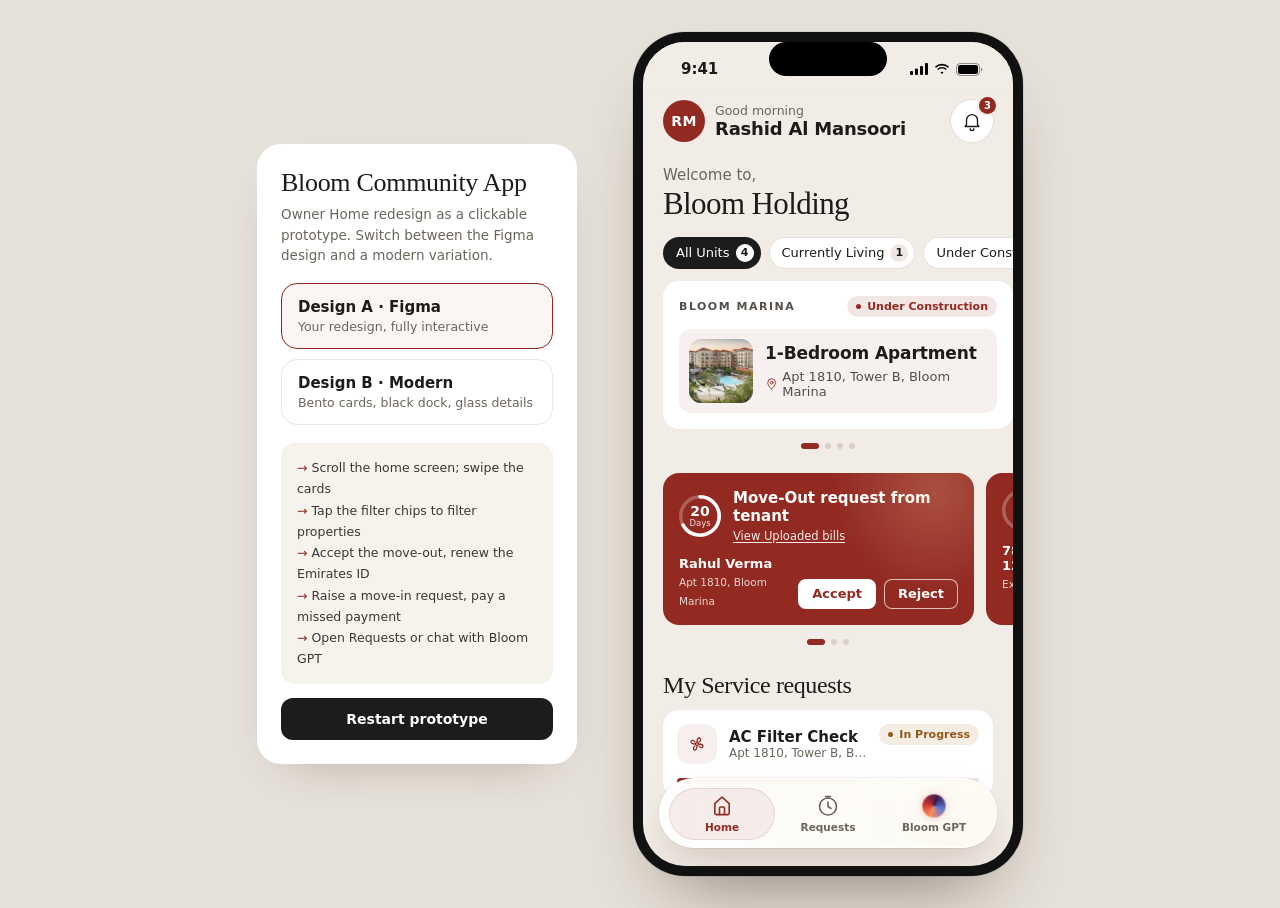
==== community/index.html @ 70d4a87b "Community app: use only Matter and Orpheus Pro fonts Co-Authored-By: Claude Opus 5.5 <noreply@anthro" ====
<!doctype html>
<html lang="en">
<head>
<meta charset="utf-8">
<meta name="viewport" content="width=device-width, initial-scale=1, viewport-fit=cover">
<title>Bloom Community App</title>
<meta name="theme-color" content="#f1ede6">
<style>
/* Brand fonts only: Matter (UI) + Orpheus Pro (display). Files load from /fonts/ if present, else from the device. */
@font-face{font-family:"Matter";font-weight:400;font-style:normal;font-display:swap;src:local("Matter"),local("Matter-Regular"),url("../fonts/Matter-Regular.woff2") format("woff2")}
@font-face{font-family:"Matter";font-weight:500;font-style:normal;font-display:swap;src:local("Matter Medium"),local("Matter-Medium"),url("../fonts/Matter-Medium.woff2") format("woff2")}
@font-face{font-family:"Matter";font-weight:600;font-style:normal;font-display:swap;src:local("Matter SemiBold"),local("Matter-SemiBold"),url("../fonts/Matter-SemiBold.woff2") format("woff2")}
@font-face{font-family:"Matter";font-weight:700;font-style:normal;font-display:swap;src:local("Matter Bold"),local("Matter-Bold"),url("../fonts/Matter-Bold.woff2") format("woff2")}
@font-face{font-family:"Orpheus Pro";font-weight:500;font-style:normal;font-display:swap;src:local("Orpheus Pro Medium"),local("OrpheusPro-Medium"),url("../fonts/OrpheusPro-Medium.woff2") format("woff2")}
@font-face{font-family:"Orpheus Pro";font-weight:400;font-style:italic;font-display:swap;src:local("Orpheus Pro Italic"),local("OrpheusPro-Italic"),url("../fonts/OrpheusPro-Italic.woff2") format("woff2")}
</style>
<style>
:root{
  --red:#922a22;--red-d:#7a2a22;--ink:#1c1c1a;--ink2:#3a3833;--mut:#6b665c;--line:#efe7e3;--line2:#e7dfd8;--sunk:#f6f1ef;
  --bg:#f1ede6;--card:#fff;--amber:#b88740;--amber-d:#8f591c;--green:#2e7d5c;--blue:#4c5ebf;
  --sans:"Matter",system-ui,-apple-system,"Segoe UI",sans-serif;
  --serif:"Orpheus Pro",Georgia,serif;
  --spring:cubic-bezier(.22,1.2,.36,1);--ease:cubic-bezier(.2,.8,.2,1);
}
*{box-sizing:border-box;-webkit-tap-highlight-color:transparent}
html,body{margin:0;height:100%}
body{background:#e7e2d9;font-family:var(--sans);color:var(--ink);-webkit-font-smoothing:antialiased}
button{font:inherit;color:inherit;border:0;background:none;padding:0;margin:0;cursor:pointer;text-align:inherit}
img{display:block}
/* ---------- stage (desktop) ---------- */
.stage{min-height:100%;display:grid;grid-template-columns:minmax(260px,320px) auto;gap:56px;justify-content:center;align-items:center;padding:32px}
.panel{background:#fff;border-radius:24px;padding:24px;box-shadow:0 20px 50px -30px rgba(40,20,10,.35);align-self:center}
.panel h1{font:500 26px/1.15 var(--serif);margin:0 0 6px;letter-spacing:-.3px}
.panel p{margin:0 0 18px;color:var(--mut);font-size:13.5px;line-height:1.5}
.seg{display:grid;gap:10px;margin-bottom:18px}
.seg button{display:grid;gap:3px;padding:14px 16px;border-radius:16px;border:1.5px solid #ece6df;transition:border-color .25s,background .25s,transform .2s}
.seg button b{font-size:15px;font-weight:600}
.seg button small{font-size:12.5px;color:var(--mut)}
.seg button.on{border-color:var(--red);background:#fbf5f3}
.seg button:active{transform:scale(.98)}
.tips{margin:0;padding:14px 16px;border-radius:14px;background:#f6f2ec;font-size:12.5px;color:var(--ink2);line-height:1.7;list-style:none}
.tips li::before{content:"→ ";color:var(--red)}
.restart{margin-top:14px;width:100%;padding:13px;border-radius:12px;background:var(--ink);color:#fff;font-weight:600;text-align:center;font-size:14px}
.device{position:relative;width:390px;height:844px;border-radius:52px;background:#111;padding:10px;box-shadow:0 40px 80px -40px rgba(30,15,5,.55),0 0 0 1px rgba(0,0,0,.08)}
.device .app{border-radius:42px}
.app{position:relative;width:100%;height:100%;overflow:hidden;overflow:clip;background:var(--bg);isolation:isolate}
.island{position:absolute;top:10px;left:50%;transform:translateX(-50%);width:118px;height:34px;border-radius:20px;background:#000;z-index:60}
@media (max-width:820px){
  .stage{display:block;padding:0}
  .panel{display:none}
  .device{width:100%;height:100dvh;border-radius:0;padding:0;box-shadow:none;background:none}
  .device .app{border-radius:0}
  .island,.sbar{display:none!important}
  .mswitch{display:flex!important}
}
/* ---------- app shell ---------- */
.view{position:absolute;inset:0;overflow-y:auto;overflow-x:hidden;scrollbar-width:none;overscroll-behavior:contain;opacity:0;pointer-events:none;transition:opacity .35s var(--ease),transform .45s var(--ease);transform:translateY(12px)}
.view::-webkit-scrollbar{display:none}
.view.on{opacity:1;pointer-events:auto;transform:none}
.pad{padding:58px 20px 130px}
@media (max-width:820px){.pad{padding-top:calc(env(safe-area-inset-top,0px) + 14px)}}
.sbar{position:absolute;top:0;left:0;right:0;height:50px;z-index:50;display:flex;align-items:center;justify-content:space-between;padding:4px 30px 0 38px;font-weight:600;font-size:15px;pointer-events:none;background:linear-gradient(var(--bg) 62%,rgba(0,0,0,0))}
.sbar svg{display:block}
.mini{position:absolute;top:0;left:0;right:0;z-index:40;padding:48px 20px 10px;display:flex;align-items:center;gap:10px;background:rgba(241,237,230,.82);-webkit-backdrop-filter:blur(16px) saturate(1.4);backdrop-filter:blur(16px) saturate(1.4);border-bottom:1px solid rgba(0,0,0,.05);transform:translateY(-100%);transition:transform .35s var(--ease)}
.mini.on{transform:none}
.mini b{font-size:15px;font-weight:600;flex:1}
@media (max-width:820px){.mini{padding-top:calc(env(safe-area-inset-top,0px) + 10px)}}
.mswitch{display:none;gap:4px;padding:4px;border-radius:999px;background:rgba(0,0,0,.06);margin:0 0 14px;width:max-content}
.mswitch button{padding:6px 12px;border-radius:999px;font-size:12px;font-weight:600;color:var(--mut);transition:background .25s,color .25s}
.mswitch button.on{background:#fff;color:var(--ink);box-shadow:0 2px 6px -2px rgba(0,0,0,.2)}
/* reveal */
[data-r]{opacity:0;transform:translateY(18px);transition:opacity .6s var(--ease),transform .7s var(--ease)}
[data-r].in{opacity:1;transform:none}
.press{transition:transform .18s var(--ease)}
.press:active{transform:scale(.97)}
/* tab bar (A) */
.tabs{position:absolute;left:16px;right:16px;bottom:18px;z-index:45;height:70px;border-radius:35px;display:grid;grid-template-columns:repeat(3,1fr);padding:9px;background:linear-gradient(90deg,rgba(255,255,255,.94),rgba(252,250,242,.92));border:1px solid rgba(255,255,255,.9);box-shadow:0 18px 40px -10px rgba(92,26,20,.22),0 0 0 1px rgba(28,28,26,.05);-webkit-backdrop-filter:blur(14px);backdrop-filter:blur(14px);transition:transform .4s var(--ease)}
.tabs.hide{transform:translateY(120px)}
.tabs .ind{position:absolute;top:9px;left:9px;height:52px;border-radius:26px;background:rgba(146,42,34,.08);box-shadow:inset 0 0 0 1px rgba(146,42,34,.12);transition:transform .45s var(--spring);width:calc((100% - 18px)/3)}
.tabs button{position:relative;display:grid;place-items:center;align-content:center;gap:3px;font-size:10.5px;font-weight:600;color:var(--mut);z-index:1}
.tabs button.on{color:var(--red)}
.orb{width:24px;height:24px;border-radius:50%;background:conic-gradient(from 200deg,#ff8a5c,#c4302b,#3b1a4a,#5d7bd6,#ff8a5c);box-shadow:inset 0 0 0 1px rgba(255,255,255,.4),0 0 10px -2px rgba(224,97,79,.6);animation:orb 6s linear infinite}
@keyframes orb{to{filter:hue-rotate(360deg)}}
/* sheet + toast */
.scrim{position:absolute;inset:0;z-index:70;background:rgba(20,14,12,.38);opacity:0;pointer-events:none;transition:opacity .3s}
.scrim.on{opacity:1;pointer-events:auto}
.sheet{position:absolute;left:0;right:0;bottom:0;z-index:71;max-height:86%;overflow-y:auto;scrollbar-width:none;background:#fff;border-radius:28px 28px 0 0;padding:10px 20px 28px;transform:translateY(105%);transition:transform .5s var(--spring)}
.sheet.on{transform:none}
.sheet .grab{width:40px;height:5px;border-radius:3px;background:#e3dcd5;margin:0 auto 14px}
.sheet h3{margin:0 0 4px;font:500 24px/1.15 var(--serif);letter-spacing:-.3px}
.sheet .sub{margin:0 0 16px;color:var(--mut);font-size:13px}
.toast{position:absolute;left:16px;right:16px;top:54px;z-index:80;opacity:0;padding:12px 14px;border-radius:16px;background:#1c1c1a;color:#fff;font-size:13.5px;font-weight:500;display:flex;align-items:center;gap:10px;transform:translateY(-30px) scale(.96);transition:transform .5s var(--spring),opacity .3s;box-shadow:0 14px 30px -12px rgba(0,0,0,.45)}
.toast.on{transform:none;opacity:1}
.toast i{width:22px;height:22px;border-radius:50%;background:#2e7d5c;display:grid;place-items:center;flex:none}
@media (max-width:820px){.toast{top:calc(env(safe-area-inset-top,0px) + 10px)}}

/* ================= DESIGN A (Figma) ================= */
[data-v="a"] .app{background:var(--bg)}
.a-top{display:flex;align-items:center;justify-content:space-between;margin-bottom:24px}
.a-who{display:flex;align-items:center;gap:10px}
.av{width:42px;height:42px;border-radius:50%;background:var(--red);color:#fff;display:grid;place-items:center;font-size:14px;font-weight:600;letter-spacing:.3px;flex:none}
.a-who small{display:block;font-size:12.5px;color:var(--mut)}
.a-who b{display:block;font-size:18px;font-weight:600;letter-spacing:-.2px}
.bell{position:relative;width:42px;height:42px;border-radius:50%;background:#fff;display:grid;place-items:center;box-shadow:0 0 0 1px rgba(28,28,26,.06)}
.bell em{position:absolute;top:-3px;right:-3px;min-width:17px;height:17px;border-radius:9px;background:var(--red);color:#fff;font:700 10px/17px var(--sans);font-style:normal;text-align:center;box-shadow:0 0 0 2px var(--bg)}
.bell.ring svg{animation:ring 1.2s var(--ease) 1}
@keyframes ring{0%,100%{transform:rotate(0)}15%{transform:rotate(14deg)}30%{transform:rotate(-12deg)}45%{transform:rotate(8deg)}60%{transform:rotate(-5deg)}}
.a-wel small{display:block;font-size:15px;color:var(--mut);margin-bottom:4px}
.a-wel h1{margin:0;font:500 31px/1.05 var(--serif);letter-spacing:-.6px}
.chips{display:flex;gap:8px;overflow-x:auto;scrollbar-width:none;margin:16px -20px 10px;padding:0 20px}
.chips::-webkit-scrollbar{display:none}
.chip{flex:none;display:flex;align-items:center;gap:6px;height:32px;padding:0 7px 0 13px;border-radius:16px;background:#fff;box-shadow:inset 0 0 0 1px var(--line2);font-size:13px;font-weight:500;transition:background .3s,color .3s,box-shadow .3s}
.chip i{font-style:normal;min-width:18px;height:18px;border-radius:9px;background:#efe7e3;font-size:11px;font-weight:600;display:grid;place-items:center;padding:0 5px;transition:background .3s,color .3s}
.chip.on{background:var(--ink);color:#fff;box-shadow:none}
.chip.on i{background:#fff;color:var(--ink)}
.car{display:flex;gap:12px;overflow-x:auto;scroll-snap-type:x mandatory;scrollbar-width:none;margin:0 -20px;padding:2px 20px 4px;scroll-padding:0 20px}
.car::-webkit-scrollbar{display:none}
.car>*{scroll-snap-align:start;flex:none}
.dots{display:flex;justify-content:center;gap:6px;margin:10px 0 0;height:6px}
.dots i{width:6px;height:6px;border-radius:3px;background:#d8d0c5;transition:width .35s var(--spring),background .3s}
.dots i.on{width:18px;background:var(--red)}
.pc{width:350px;background:#fff;border-radius:16px;padding:15px 16px 16px;box-shadow:0 1px 0 rgba(0,0,0,.02)}
.pc-h{display:flex;align-items:center;justify-content:space-between;margin-bottom:12px}
.pc-h span{font-size:11px;font-weight:600;letter-spacing:1.5px;color:#544f4a}
.st{font-style:normal;white-space:nowrap;flex:none;display:inline-flex;align-items:center;gap:6px;height:21px;padding:0 9px;border-radius:11px;font-size:11px;font-weight:600}
.st::before{content:"";width:5px;height:5px;border-radius:50%;background:currentColor}
.st.uc{background:rgba(146,42,34,.11);color:var(--red)} .st.lv{background:rgba(46,125,92,.12);color:var(--green)} .st.rt{background:rgba(76,94,191,.11);color:var(--blue)} .st.vc{background:rgba(28,28,26,.07);color:#544f4a} .st.ip{background:rgba(184,135,64,.15);color:var(--amber-d)}
.pc-t{display:flex;gap:12px;align-items:center;padding:10px;border-radius:12px;background:var(--sunk)}
.pc-t img{width:64px;height:64px;border-radius:12px;object-fit:cover;flex:none}
.pc-t b{display:block;font-size:17px;font-weight:600;margin-bottom:6px;letter-spacing:-.1px}
.pc-t small{display:flex;align-items:center;gap:4px;font-size:13px;color:#544f4a}
.att{width:311px;border-radius:16px;background:var(--red);color:#fff;padding:16px;position:relative;overflow:hidden;transition:background .4s}
.att::after{content:"";position:absolute;right:-60px;top:-80px;width:200px;height:200px;border-radius:50%;background:radial-gradient(closest-side,rgba(255,214,170,.22),transparent);pointer-events:none}
.att-h{display:flex;gap:12px;align-items:center;margin-bottom:12px}
.ring{position:relative;width:42px;height:42px;flex:none}
.ring svg{position:absolute;inset:0}
.ring b{position:absolute;inset:0;display:grid;place-items:center;align-content:center;font-size:14px;font-weight:700;line-height:1}
.ring b small{font-size:8.5px;font-weight:500;opacity:.85;margin-top:1px}
.att-h strong{display:block;font-size:15px;font-weight:600;line-height:18px}
.att-h u{font-size:11.5px;opacity:.9;text-underline-offset:2px}
.att-f{display:flex;align-items:flex-end;justify-content:space-between;gap:10px;min-height:30px}
.att-f b{display:block;font-size:13px;font-weight:600}
.att-f small{font-size:10.5px;opacity:.8}
.att-b{display:flex;gap:8px}
.att-b button{height:30px;padding:0 14px;border-radius:8px;font-size:13px;font-weight:600}
.att-b .w{background:#fff;color:var(--red)}
.att-b .o{box-shadow:inset 0 0 0 1px rgba(255,255,255,.7)}
.att.done{background:#2e6b52}
.att .ok{display:flex;align-items:center;gap:8px;font-size:13px;font-weight:600}
.sec{margin-top:28px}
.sec-h{display:flex;align-items:center;justify-content:space-between;margin-bottom:12px}
.sec-h h2{margin:0;font:500 24px/1.05 var(--serif);letter-spacing:-.4px}
.lnk{display:flex;align-items:center;gap:4px;font-size:13px;font-weight:600;color:var(--red)}
.card{background:#fff;border-radius:16px;padding:14px;box-shadow:0 0 0 1px rgba(239,231,227,.7)}
.sr{display:flex;gap:12px;align-items:center}
.ci{width:40px;height:40px;border-radius:12px;background:rgba(146,42,34,.07);display:grid;place-items:center;flex:none}
.sr .x{flex:1;min-width:0}
.sr b{display:block;font-size:15px;font-weight:600}
.sr small{display:block;font-size:12px;color:var(--mut);white-space:nowrap;overflow:hidden;text-overflow:ellipsis}
.bar{height:6px;border-radius:3px;background:var(--line);overflow:hidden;margin-top:14px}
.bar i{display:block;height:100%;width:0;border-radius:3px;background:linear-gradient(90deg,var(--red),var(--amber));transition:width 1.4s var(--ease) .2s}
.in .bar i,.bar.in i{width:var(--w)}
.mv{background:#fff;border-radius:16px;overflow:hidden;box-shadow:0 0 0 1px rgba(239,231,227,.7)}
.mv .ph{height:143px;overflow:hidden}
.mv .ph img{width:100%;height:100%;object-fit:cover;transform:scale(1.12);transition:transform 1.6s var(--ease)}
.in .mv .ph img,.mv.in .ph img{transform:scale(1)}
.mv .bd{padding:12px 16px 16px}
.mv b{display:block;font-size:15.5px;font-weight:600;margin-bottom:4px}
.mv small{display:block;font-size:12px;color:var(--mut)}
.btn{display:flex;align-items:center;justify-content:center;gap:8px;width:100%;height:46px;border-radius:12px;background:var(--ink);color:#fff;font-size:14.5px;font-weight:600;margin-top:14px;transition:transform .18s var(--ease),background .3s}
.btn:active{transform:scale(.98)}
.btn.out{background:#fff;color:var(--ink);box-shadow:inset 0 0 0 1px var(--line2)}
.btn.red{background:var(--red)}
.btn.green{background:var(--green)}
.hlp{display:flex;align-items:center;gap:12px;padding:13px 15px}
.hlp .x{flex:1}
.hlp b{display:block;font-size:15px;font-weight:600}
.hlp small{font-size:12.5px;color:var(--mut)}
.qa{display:grid;grid-template-columns:1fr 1fr;gap:8px}
.qa button{display:flex;align-items:center;gap:10px;padding:12px;border-radius:12px;background:#fff;box-shadow:0 0 0 1px var(--line);min-width:0}
.qa .ci{width:36px;height:36px;border-radius:10px}
.qa b{display:block;font-size:13.5px;font-weight:600}
.qa small{display:block;font-size:11.5px;color:var(--mut);white-space:nowrap;overflow:hidden;text-overflow:ellipsis}
.sum{display:grid;grid-template-columns:1fr 1px 1fr;align-items:center;padding:16px;text-align:center}
.sum>i{height:40px;background:var(--line)}
.sum b{display:flex;justify-content:center;align-items:center;gap:4px;font-size:16px;font-weight:600}
.sum small{font-size:12px;color:var(--mut)}
.sub-h{display:flex;align-items:center;gap:8px;margin:22px 0 10px;font:500 17px/1 var(--serif);letter-spacing:-.2px}
.rows{padding:2px 16px}
.row{width:100%;text-align:left;display:flex;align-items:center;gap:12px;padding:14px 0;border-bottom:1px solid var(--line);overflow:hidden;transition:max-height .5s var(--ease),opacity .4s,padding .5s var(--ease);max-height:90px}
.row:last-child{border-bottom:0}
.row>i{width:4px;height:30px;border-radius:2px;flex:none}
.row .x{flex:1}
.row b{display:block;font-size:15px;font-weight:600}
.row small{font-size:12px;color:var(--mut)}
.row .amt{display:flex;align-items:center;gap:4px;font-size:15px;font-weight:600}
.row.paid{opacity:.0;max-height:0;padding:0}
.dh{display:inline-block;width:.78em;height:.7em;flex:none}
.pu{width:290px;padding:16px}
.pu-h{display:flex;justify-content:space-between;align-items:flex-start}
.pu-h b{display:block;font-size:15px;font-weight:600}
.pu-h small{font-size:12px;color:var(--mut)}
.pu-s{display:flex;align-items:center;gap:6px;margin-top:12px;font-size:12px;font-weight:500}
.spin{width:16px;height:16px;border-radius:50%;border:2px solid #f0e3cf;border-top-color:var(--amber);animation:spin 1s linear infinite}
@keyframes spin{to{transform:rotate(360deg)}}
.tn-h{display:flex;align-items:center;gap:12px}
.tn-h .av{background:#f2ede8;color:#544f4a;width:40px;height:40px;font-size:13px}
.tn-h .x{flex:1}
.tn-h b{display:block;font-size:15px;font-weight:600}
.tn-h small{font-size:12px;color:var(--mut);white-space:nowrap}.tn-h .x{min-width:0}
.tn-g{display:grid;grid-template-columns:1fr 1fr;gap:12px;margin-top:14px}
.tn-g div{padding:11px;border-radius:12px;box-shadow:inset 0 0 0 1px var(--line);background:#fcfbf9}
.tn-g small{display:block;font-size:10.5px;letter-spacing:.6px;color:var(--mut);margin-bottom:4px}
.tn-g b{font-size:15px;font-weight:600}
.nc{position:relative;width:272px;height:242px;border-radius:16px;overflow:hidden;background:#2a211e;box-shadow:0 14px 28px -18px rgba(60,20,14,.55);text-align:left}
.nc img{position:absolute;inset:0;width:100%;height:100%;object-fit:cover;transition:transform .6s var(--ease)}
.nc:active img{transform:scale(1.05)}
.nc::before{content:"";position:absolute;inset:0;z-index:1;background:linear-gradient(180deg,rgba(20,12,10,0) 30%,rgba(20,12,10,.35) 55%,rgba(20,12,10,.86))}
.nc .tg{position:absolute;left:12px;top:12px;z-index:2;padding:5px 10px;border-radius:999px;font-size:11px;font-weight:600;color:#fff;background:rgba(255,255,255,.16);box-shadow:inset 0 0 0 1px rgba(255,255,255,.32);-webkit-backdrop-filter:blur(12px);backdrop-filter:blur(12px)}
.nc .tx{position:absolute;left:16px;right:60px;bottom:16px;z-index:2;color:#fff}
.nc .tx b{display:block;font-size:16px;font-weight:600;line-height:21px;margin-bottom:4px}
.nc .tx small{display:-webkit-box;-webkit-line-clamp:2;-webkit-box-orient:vertical;overflow:hidden;font-size:12px;line-height:16px;color:rgba(255,255,255,.78)}
.nc .go{position:absolute;right:14px;bottom:16px;z-index:2;width:34px;height:34px;border-radius:50%;background:#fff;display:grid;place-items:center;box-shadow:0 4px 12px -4px rgba(0,0,0,.35)}

/* ================= DESIGN B (modern) ================= */
[data-v="b"]{--bg:#efefef;--ink:#0f0f0f;--mut:#7c7c7c;--line:#ececec}
[data-v="b"] body,[data-v="b"] .app{font-family:var(--sans)}
[data-v="b"] .app{background:var(--bg);color:var(--ink)}
[data-v="b"] .mini{background:rgba(239,239,239,.82)}
.b-top{display:flex;align-items:center;justify-content:space-between;margin-bottom:22px}
.logo{display:flex;align-items:center;gap:8px;font-weight:700;font-size:17px;letter-spacing:-.4px}
.logo i{width:38px;height:38px;border-radius:12px;background:var(--ink);display:grid;place-items:center}
.b-act{display:flex;gap:8px}
.circ{width:46px;height:46px;border-radius:50%;background:#fff;display:grid;place-items:center;position:relative;box-shadow:0 0 0 1px rgba(0,0,0,.04)}
.circ.av2{background:var(--ink);color:#fff;font-size:14px;font-weight:700}
.circ em{position:absolute;top:10px;right:11px;width:8px;height:8px;border-radius:50%;background:#e5483b;box-shadow:0 0 0 2px #fff}
.b-h1{margin:0 0 18px;font:500 34px/1.08 var(--serif);letter-spacing:-.6px}
.b-h1 span{color:#9a9a9a;font-style:italic;font-weight:400}
.srch{display:flex;align-items:center;gap:10px;height:54px;border-radius:27px;background:#fff;padding:0 8px 0 20px;color:var(--mut);font-size:14.5px}
.srch span{flex:1}
.srch i{width:40px;height:40px;border-radius:50%;background:var(--ink);display:grid;place-items:center}
.pills{display:flex;gap:8px;overflow-x:auto;scrollbar-width:none;margin:16px -20px 16px;padding:0 20px}
.pills::-webkit-scrollbar{display:none}
.pill{flex:none;height:46px;padding:0 20px;border-radius:23px;background:#fff;font-size:14px;font-weight:500;display:flex;align-items:center;gap:8px;transition:background .35s var(--ease),color .35s}
.pill i{font-style:normal;font-size:12px;color:#9a9a9a;transition:color .35s}
.pill.on{background:var(--ink);color:#fff}
.pill.on i{color:#9a9a9a}
.bp{width:350px;background:#fff;border-radius:30px;padding:10px}
.bp-h{display:flex;align-items:center;gap:12px;padding:6px 6px 12px}
.bp-h .ic{width:46px;height:46px;border-radius:50%;background:#f1f1f1;display:grid;place-items:center;flex:none}
.bp-h b{display:block;font-size:17px;font-weight:700;letter-spacing:-.3px}
.bp-h small{font-size:12.5px;color:var(--mut)}
.bp-ph{position:relative;height:226px;border-radius:24px;overflow:hidden}
.bp-ph img{width:100%;height:100%;object-fit:cover}
.glass{position:absolute;right:10px;bottom:10px;width:132px;padding:8px;border-radius:18px;background:rgba(255,255,255,.22);-webkit-backdrop-filter:blur(14px);backdrop-filter:blur(14px);box-shadow:inset 0 0 0 1px rgba(255,255,255,.35);color:#fff}
.glass small{display:block;font-size:11px;opacity:.85;margin:0 2px 2px}
.glass b{display:block;font-size:15px;font-weight:700;margin:0 2px 6px}
.glass .mt{height:6px;border-radius:3px;background:rgba(255,255,255,.35);overflow:hidden}
.glass .mt i{display:block;height:100%;background:#fff;width:0;transition:width 1.4s var(--ease) .3s}
.in .glass .mt i,.bp.in .glass .mt i{width:var(--w)}
.bp-tag{position:absolute;left:10px;top:10px;height:30px;padding:0 12px;border-radius:15px;background:#fff;display:flex;align-items:center;gap:6px;font-size:12px;font-weight:600}
.bp-tag::before{content:"";width:6px;height:6px;border-radius:50%;background:var(--c,#0f0f0f)}
.bdots{display:flex;justify-content:center;gap:6px;margin-top:12px}
.bdots i{width:6px;height:6px;border-radius:3px;background:#cfcfcf;transition:width .35s var(--spring),background .3s}
.bdots i.on{width:20px;background:var(--ink)}
.bsec{margin-top:26px}
.bsec-h{display:flex;align-items:center;justify-content:space-between;margin:0 2px 12px}
.bsec-h h2{margin:0;font-size:20px;font-weight:700;letter-spacing:-.5px}
.blnk{height:34px;padding:0 14px;border-radius:17px;background:#fff;font-size:12.5px;font-weight:600;display:flex;align-items:center;gap:4px}
.dk{width:320px;border-radius:30px;background:var(--ink);color:#fff;padding:16px;transition:background .4s}
.dk-h{display:flex;align-items:center;gap:12px}
.dk-h .rg{position:relative;width:46px;height:46px;flex:none}
.dk-h .rg svg{position:absolute;inset:0}
.dk-h .rg b{position:absolute;inset:0;display:grid;place-items:center;font-size:14px;font-weight:700}
.dk-h .x{flex:1;min-width:0}
.dk-h strong{display:block;font-size:15px;font-weight:600}
.dk-h small{font-size:12px;color:#a8a8a8}
.dk .more{width:40px;height:40px;border-radius:50%;background:#262626;display:grid;place-items:center;flex:none}
.dk-f{display:flex;align-items:center;gap:8px;margin-top:16px;padding:6px 6px 6px 14px;border-radius:26px;background:#1d1d1d}
.dk-f .x{flex:1;min-width:0}
.dk-f b{display:block;font-size:13.5px;font-weight:600}
.dk-f small{font-size:11px;color:#9a9a9a}
.dk-f button{height:40px;padding:0 16px;border-radius:20px;font-size:13px;font-weight:600}
.dk-f .w{background:#fff;color:var(--ink)}
.dk-f .g{background:#2b2b2b;color:#fff}
.dk.done{background:#1f4d3a}
.bento{display:grid;grid-template-columns:1fr 1fr;gap:10px}
.tile{position:relative;background:#fff;border-radius:26px;padding:16px;min-height:150px;display:flex;flex-direction:column;justify-content:space-between;text-align:left}
.tile small{font-size:13px;color:var(--mut);line-height:1.35;max-width:100px}
.tile .big{font-size:34px;font-weight:700;letter-spacing:-1.2px;display:flex;align-items:baseline;gap:6px}
.tile .big em{font-style:normal;font-size:14px;font-weight:500;color:var(--mut);letter-spacing:0}
.arw{position:absolute;right:12px;top:12px;width:38px;height:38px;border-radius:50%;background:#f1f1f1;display:grid;place-items:center;transition:transform .3s var(--ease),background .3s}
.tile:active .arw,.bq:active .arw{transform:rotate(45deg);background:#e6e6e6}
.bk{position:absolute;right:12px;top:12px;height:30px;padding:0 11px;border-radius:15px;background:var(--ink);color:#fff;font-size:12px;font-weight:600;display:flex;align-items:center}
.wide{grid-column:1/-1;min-height:0}
.hatch{position:relative;height:56px;border-radius:28px;margin-top:16px;background:repeating-linear-gradient(-55deg,#e4e4e4 0 2px,transparent 2px 9px);overflow:hidden}
.hatch i{position:absolute;left:0;top:0;bottom:0;width:0;border-radius:28px;background:var(--ink);transition:width 1.4s var(--ease) .2s}
.hatch i::after{content:"";position:absolute;right:-1px;top:-6px;bottom:-6px;width:2px;background:var(--ink)}
.in .hatch i,.hatch.in i{width:var(--w)}
.hl{display:flex;justify-content:space-between;margin-top:8px;font-size:12.5px;color:var(--mut)}
.seg2{display:grid;grid-template-columns:1fr 1fr;padding:5px;border-radius:26px;background:#fff;position:relative;margin-bottom:10px}
.seg2 span.k{position:absolute;top:5px;bottom:5px;left:5px;width:calc(50% - 5px);border-radius:21px;background:var(--ink);transition:transform .45s var(--spring)}
.seg2 button{position:relative;z-index:1;height:42px;border-radius:21px;font-size:13.5px;font-weight:600;text-align:center;transition:color .3s;display:flex;align-items:center;justify-content:center;gap:6px}
.seg2 button em{font-style:normal;font-size:11px;min-width:20px;height:20px;border-radius:10px;display:grid;place-items:center;background:#f0f0f0;color:var(--ink)}
.seg2 button.on{color:#fff}
.seg2 button.on em{background:#e5483b;color:#fff}
.blist{background:#fff;border-radius:26px;padding:4px 16px}
.brow{display:flex;align-items:center;gap:12px;padding:14px 0;border-bottom:1px solid #f1f1f1;overflow:hidden;max-height:90px;transition:max-height .5s var(--ease),opacity .4s,padding .5s var(--ease)}
.brow:last-child{border-bottom:0}
.brow .u{width:44px;height:44px;border-radius:50%;background:#f1f1f1;display:grid;place-items:center;font-size:11px;font-weight:700;flex:none;position:relative}
.brow .u::after{content:"";position:absolute;right:1px;top:1px;width:10px;height:10px;border-radius:50%;background:var(--c);box-shadow:0 0 0 2px #fff}
.brow .x{flex:1}
.brow b{display:block;font-size:15px;font-weight:700;letter-spacing:-.2px}
.brow small{font-size:12px;color:var(--mut)}
.brow .amt{display:flex;align-items:center;gap:3px;font-size:15px;font-weight:700}
.brow.paid{opacity:0;max-height:0;padding:0}
.bpay{height:34px;padding:0 14px;border-radius:17px;background:var(--ink);color:#fff;font-size:12.5px;font-weight:600}
.bq{position:relative;background:#fff;border-radius:24px;padding:14px;min-height:120px;display:flex;flex-direction:column;justify-content:space-between;text-align:left}
.bq .ic{width:44px;height:44px;border-radius:50%;background:#f1f1f1;display:grid;place-items:center}
.bq b{display:block;font-size:14.5px;font-weight:700;letter-spacing:-.2px}
.bq small{font-size:12px;color:var(--mut)}
.bmv{background:#fff;border-radius:30px;padding:10px}
.bmv .ph{position:relative;height:200px;border-radius:24px;overflow:hidden}
.bmv .ph img{width:100%;height:100%;object-fit:cover;transform:scale(1.12);transition:transform 1.6s var(--ease)}
.bmv.in .ph img{transform:scale(1)}
.bmv .ph span{position:absolute;left:12px;top:12px;height:30px;padding:0 12px;border-radius:15px;background:rgba(255,255,255,.25);color:#fff;-webkit-backdrop-filter:blur(12px);backdrop-filter:blur(12px);display:flex;align-items:center;gap:6px;font-size:12px;font-weight:600;box-shadow:inset 0 0 0 1px rgba(255,255,255,.4)}
.bmv .bd{padding:14px 8px 6px}
.bmv b{display:block;font-size:17px;font-weight:700;letter-spacing:-.3px;margin-bottom:4px}
.bmv small{font-size:13px;color:var(--mut)}
.bbtn{display:flex;align-items:center;justify-content:center;gap:8px;width:100%;height:56px;border-radius:28px;background:var(--ink);color:#fff;font-size:15px;font-weight:600;margin-top:14px;transition:transform .18s var(--ease),background .3s}
.bbtn:active{transform:scale(.98)}
.bbtn.lt{background:#f1f1f1;color:var(--ink)}
.bbtn.green{background:#1f4d3a}
.bsr{background:#fff;border-radius:26px;padding:16px;position:relative}
.bsr .top{display:flex;gap:12px;align-items:center;padding-right:44px}
.bsr .ic{width:46px;height:46px;border-radius:50%;background:#f1f1f1;display:grid;place-items:center;flex:none}
.bsr b{display:block;font-size:15.5px;font-weight:700;letter-spacing:-.2px}
.bsr small{font-size:12.5px;color:var(--mut)}
.bsr .hatch{height:40px;margin-top:14px}
.bpu{width:270px;background:#fff;border-radius:26px;padding:16px}
.bpu .h{display:flex;justify-content:space-between;align-items:center}
.bpu b{font-size:15px;font-weight:700}
.bpu small{display:block;font-size:12px;color:var(--mut);margin:4px 0 14px}
.bpu .amt{font-size:26px;font-weight:700;letter-spacing:-.8px;display:flex;align-items:center;gap:6px}
.bpu .s{display:inline-flex;align-items:center;gap:6px;height:28px;padding:0 10px;border-radius:14px;font-size:12px;font-weight:600;margin-top:12px}
.btn2{background:var(--ink);color:#fff;border-radius:30px;padding:16px}
.btn2 .h{display:flex;align-items:center;gap:12px}
.btn2 .h .ck{width:44px;height:44px;border-radius:50%;background:#262626;display:grid;place-items:center}
.btn2 .h .t{flex:1;font-size:15px;font-weight:500}
.btn2 .num{display:flex;align-items:flex-end;justify-content:space-between;margin:18px 2px 16px}
.btn2 .num b{font-size:34px;font-weight:600;letter-spacing:-1.2px;line-height:1}
.btn2 .num small{display:block;font-size:12px;color:#9a9a9a;margin-top:6px}
.btn2 .num em{font-style:normal;height:32px;padding:0 12px;border-radius:16px;background:#fff;color:var(--ink);font-size:12.5px;font-weight:600;display:flex;align-items:center}
.btn2 .pr{display:flex;align-items:center;gap:12px;padding:6px 6px 6px 6px;border-radius:30px;background:#1d1d1d}
.btn2 .pr .av{width:46px;height:46px;background:#3a3a3a;font-size:13px}
.btn2 .pr .x{flex:1}
.btn2 .pr b{display:block;font-size:14.5px;font-weight:600}
.btn2 .pr small{font-size:11.5px;color:#9a9a9a}
.btn2 .pr button{width:50px;height:50px;border-radius:50%;background:#fff;display:grid;place-items:center}
.btn2 .row2{display:grid;grid-template-columns:1fr 1fr;gap:8px;margin-bottom:12px}
.btn2 .row2 div{background:#1d1d1d;border-radius:20px;padding:12px 14px}
.btn2 .row2 small{display:block;font-size:11.5px;color:#9a9a9a;margin-bottom:4px}
.btn2 .row2 b{font-size:15px;font-weight:600}
.bnc{position:relative;width:280px;height:300px;border-radius:30px;overflow:hidden;text-align:left;background:#222}
.bnc img{position:absolute;inset:0;width:100%;height:100%;object-fit:cover;transition:transform .6s var(--ease)}
.bnc:active img{transform:scale(1.05)}
.bnc .tg{position:absolute;left:12px;top:12px;height:30px;padding:0 12px;border-radius:15px;background:#fff;font-size:12px;font-weight:600;display:flex;align-items:center}
.bnc .gl{position:absolute;left:10px;right:10px;bottom:10px;padding:14px;border-radius:22px;background:rgba(20,20,20,.38);-webkit-backdrop-filter:blur(16px);backdrop-filter:blur(16px);color:#fff;box-shadow:inset 0 0 0 1px rgba(255,255,255,.18);display:flex;align-items:center;gap:10px}
.bnc .gl .x{flex:1;min-width:0}
.bnc .gl b{display:block;font-size:15.5px;font-weight:700;letter-spacing:-.2px}
.bnc .gl small{display:block;font-size:12px;color:rgba(255,255,255,.8);white-space:nowrap;overflow:hidden;text-overflow:ellipsis}
.bnc .gl i{width:40px;height:40px;border-radius:50%;background:#fff;display:grid;place-items:center;flex:none}
/* dock (B) */
.dock{position:absolute;left:50%;bottom:22px;z-index:45;transform:translateX(-50%);display:flex;align-items:center;gap:6px;padding:6px;border-radius:40px;background:#0f0f0f;box-shadow:0 18px 40px -12px rgba(0,0,0,.5);transition:transform .4s var(--ease)}
.dock.hide{transform:translate(-50%,120px)}
.dock button{height:56px;min-width:56px;border-radius:28px;display:flex;align-items:center;justify-content:center;gap:8px;color:#fff;background:#1f1f1f;font-size:14.5px;font-weight:600;padding:0 16px;transition:background .35s var(--ease),color .35s,min-width .45s var(--spring),padding .45s var(--spring)}
.dock button span{max-width:0;overflow:hidden;white-space:nowrap;transition:max-width .45s var(--spring)}
.dock button.on{background:#fff;color:var(--ink);padding:0 22px}
.dock button.on span{max-width:90px}
/* requests + gpt */
.rq{display:flex;gap:12px;align-items:center;padding:14px;border-radius:16px;background:#fff;margin-bottom:10px;box-shadow:0 0 0 1px rgba(239,231,227,.7)}
[data-v="b"] .rq{border-radius:24px;box-shadow:none}
.rq .x{flex:1;min-width:0}
.rq b{display:block;font-size:14.5px;font-weight:600}
.rq small{font-size:12px;color:var(--mut)}
.gpt{display:flex;flex-direction:column;min-height:100%}
.msgs{display:flex;flex-direction:column;gap:10px;margin:14px 0}
.msg{max-width:84%;padding:11px 14px;border-radius:18px;font-size:14px;line-height:1.45;animation:pop .45s var(--spring)}
.msg.me{align-self:flex-end;background:var(--ink);color:#fff;border-bottom-right-radius:6px}
.msg.ai{align-self:flex-start;background:#fff;border-bottom-left-radius:6px;box-shadow:0 0 0 1px var(--line)}
@keyframes pop{from{opacity:0;transform:translateY(10px) scale(.96)}}
.typing{display:inline-flex;gap:4px}
.typing i{width:6px;height:6px;border-radius:50%;background:#bbb;animation:bl 1s infinite}
.typing i:nth-child(2){animation-delay:.15s}.typing i:nth-child(3){animation-delay:.3s}
@keyframes bl{0%,100%{opacity:.3;transform:translateY(0)}50%{opacity:1;transform:translateY(-3px)}}
.sugg{display:flex;gap:8px;flex-wrap:wrap}
.sugg button{padding:9px 13px;border-radius:18px;background:#fff;font-size:13px;font-weight:500;box-shadow:0 0 0 1px var(--line2)}
[data-v="b"] .sugg button{box-shadow:none;border-radius:20px}
.ask{position:sticky;bottom:100px;display:flex;gap:8px;align-items:center;margin-top:auto;padding:6px 6px 6px 16px;border-radius:28px;background:#fff;box-shadow:0 10px 24px -14px rgba(0,0,0,.3)}
.ask input{flex:1;border:0;outline:0;font:inherit;font-size:14px;background:none;min-width:0}
.ask button{width:42px;height:42px;border-radius:50%;background:var(--ink);display:grid;place-items:center}
/* sheet contents */
.opt{display:flex;align-items:center;gap:12px;width:100%;padding:14px;border-radius:16px;background:#f7f4f0;margin-bottom:8px;transition:transform .18s}
.opt:active{transform:scale(.98)}
[data-v="b"] .opt{background:#f3f3f3;border-radius:22px}
.opt .x{flex:1}
.opt b{display:block;font-size:14.5px;font-weight:600}
.opt small{font-size:12px;color:var(--mut)}
.days{display:flex;gap:8px;overflow-x:auto;scrollbar-width:none;margin:0 -20px 14px;padding:0 20px}
.days::-webkit-scrollbar{display:none}
.day{flex:none;width:62px;padding:10px 0;border-radius:16px;background:#f7f4f0;text-align:center;transition:background .25s,color .25s,transform .25s var(--spring)}
.day small{display:block;font-size:11.5px;color:var(--mut)}
.day b{display:block;font-size:20px;font-weight:600;margin-top:2px}
.day.on{background:var(--ink);color:#fff;transform:translateY(-2px)}
.day.on small{color:#bbb}
[data-v="b"] .day{background:#f3f3f3;border-radius:22px}
[data-v="b"] .day.on,[data-v="b"] .slot.on{background:var(--ink);color:#fff}
[data-v="b"] .sheet h3{font-family:inherit;font-weight:600;letter-spacing:-.5px}
[data-v="b"] .bar i{background:#0f0f0f}
.slots{display:grid;grid-template-columns:1fr 1fr 1fr;gap:8px;margin-bottom:6px}
.slot{padding:12px 0;border-radius:12px;background:#f7f4f0;font-size:13px;font-weight:600;text-align:center;transition:background .25s,color .25s}
.slot.on{background:var(--ink);color:#fff}
[data-v="b"] .slot{background:#f3f3f3;border-radius:18px}
.lbl{font-size:12px;font-weight:600;letter-spacing:.6px;color:var(--mut);margin:4px 0 8px;text-transform:uppercase}
.kv{display:flex;justify-content:space-between;padding:12px 0;border-bottom:1px solid #f1ece6;font-size:14px}
.kv span{color:var(--mut)}
.kv b{font-weight:600}
.okv{display:grid;place-items:center;text-align:center;padding:10px 0 4px}
.okv .ck{width:76px;height:76px;border-radius:50%;background:#e8f3ee;display:grid;place-items:center;margin-bottom:14px;animation:pop .6s var(--spring)}
.okv .ck svg path{stroke-dasharray:30;stroke-dashoffset:30;animation:draw .6s .25s var(--ease) forwards}
@keyframes draw{to{stroke-dashoffset:0}}
.okv h3{margin-bottom:6px}
.btn .spin,.bbtn .spin{border-color:rgba(255,255,255,.3);border-top-color:#fff}
.cnt{font-variant-numeric:tabular-nums}
</style>
</head>
<body>
<div class="stage">
  <aside class="panel">
    <h1>Bloom Community App</h1>
    <p>Owner Home redesign as a clickable prototype. Switch between the Figma design and a modern variation.</p>
    <div class="seg" id="seg">
      <button data-set="a" class="on"><b>Design A · Figma</b><small>Your redesign, fully interactive</small></button>
      <button data-set="b"><b>Design B · Modern</b><small>Bento cards, black dock, glass details</small></button>
    </div>
    <ul class="tips">
      <li>Scroll the home screen; swipe the cards</li>
      <li>Tap the filter chips to filter properties</li>
      <li>Accept the move-out, renew the Emirates ID</li>
      <li>Raise a move-in request, pay a missed payment</li>
      <li>Open Requests or chat with Bloom GPT</li>
    </ul>
    <button class="restart" id="restart">Restart prototype</button>
  </aside>
  <div class="device"><div class="island"></div><div class="app" id="app"></div></div>
</div>
<script>
(function(){
/* ---------------- data ---------------- */
var IMG={pool:'img/pool.jpg',town:'img/townhouse.jpg',villa:'img/villa2.jpg',resort:'img/resort.jpg',aerial:'img/aerial.jpg',interior:'img/interior.jpg',interior2:'img/interior2.jpg'};
var PROPS=[
  {k:'uc',comm:'BLOOM MARINA',st:'Under Construction',stc:'uc',type:'1-Bedroom Apartment',addr:'Apt 1810, Tower B, Bloom Marina',img:IMG.pool,meta:'Construction',val:'24%',w:24,c:'#b88740'},
  {k:'lv',comm:'BLOOM GARDENS',st:'Living Here',stc:'lv',type:'4-Bedroom Villa',addr:'Villa 138, Royal Palm Avenue',img:IMG.villa,meta:'Paid off',val:'100%',w:100,c:'#2e7d5c'},
  {k:'rt',comm:'BLOOM TOWERS',st:'Rented',stc:'rt',type:'2-Bedroom Apartment',addr:'Apt 1204, Tower A, Bloom Towers',img:IMG.resort,meta:'Lease used',val:'45%',w:45,c:'#4c5ebf'},
  {k:'vc',comm:'BLOOM GARDENS',st:'Handed Over · Vacant',stc:'vc',type:'3-Bedroom Villa',addr:'Villa 22, Palm Grove Street',img:IMG.town,meta:'Move-in ready',val:'Ready',w:100,c:'#7c7c7c'}
];
var CHIPS=[['all','All Units'],['lv','Currently Living'],['uc','Under Construction'],['rt','Rented'],['vc','Vacant']];
var PAY={
  miss:[{id:'m1',u:'A1-404',n:'3 payments',a:135000,c:'#4c5ebf'},{id:'m2',u:'Villa no. 202',n:'2 payments',a:135000,c:'#b88740'},{id:'m3',u:'B2-503',n:'3 payments',a:135000,c:'#2e7d5c'}],
  due:[{id:'d1',u:'A1-404',n:'Due 23 Nov',a:135000,c:'#4c5ebf'},{id:'d2',u:'Villa no. 202',n:'Due 27 Nov',a:135000,c:'#b88740'},{id:'d3',u:'B2-503',n:'Due 2 Dec',a:135000,c:'#2e7d5c'}]
};
var REQS=[
  {t:'AC Filter Check',s:'Apt 1810, Tower B, Bloom Marina',st:'In Progress',stc:'ip',w:60,ic:'fan'},
  {t:'Kitchen sink leak',s:'Villa 138 · Technician on the way',st:'Assigned',stc:'rt',w:35,ic:'wrench'},
  {t:'Access card replacement',s:'Villa 138 · Ready for pickup',st:'Completed',stc:'lv',w:100,ic:'idc'}
];
var S; function reset(){ S={v:(function(){try{return new URLSearchParams(location.search).get('v')||localStorage.getItem('bca-v')||'a'}catch(e){return 'a'}})(),tab:'home',chip:'all',att:{},paid:{},movein:null,ptab:'miss',chat:[]}; }
reset();
/* ---------------- icons ---------------- */
function ic(n,c,s,w){ c=c||'currentColor'; s=s||20; w=w||1.7; var P={
  bell:'<path d="M6 16V11a6 6 0 0 1 12 0v5l1.5 2h-15Z"/><path d="M10 20.5a2 2 0 0 0 4 0"/>',
  chev:'<path d="m9 6 6 6-6 6"/>', arrow:'<path d="M7 17 17 7M9 7h8v8"/>', back:'<path d="M19 12H5M11 18l-6-6 6-6"/>',
  alert:'<circle cx="12" cy="12" r="9"/><path d="M12 7.5v5.5M12 16.5v.01"/>', clock:'<circle cx="12" cy="12" r="9"/><path d="M12 7v5l3 2"/>',
  receipt:'<path d="M6 3h12v18l-3-2-3 2-3-2-3 2Z"/><path d="M9 8h6M9 12h6M9 16h3"/>', check:'<path d="m5 12.5 4.5 4.5L19 7.5"/>',
  checkc:'<circle cx="12" cy="12" r="9"/><path d="m8 12.3 2.7 2.7L16 9.6"/>', pin:'<path d="M12 21s-7-5.6-7-11.5a7 7 0 0 1 14 0C19 15.4 12 21 12 21Z"/><circle cx="12" cy="9.5" r="2.5"/>',
  pool:'<path d="M3 17c1.5 1 3 1 4.5 0s3-1 4.5 0 3 1 4.5 0 3-1 4.5 0M3 20.5c1.5 1 3 1 4.5 0s3-1 4.5 0 3 1 4.5 0 3-1 4.5 0"/><path d="M8 14V6a2 2 0 0 1 4 0M16 14V6a2 2 0 0 0-2-2M8 9h8"/>',
  idc:'<rect x="3" y="5" width="18" height="14" rx="2.5"/><circle cx="9" cy="11" r="2.2"/><path d="M5.8 16c.6-1.6 1.8-2.4 3.2-2.4s2.6.8 3.2 2.4M14.5 10h3.5M14.5 13.5h2.5"/>',
  car:'<path d="M5 16V11l2-5h10l2 5v5M3.5 16h17v3h-3v-1.5h-11V19h-3Z"/><path d="M5 11h14M7.5 13.5h.01M16.5 13.5h.01"/>',
  family:'<circle cx="8" cy="7" r="2.6"/><circle cx="16.5" cy="8.5" r="2.1"/><path d="M3.5 20c0-3 2-5 4.5-5s4.5 2 4.5 5M13 20c0-2.4 1.5-4 3.5-4s3.5 1.6 3.5 4"/>',
  help:'<circle cx="12" cy="12" r="9"/><path d="M9.5 9a2.5 2.5 0 1 1 3.5 2.3c-.6.3-1 .9-1 1.6V14M12 17h.01"/>',
  fan:'<circle cx="12" cy="12" r="2"/><path d="M12 10c0-4 1-6 3-6s3 3 0 5M14 12c4 0 6 1 6 3s-3 3-5 0M12 14c0 4-1 6-3 6s-3-3 0-5M10 12c-4 0-6-1-6-3s3-3 5 0"/>',
  wrench:'<path d="M14.7 6.3a4 4 0 0 0-5.4 5.4L4 17l3 3 5.3-5.3a4 4 0 0 0 5.4-5.4l-2.6 2.6-2.4-.6-.6-2.4Z"/>',
  home:'<path d="M4.8 9.6 12 3l7.2 6.6V19a1.6 1.6 0 0 1-1.6 1.6H6.4A1.6 1.6 0 0 1 4.8 19Z"/><path d="M9.5 20.5V14a1 1 0 0 1 1-1h3a1 1 0 0 1 1 1v6.5"/>',
  req:'<circle cx="12" cy="12.5" r="8.5"/><path d="M12 8v4.5l3 2M9.5 2.5h5M12 2.5V4"/>', search:'<circle cx="11" cy="11" r="7"/><path d="m20 20-3.5-3.5"/>',
  cal:'<rect x="3.5" y="5" width="17" height="15.5" rx="2.5"/><path d="M3.5 9.5h17M8 3v4M16 3v4"/>', key:'<circle cx="8" cy="15" r="4"/><path d="m11 12 9-9M17 6l3 3M15 8l2 2"/>',
  file:'<path d="M14 3H7a2 2 0 0 0-2 2v14a2 2 0 0 0 2 2h10a2 2 0 0 0 2-2V8Z"/><path d="M14 3v5h5M12 12v6M9.5 15.5 12 18l2.5-2.5"/>',
  phone:'<path d="M5 4h3.5l1.8 4.5-2.2 1.3a10 10 0 0 0 4.1 4.1l1.3-2.2L18 13.5V17a2 2 0 0 1-2 2A13 13 0 0 1 3 6a2 2 0 0 1 2-2Z"/>',
  more:'<circle cx="6" cy="12" r="1"/><circle cx="12" cy="12" r="1"/><circle cx="18" cy="12" r="1"/>', send:'<path d="M5 12h14M13 6l6 6-6 6"/>',
  building:'<path d="M6 21V4a1 1 0 0 1 1-1h10a1 1 0 0 1 1 1v17M4 21h16M9.5 7h1M13.5 7h1M9.5 11h1M13.5 11h1M10.5 21v-4h3v4"/>',
  user:'<circle cx="12" cy="8" r="4"/><path d="M4.5 20.5c.8-3.6 3.8-5.5 7.5-5.5s6.7 1.9 7.5 5.5"/>', plus:'<path d="M12 5v14M5 12h14"/>',
  door:'<path d="M6 21V4a1 1 0 0 1 1-1h10a1 1 0 0 1 1 1v17M4 21h16"/><path d="M14.5 12h.01"/>', chat:'<path d="M20 15a2 2 0 0 1-2 2H8l-4 4V5a2 2 0 0 1 2-2h12a2 2 0 0 1 2 2Z"/>',
  sparkle:'<path d="M12 3l1.8 5.2L19 10l-5.2 1.8L12 17l-1.8-5.2L5 10l5.2-1.8Z"/><path d="M19 16l.7 2 2 .7-2 .7-.7 2-.7-2-2-.7 2-.7Z"/>',
  logo:'<path d="M12 21c-4-2.5-7-6-7-10a7 7 0 0 1 7-7 7 7 0 0 1 7 7c0 4-3 7.5-7 10Z"/><path d="M12 21V11M12 14l3-3M12 16l-3-3"/>'
}; return '<svg width="'+s+'" height="'+s+'" viewBox="0 0 24 24" fill="none" stroke="'+c+'" stroke-width="'+w+'" stroke-linecap="round" stroke-linejoin="round">'+(P[n]||'')+'</svg>'; }
function dh(c){ return '<svg class="dh" viewBox="0 0 14 12.5" fill="none" stroke="'+(c||'currentColor')+'" stroke-width="1.6" stroke-linecap="round"><path d="M3 1h3.2a5.25 5.25 0 0 1 0 10.5H3Z"/><path d="M1 5h12M1 7.5h12"/></svg>'; }
function money(n){ return n.toLocaleString('en-US'); }
function ringSvg(p,size,stroke,fg,bg){ var r=(size-stroke)/2,C=2*Math.PI*r; return '<svg width="'+size+'" height="'+size+'" viewBox="0 0 '+size+' '+size+'"><circle cx="'+size/2+'" cy="'+size/2+'" r="'+r+'" fill="none" stroke="'+bg+'" stroke-width="'+stroke+'"/><circle cx="'+size/2+'" cy="'+size/2+'" r="'+r+'" fill="none" stroke="'+fg+'" stroke-width="'+stroke+'" stroke-linecap="round" stroke-dasharray="'+(C*p).toFixed(1)+' '+C.toFixed(1)+'" transform="rotate(-90 '+size/2+' '+size/2+')"/></svg>'; }
/* ---------------- shell ---------------- */
var app=document.getElementById('app');
function hour(){ var h=new Date().getHours(); return h<12?'Good morning':h<17?'Good afternoon':'Good evening'; }
function sbar(){ return '<div class="sbar"><span>9:41</span><span style="display:flex;gap:6px;align-items:center"><svg width="18" height="12" viewBox="0 0 18 12"><rect x="0" y="8" width="3" height="4" rx="1" fill="#000"/><rect x="5" y="5.5" width="3" height="6.5" rx="1" fill="#000"/><rect x="10" y="3" width="3" height="9" rx="1" fill="#000"/><rect x="15" y="0" width="3" height="12" rx="1" fill="#000"/></svg><svg width="16" height="12" viewBox="0 0 16 12"><path d="M8 2.4c2.3 0 4.4.9 6 2.4l1.1-1.1A10 10 0 0 0 .9 3.7L2 4.8a8.4 8.4 0 0 1 6-2.4Zm0 3.2c1.4 0 2.7.5 3.7 1.4l1.1-1.1a7 7 0 0 0-9.6 0L4.3 7c1-.9 2.3-1.4 3.7-1.4Zm0 3.2c-.6 0-1.1.2-1.5.6L8 11l1.5-1.6c-.4-.4-.9-.6-1.5-.6Z" fill="#000"/></svg><svg width="27" height="13" viewBox="0 0 27 13"><rect x=".5" y=".5" width="23" height="12" rx="3.5" fill="none" stroke="#000" opacity=".4"/><rect x="2" y="2" width="20" height="9" rx="2" fill="#000"/><path d="M25 4.5v4c.8-.3 1.3-1.1 1.3-2s-.5-1.7-1.3-2Z" fill="#000" opacity=".45"/></svg></span></div>'; }
function render(){
  document.documentElement.setAttribute('data-v',S.v);
  var b=S.v==='b';
  app.innerHTML=sbar()+
    '<div class="mini" id="mini">'+(b?'<span class="circ av2" style="width:34px;height:34px;font-size:12px">RM</span>':'<span class="av" style="width:32px;height:32px;font-size:12px">RM</span>')+'<b>Rashid Al Mansoori</b><button data-act="notif" class="'+(b?'circ':'bell')+'" style="width:34px;height:34px">'+ic('bell',null,18)+'</button></div>'+
    '<div class="view" id="v-home"><div class="pad">'+(b?homeB():homeA())+'</div></div>'+
    '<div class="view" id="v-req"><div class="pad">'+reqView()+'</div></div>'+
    '<div class="view" id="v-gpt"><div class="pad gpt">'+gptView()+'</div></div>'+
    (b?dock():tabs())+
    '<div class="scrim" id="scrim"></div><div class="sheet" id="sheet"></div><div class="toast" id="toast"></div>';
  document.querySelectorAll('#seg button').forEach(function(x){ x.classList.toggle('on',x.dataset.set===S.v); });
  wire(); show(S.tab,true);
}
function mswitch(){ return '<div class="mswitch"><button data-set="a" class="'+(S.v==='a'?'on':'')+'">Design A</button><button data-set="b" class="'+(S.v==='b'?'on':'')+'">Design B · Modern</button></div>'; }
function tabs(){ return '<nav class="tabs" id="nav"><span class="ind" id="ind"></span>'+
  '<button data-tab="home">'+ic('home',null,24,1.6)+'Home</button><button data-tab="req">'+ic('req',null,24,1.6)+'Requests</button><button data-tab="gpt"><span class="orb"></span>Bloom GPT</button></nav>'; }
function dock(){ return '<nav class="dock" id="nav"><button data-tab="home">'+ic('home','currentColor',22,1.8)+'<span>Home</span></button><button data-tab="req">'+ic('req','currentColor',22,1.8)+'<span>Requests</span></button><button data-tab="gpt"><span class="orb" style="max-width:none"></span><span>Bloom GPT</span></button><button data-act="profile">'+ic('user','currentColor',22,1.8)+'</button></nav>'; }

/* ---------------- DESIGN A ---------------- */
function propsFor(){ return PROPS.filter(function(p){ return S.chip==='all'||p.k===S.chip; }); }
function chipCount(k){ return k==='all'?PROPS.length:PROPS.filter(function(p){return p.k===k}).length; }
function attData(){ return [
  {k:'mo',days:20,max:30,t:'Move-Out request from tenant',link:'View Uploaded bills',who:'Rahul Verma',where:'Apt 1810, Bloom Marina',btns:[['Accept','w','accept'],['Reject','o','reject']]},
  {k:'eid',days:10,max:30,t:'Emirates ID expiring soon',who:'784-1945-1234567-0',where:'Expires on 10 Oct 2026',btns:[['Renew ID','w wide','renew']]},
  {k:'ac',days:15,max:30,t:'Access card expiring soon',who:'Card #BH-20931',where:'Villa 138 · Expires 26 Nov',btns:[['Renew card','w wide','renewcard']]}
]; }
function attA(a){ var st=S.att[a.k];
  return '<div class="att'+(st?' done':'')+'" data-att="'+a.k+'"><div class="att-h"><div class="ring">'+ringSvg(a.days/a.max,42,3.5,'#fff','rgba(255,255,255,.25)')+'<b>'+a.days+'<small>Days</small></b></div><div><strong>'+a.t+'</strong>'+(a.link?'<u data-act="bills">'+a.link+'</u>':'')+'</div></div>'+
    '<div class="att-f"><div><b>'+a.who+'</b><small>'+a.where+'</small></div>'+(st?'<span class="ok">'+ic('checkc','#fff',18)+st+'</span>':'<div class="att-b">'+a.btns.map(function(x){return '<button class="press '+x[1]+'" data-act="'+x[2]+'" data-k="'+a.k+'"'+(x[1].indexOf('wide')>-1?' style="padding:0 34px"':'')+'>'+x[0]+'</button>';}).join('')+'</div>')+'</div></div>'; }
function payRowsA(list){ return list.map(function(p){ return '<button class="row'+(S.paid[p.id]?' paid':'')+'" data-act="pay" data-id="'+p.id+'"><i style="background:'+p.c+'"></i><span class="x"><b>'+p.u+'</b><small>'+p.n+'</small></span><span class="amt">'+dh()+'<span class="cnt" data-count="'+p.a+'">'+money(p.a)+'</span></span></button>'; }).join(''); }
function homeA(){
  var ps=propsFor(), at=attData();
  return mswitch()+
  '<div class="a-top" data-r><div class="a-who"><span class="av">RM</span><div><small>'+hour()+'</small><b>Rashid Al Mansoori</b></div></div><button class="bell press" data-act="notif">'+ic('bell','#1c1c1a',22,1.5)+'<em>3</em></button></div>'+
  '<div class="a-wel" data-r><small>Welcome to,</small><h1>Bloom Holding</h1></div>'+
  '<div class="chips" data-r>'+CHIPS.map(function(c){ return '<button class="chip press'+(S.chip===c[0]?' on':'')+'" data-chip="'+c[0]+'">'+c[1]+'<i>'+chipCount(c[0])+'</i></button>'; }).join('')+'</div>'+
  '<div data-r><div class="car" data-dots="pdots" id="pcar">'+ps.map(function(p){ return '<button class="pc press" data-act="prop" data-k="'+p.k+'"><div class="pc-h"><span>'+p.comm+'</span><em class="st '+p.stc+'">'+p.st+'</em></div><div class="pc-t"><img src="'+p.img+'" alt=""><div><b>'+p.type+'</b><small>'+ic('pin','#922a22',14,1.6)+p.addr+'</small></div></div></button>'; }).join('')+'</div><div class="dots" id="pdots">'+ps.map(function(_,i){return '<i class="'+(i?'':'on')+'"></i>';}).join('')+'</div></div>'+
  '<div style="margin-top:22px" data-r><div class="car" data-dots="adots">'+at.map(attA).join('')+'</div><div class="dots" id="adots">'+at.map(function(_,i){return '<i class="'+(i?'':'on')+'"></i>';}).join('')+'</div></div>'+
  '<div class="sec" data-r><div class="sec-h"><h2>My Service requests</h2></div><button class="card press" data-tab-go="req" style="display:block;width:100%"><div class="sr"><span class="ci">'+ic('fan','#922a22',18)+'</span><span class="x"><b>AC Filter Check</b><small>Apt 1810, Tower B, Bloom Marina</small></span><em class="st ip" style="align-self:flex-start">In Progress</em></div><div class="bar"><i style="--w:60%"></i></div></button></div>'+
  '<div class="sec" data-r><div class="sec-h"><h2>Move in</h2></div><div class="mv" id="mvcard">'+moveA()+'</div></div>'+
  '<div class="sec" data-r style="margin-top:22px"><button class="card hlp press" data-act="help" style="width:100%"><span class="ci">'+ic('help','#922a22',22)+'</span><span class="x"><b>Need help?</b><small>Raise a request or ask us anything</small></span>'+ic('chev','#8a847a',18)+'</button></div>'+
  '<div class="sec" data-r><div class="sec-h"><h2>Quick Actions</h2></div><div class="qa">'+QA.map(function(q){ return '<button class="press" data-act="qa" data-k="'+q[2]+'"><span class="ci">'+ic(q[0],'#922a22',18)+'</span><span style="min-width:0"><b>'+q[2]+'</b><small>'+q[3]+'</small></span></button>'; }).join('')+'</div></div>'+
  '<div class="sec" data-r><div class="sec-h"><h2>My Payments</h2><button class="lnk" data-act="allpay">View all'+ic('chev','#922a22',14)+'</button></div><div class="card sum"><div><b class="cnt" data-count="4">4</b><small>Total properties</small></div><i></i><div><b>'+dh()+'<span class="cnt" data-count="135000">135,000</span></b><small>Purchase price</small></div></div>'+
  '<div class="sub-h">'+ic('alert','#c4302b',22,1.6)+'Missed payments</div><div class="card rows" id="missA">'+payRowsA(PAY.miss)+'</div>'+
  '<div class="sub-h">'+ic('clock','#b88740',22,1.6)+'Payments due in 30 days</div><div class="card rows" id="dueA">'+payRowsA(PAY.due)+'</div>'+
  '<div class="sub-h">'+ic('receipt','#3a3833',22,1.6)+'Payment updates</div><div class="car">'+
    '<div class="card pu"><div class="pu-h"><div><b>A1-404</b><small>September Instalment</small></div><b style="display:flex;align-items:center;gap:4px">'+dh()+'135,000</b></div><div class="pu-s" style="color:#8f591c"><span class="spin"></span>In process</div></div>'+
    '<div class="card pu"><div class="pu-h"><div><b>Villa no. 202</b><small>Maintenance fee</small></div><b style="display:flex;align-items:center;gap:4px">'+dh()+'12,400</b></div><div class="pu-s" style="color:#2e7d5c">'+ic('checkc','#2e7d5c',18)+'Payment confirmed</div></div>'+
  '</div></div>'+
  '<div class="sec" data-r><div class="sec-h"><h2>My Tenant</h2></div><div class="card" style="padding:17px"><div class="tn-h"><span class="av">RV</span><div class="x"><b>Rahul Verma</b><small>Contract ID: TC-2025-11204</small></div><em class="st lv">200 days left</em></div><div class="tn-g"><div><small>ANNUAL RENT</small><b>AED 95,000</b></div><div><small>LEASE EXPIRY</small><b>30 May 2027</b></div></div><button class="btn out press" data-act="pdf">'+ic('file','#1c1c1a',18)+'View Contract PDF</button></div></div>'+
  '<div class="sec" data-r><div class="sec-h"><h2>Community Updates</h2><button class="lnk" data-act="news">View all'+ic('chev','#922a22',14)+'</button></div><div class="car">'+NEWS.map(function(n){ return '<button class="nc" data-act="newsitem" data-k="'+n[1]+'"><img src="'+n[3]+'" alt=""><span class="tg">'+n[0]+'</span><span class="tx"><b>'+n[1]+'</b><small>'+n[2]+'</small></span><span class="go">'+ic('arrow','#922a22',16,2)+'</span></button>'; }).join('')+'</div></div>';
}
var QA=[['pool','',"Amenities",'Pool, gym & BBQ'],['idc','','Access card','Request or replace'],['car','','Parking','Bay B-14 · 2 slots'],['family','','Add family','Invite members']];
var NEWS=[['New Launch','Bloom Gardens · Phase 3','Townhouses from AED 2.4M · EOI open',IMG.aerial],['Offer','0% DLD fee at Bloom Towers','For existing owners · until 30 Nov',IMG.resort],['Event','Family movie night','Central Park lawn · Fri 14 Nov, 7pm',IMG.pool]];
function moveA(){ if(S.movein) return '<div class="ph"><img src="'+IMG.interior+'" alt=""></div><div class="bd"><b>Move-in requested 🎉</b><small>'+S.movein+' · our team will confirm shortly</small><button class="btn out press" data-act="movein">'+ic('cal','#1c1c1a',18)+'Change date</button></div>';
  return '<div class="ph"><img src="'+IMG.interior+'" alt=""></div><div class="bd"><b>Congratulations! your unit is ready to move in</b><small>Pick a date and we’ll arrange the rest for you.</small><button class="btn press" data-act="movein">Raise move-in request</button></div>'; }

/* ---------------- DESIGN B ---------------- */
function attB(a){ var st=S.att[a.k];
  return '<div class="dk'+(st?' done':'')+'" data-att="'+a.k+'"><div class="dk-h"><div class="rg">'+ringSvg(a.days/a.max,46,4,'#fff','#2e2e2e')+'<b>'+a.days+'d</b></div><div class="x"><strong>'+a.t+'</strong><small>'+(a.link?'<u data-act="bills" style="text-underline-offset:2px">'+a.link+'</u>':a.where)+'</small></div><button class="more" data-act="'+(a.k==='mo'?'bills':'eidinfo')+'">'+ic('more','#fff',18,2.4)+'</button></div>'+
  '<div class="dk-f"><div class="x"><b>'+a.who+'</b><small>'+(a.link?a.where:'Renew online in 2 minutes')+'</small></div>'+(st?'<span style="display:flex;align-items:center;gap:6px;font-size:13px;font-weight:600;padding-right:10px">'+ic('checkc','#7fd3a8',18)+st+'</span>':a.btns.map(function(x){ return '<button class="press '+(x[1]==='o'?'g':'w')+'" data-act="'+x[2]+'" data-k="'+a.k+'">'+x[0]+'</button>'; }).join(''))+'</div></div>'; }
function payRowsB(list){ return list.map(function(p){ return '<div class="brow'+(S.paid[p.id]?' paid':'')+'" data-row="'+p.id+'"><span class="u" style="--c:'+p.c+'">'+(p.u.indexOf('Villa')===0?p.u.split(' ').pop():p.u.split('-')[0])+'</span><span class="x"><b>'+p.u+'</b><small>'+p.n+'</small></span><span style="text-align:right;display:grid;gap:6px;justify-items:end"><span class="amt">'+dh()+'<span class="cnt" data-count="'+p.a+'">'+money(p.a)+'</span></span><button class="bpay press" data-act="pay" data-id="'+p.id+'">Pay</button></span></div>'; }).join(''); }
function homeB(){
  var ps=propsFor(), at=attData(), lst=S.ptab==='miss'?PAY.miss:PAY.due;
  var mCount=PAY.miss.filter(function(p){return !S.paid[p.id]}).length, dCount=PAY.due.filter(function(p){return !S.paid[p.id]}).length;
  return mswitch()+
  '<div class="b-top" data-r><div class="logo"><i>'+ic('logo','#fff',20,1.8)+'</i>Bloom</div><div class="b-act"><button class="circ press" data-act="notif">'+ic('bell','#0f0f0f',20,1.6)+'<em></em></button><button class="circ av2 press" data-act="profile">RM</button></div></div>'+
  '<h1 class="b-h1" data-r>'+hour()+',<br>Rashid <span>— welcome home</span></h1>'+
  '<button class="srch press" data-act="search" data-r style="width:100%">'+ic('search','#7c7c7c',20,1.6)+'<span>Search payments, requests…</span><i>'+ic('sparkle','#fff',18,1.6)+'</i></button>'+
  '<div class="pills" data-r>'+CHIPS.map(function(c){ return '<button class="pill press'+(S.chip===c[0]?' on':'')+'" data-chip="'+c[0]+'">'+c[1]+'<i>'+chipCount(c[0])+'</i></button>'; }).join('')+'</div>'+
  '<div data-r><div class="car" data-dots="pdots" id="pcar">'+ps.map(function(p){ return '<button class="bp press" data-act="prop" data-k="'+p.k+'"><div class="bp-h"><span class="ic">'+ic('building','#0f0f0f',20,1.6)+'</span><span><b>'+p.type+'</b><small>'+p.addr+'</small></span></div><div class="bp-ph"><img src="'+p.img+'" alt=""><span class="bp-tag" style="--c:'+p.c+'">'+p.st+'</span><span class="glass"><small>'+p.meta+'</small><b>'+p.val+'</b><span class="mt"><i style="--w:'+p.w+'%"></i></span></span></div></button>'; }).join('')+'</div><div class="bdots" id="pdots">'+ps.map(function(_,i){return '<i class="'+(i?'':'on')+'"></i>';}).join('')+'</div></div>'+
  '<div class="bsec" data-r><div class="bsec-h"><h2>Needs attention</h2><span class="blnk" style="background:#e5483b;color:#fff">'+at.filter(function(a){return !S.att[a.k]}).length+' open</span></div><div class="car" data-dots="adots">'+at.map(attB).join('')+'</div><div class="bdots" id="adots">'+at.map(function(_,i){return '<i class="'+(i?'':'on')+'"></i>';}).join('')+'</div></div>'+
  '<div class="bsec" data-r><div class="bsec-h"><h2>Payments</h2><button class="blnk press" data-act="allpay">View all'+ic('chev','#0f0f0f',14,2)+'</button></div>'+
    '<div class="bento"><button class="tile press" data-act="props"><small>Total<br>properties</small><span class="arw">'+ic('arrow','#0f0f0f',16,2)+'</span><span class="big"><span class="cnt" data-count="4">4</span><em>units</em></span></button>'+
    '<button class="tile press" data-act="allpay"><small>Purchase<br>price</small><span class="bk">AED</span><span class="big"><span class="cnt" data-count="135">135</span><em>k</em></span></button>'+
    '<div class="tile wide"><div style="display:flex;justify-content:space-between;align-items:flex-start"><div><small>Paid so far</small><div class="big" style="margin-top:6px;font-size:30px">'+dh()+'<span class="cnt" data-count="96500">96,500</span></div></div><span class="bk" style="position:static">10%</span></div><div class="hatch"><i style="--w:28%"></i></div><div class="hl"><span>1 of 10 instalments</span><span>AED 965,000</span></div></div></div>'+
    '<div class="seg2" style="margin-top:12px" id="seg2"><span class="k" style="transform:translateX('+(S.ptab==='miss'?'0':'100%')+')"></span><button data-ptab="miss" class="'+(S.ptab==='miss'?'on':'')+'">Missed<em>'+mCount+'</em></button><button data-ptab="due" class="'+(S.ptab==='due'?'on':'')+'">Due in 30 days<em>'+dCount+'</em></button></div>'+
    '<div class="blist" id="blist">'+payRowsB(lst)+'</div>'+
    '<div class="car" style="margin-top:12px">'+
      '<div class="bpu"><div class="h"><b>A1-404</b><span class="spin"></span></div><small>September Instalment</small><div class="amt">'+dh()+'135,000</div><span class="s" style="background:rgba(184,135,64,.14);color:#8f591c">In process · 1–2 days</span></div>'+
      '<div class="bpu"><div class="h"><b>Villa no. 202</b>'+ic('checkc','#2e7d5c',20)+'</div><small>Maintenance fee</small><div class="amt">'+dh()+'12,400</div><span class="s" style="background:rgba(46,125,92,.12);color:#2e7d5c">Payment confirmed</span></div>'+
    '</div></div>'+
  '<div class="bsec" data-r><div class="bsec-h"><h2>Service requests</h2><button class="blnk press" data-tab-go="req">All'+ic('chev','#0f0f0f',14,2)+'</button></div><button class="bsr press" data-tab-go="req" style="display:block;width:100%;text-align:left"><div class="top"><span class="ic">'+ic('fan','#0f0f0f',20)+'</span><span><b>AC Filter Check</b><small>Apt 1810 · Technician assigned</small></span></div><span class="arw">'+ic('arrow','#0f0f0f',16,2)+'</span><div class="hatch"><i style="--w:60%"></i></div><div class="hl"><span>In progress</span><span>ETA today, 4 pm</span></div></button></div>'+
  '<div class="bsec" data-r><div class="bsec-h"><h2>Move in</h2></div><div class="bmv" id="mvcard">'+moveB()+'</div></div>'+
  '<div class="bsec" data-r><div class="bsec-h"><h2>Quick actions</h2><button class="blnk press" data-act="help">'+ic('help','#0f0f0f',14,2)+'Help</button></div><div class="bento">'+QA.map(function(q){ return '<button class="bq press" data-act="qa" data-k="'+q[2]+'"><span class="ic">'+ic(q[0],'#0f0f0f',20)+'</span><span class="arw" style="width:32px;height:32px">'+ic('arrow','#0f0f0f',14,2)+'</span><span><b>'+q[2]+'</b><small>'+q[3]+'</small></span></button>'; }).join('')+'</div></div>'+
  '<div class="bsec" data-r><div class="bsec-h"><h2>My tenant</h2><span class="blnk">'+ic('clock','#0f0f0f',14,2)+'200 days left</span></div><div class="btn2"><div class="h"><span class="ck">'+ic('check','#fff',18,2)+'</span><span class="t">Lease active · Apt 1204</span><button class="ck" data-act="pdf" style="background:#262626">'+ic('file','#fff',18)+'</button></div><div class="num"><div><b>AED 95,000</b><small>Annual rent · renews 30 May 2027</small></div><em>Yearly</em></div><div class="pr"><span class="av">RV</span><div class="x"><b>Rahul Verma</b><small>TC-2025-11204 · Available</small></div><button class="press" data-act="call">'+ic('phone','#0f0f0f',20)+'</button></div></div></div>'+
  '<div class="bsec" data-r><div class="bsec-h"><h2>Community</h2><button class="blnk press" data-act="news">View all'+ic('chev','#0f0f0f',14,2)+'</button></div><div class="car">'+NEWS.map(function(n){ return '<button class="bnc press" data-act="newsitem" data-k="'+n[1]+'"><img src="'+n[3]+'" alt=""><span class="tg">'+n[0]+'</span><span class="gl"><span class="x"><b>'+n[1]+'</b><small>'+n[2]+'</small></span><i>'+ic('arrow','#0f0f0f',16,2)+'</i></span></button>'; }).join('')+'</div></div>';
}
function moveB(){ var done=!!S.movein; return '<div class="ph"><img src="'+IMG.interior2+'" alt=""><span>'+ic('key','#fff',14,2)+(done?'Move-in requested':'Handed over 15 Oct')+'</span></div><div class="bd"><b>'+(done?'See you on '+S.movein.split(' · ')[0]:'Your home is ready to move in')+'</b><small>'+(done?S.movein+' · we’ll confirm shortly':'Pick a date and we’ll arrange access cards, utilities and the permit.')+'</small></div><button class="bbtn '+(done?'lt':'')+' press" data-act="movein">'+(done?ic('cal','#0f0f0f',18)+'Change date':'Raise move-in request'+ic('arrow','#fff',16,2))+'</button>'; }

/* ---------------- Requests + GPT ---------------- */
function reqView(){ var b=S.v==='b';
  return (b?'<h1 class="b-h1" style="font-size:28px">Requests</h1>':'<div class="a-wel" style="margin-bottom:16px"><small>Service</small><h1>Requests</h1></div>')+
  '<button class="'+(b?'bbtn':'btn')+' press" data-act="newreq" style="margin:0 0 18px">'+ic('plus','#fff',18,2)+'New request</button>'+
  REQS.map(function(r){ return '<div class="rq" data-r><span class="ci" style="'+(b?'border-radius:50%;background:#f1f1f1':'')+'">'+ic(r.ic,b?'#0f0f0f':'#922a22',18)+'</span><span class="x"><b>'+r.t+'</b><small>'+r.s+'</small><div class="bar" style="margin-top:10px"><i style="--w:'+r.w+'%"></i></div></span><em class="st '+r.stc+'" style="align-self:flex-start">'+r.st+'</em></div>'; }).join(''); }
function gptView(){ var b=S.v==='b';
  return (b?'<h1 class="b-h1" style="font-size:28px">Bloom GPT<br><span>Ask anything about your home</span></h1>':'<div class="a-wel" style="margin-bottom:6px"><small>Your assistant</small><h1>Bloom GPT</h1></div>')+
  '<div class="msgs" id="msgs"><div class="msg ai">Hi Rashid 👋 I can check payments, book amenities or raise a request for you.</div></div>'+
  '<div class="sugg" id="sugg"><button data-q="When is my next payment?">When is my next payment?</button><button data-q="Book the pool this Friday">Book the pool this Friday</button><button data-q="Status of my AC request">Status of my AC request</button></div>'+
  '<form class="ask" id="ask"><input id="askin" placeholder="Message Bloom GPT" autocomplete="off"><button type="submit">'+ic('send','#fff',18,2)+'</button></form>'; }
var ANS={
  'When is my next payment?':'Your next instalment for A1-404 is <b>AED 135,000</b>, due on <b>23 Nov</b>. You also have 3 missed payments — want me to open them?',
  'Book the pool this Friday':'Done ✅ The Bloom Gardens pool is booked for <b>Friday 14 Nov, 5–7 pm</b> for 4 guests.',
  'Status of my AC request':'Your <b>AC Filter Check</b> is in progress. The technician arrives <b>today at 4 pm</b>.'
};
function chat(q){ var m=document.getElementById('msgs'); if(!m) return; var s=document.getElementById('sugg'); if(s) s.style.display='none';
  m.insertAdjacentHTML('beforeend','<div class="msg me">'+q.replace(/</g,'&lt;')+'</div><div class="msg ai" id="typ"><span class="typing"><i></i><i></i><i></i></span></div>');
  var v=document.getElementById('v-gpt'); v.scrollTo({top:v.scrollHeight,behavior:'smooth'});
  setTimeout(function(){ var t=document.getElementById('typ'); if(t){ t.removeAttribute('id'); t.innerHTML=ANS[q]||'I’ve noted that and raised it with the Bloom team. You’ll get an update in Requests shortly.'; v.scrollTo({top:v.scrollHeight,behavior:'smooth'}); } },1100);
}

/* ---------------- behaviour ---------------- */
var io;
function reveal(root){
  if(io) io.disconnect();
  io=new IntersectionObserver(function(es){ es.forEach(function(e){ if(e.isIntersecting){ e.target.classList.add('in'); countUp(e.target); io.unobserve(e.target); } }); },{root:root,threshold:.12});
  root.querySelectorAll('[data-r]:not(.in)').forEach(function(el,i){ el.style.transitionDelay=Math.min(i,6)*60+'ms'; io.observe(el); });
  root.querySelectorAll('.bmv,.mv,.hatch,.bp').forEach(function(el){ io.observe(el); });
}
function countUp(el){ el.querySelectorAll('.cnt[data-count]').forEach(function(c){ if(c._d) return; c._d=1; var to=+c.dataset.count, t0=performance.now(), d=1100;
  (function f(t){ var p=Math.min(1,(t-t0)/d), e=1-Math.pow(1-p,3); c.textContent=money(Math.round(to*e)); if(p<1) requestAnimationFrame(f); })(t0); }); }
function dotsFor(car){ var id=car.dataset.dots; if(!id) return; var d=document.getElementById(id); if(!d) return; var kids=car.children, raf;
  car.addEventListener('scroll',function(){ cancelAnimationFrame(raf); raf=requestAnimationFrame(function(){ var w=kids[0]?kids[0].offsetWidth+12:1, i=Math.round(car.scrollLeft/w); if(car.scrollLeft+car.clientWidth>=car.scrollWidth-4) i=kids.length-1; d.querySelectorAll('i').forEach(function(x,j){ x.classList.toggle('on',j===i); }); }); },{passive:true}); }
function show(tab,instant){
  S.tab=tab; ['home','req','gpt'].forEach(function(t){ var v=document.getElementById('v-'+t); v.classList.toggle('on',t===tab); if(t===tab) reveal(v); });
  var nav=document.getElementById('nav'); var idx={home:0,req:1,gpt:2}[tab];
  nav.querySelectorAll('[data-tab]').forEach(function(x){ x.classList.toggle('on',x.dataset.tab===tab); });
  var ind=document.getElementById('ind'); if(ind) ind.style.transform='translateX('+(idx*100)+'%)';
  nav.classList.remove('hide'); document.getElementById('mini').classList.remove('on');
}
function wire(){
  ['home','req','gpt'].forEach(function(t){ var v=document.getElementById('v-'+t), last=0;
    v.addEventListener('scroll',function(){ var y=v.scrollTop; document.getElementById('mini').classList.toggle('on',y>150&&t===S.tab);
      var nav=document.getElementById('nav'); if(y>last+6&&y>200) nav.classList.add('hide'); else if(y<last-6) nav.classList.remove('hide'); last=y; },{passive:true}); });
  app.querySelectorAll('.car[data-dots]').forEach(dotsFor);
  var f=document.getElementById('ask'); if(f) f.addEventListener('submit',function(e){ e.preventDefault(); var i=document.getElementById('askin'); if(i.value.trim()){ chat(i.value.trim()); i.value=''; } });
}
function toast(msg){ var t=document.getElementById('toast'); t.innerHTML='<i>'+ic('check','#fff',14,2.4)+'</i>'+msg; t.classList.add('on'); clearTimeout(t._t); t._t=setTimeout(function(){ t.classList.remove('on'); },2400); }
function sheet(html){ var s=document.getElementById('sheet'); s.innerHTML='<div class="grab"></div>'+html; s.scrollTop=0; requestAnimationFrame(function(){ s.classList.add('on'); document.getElementById('scrim').classList.add('on'); }); }
function close(){ var s=document.getElementById('sheet'); if(!s) return; s.classList.remove('on'); s.style.transform=''; document.getElementById('scrim').classList.remove('on'); }
function okSheet(title,sub,btn){ sheet('<div class="okv"><div class="ck">'+ic('check','#2e7d5c',36,2.4)+'</div><h3>'+title+'</h3><p class="sub">'+sub+'</p></div><button class="'+(S.v==='b'?'bbtn':'btn')+' press" data-act="close">'+(btn||'Done')+'</button>'); }
function busy(btn,cb){ var w=btn.offsetWidth; btn.style.width=w+'px'; btn.innerHTML='<span class="spin"></span>'; setTimeout(cb,1200); }
function findPay(id){ return PAY.miss.concat(PAY.due).filter(function(p){return p.id===id})[0]; }
function refreshHome(){ var v=document.getElementById('v-home'), y=v.scrollTop; v.querySelector('.pad').innerHTML=S.v==='b'?homeB():homeA(); v.querySelectorAll('[data-r]').forEach(function(e){ e.classList.add('in'); e.style.transitionDelay='0ms'; }); v.querySelectorAll('.cnt').forEach(function(c){ c._d=1; }); v.querySelectorAll('.bmv,.mv,.hatch,.bp').forEach(function(e){ e.classList.add('in'); }); v.scrollTop=y; v.querySelectorAll('.car[data-dots]').forEach(dotsFor); }
var MOVE={day:1,slot:0};
function movein(){ var b=S.v==='b', d=new Date(), days=[]; for(var i=1;i<=10;i++){ var x=new Date(d.getTime()+i*864e5); days.push(x); }
  var slots=['9–11 am','11–1 pm','3–5 pm'];
  sheet('<h3>Book your move-in</h3><p class="sub">Villa 22 · Bloom Gardens. Access cards, DEWA and the permit are arranged for this date.</p>'+
    '<div class="lbl">Date</div><div class="days">'+days.map(function(x,i){ return '<button class="day'+(i===MOVE.day?' on':'')+'" data-day="'+i+'"><small>'+x.toLocaleDateString('en-GB',{weekday:'short'})+'</small><b>'+x.getDate()+'</b><small>'+x.toLocaleDateString('en-GB',{month:'short'})+'</small></button>'; }).join('')+'</div>'+
    '<div class="lbl">Time slot</div><div class="slots">'+slots.map(function(s,i){ return '<button class="slot'+(i===MOVE.slot?' on':'')+'" data-slot="'+i+'">'+s+'</button>'; }).join('')+'</div>'+
    '<button class="'+(b?'bbtn':'btn')+' press" data-act="moveok">Confirm move-in date</button>');
  MOVE._days=days; MOVE._slots=slots; }
function pay(id){ var p=findPay(id), b=S.v==='b';
  sheet('<h3>'+p.u+'</h3><p class="sub">'+p.n+' · '+(PAY.miss.indexOf(p)>-1?'overdue':'upcoming')+'</p><div class="kv"><span>Amount</span><b>AED '+money(p.a)+'</b></div><div class="kv"><span>Late fee</span><b>'+(PAY.miss.indexOf(p)>-1?'AED 1,350':'—')+'</b></div><div class="kv"><span>Pay with</span><b>Visa •••• 6411</b></div>'+
  '<button class="'+(b?'bbtn':'btn')+' press" data-act="payok" data-id="'+id+'" style="margin-top:20px">Pay AED '+money(p.a+(PAY.miss.indexOf(p)>-1?1350:0))+'</button>'); }
document.addEventListener('click',function(e){
  var t=e.target.closest('[data-set],[data-tab],[data-tab-go],[data-chip],[data-ptab],[data-act],[data-day],[data-slot],[data-q],#scrim'); if(!t) return;
  if(t.id==='scrim') return close();
  if(t.dataset.set){ if(t.dataset.set===S.v) return; S.v=t.dataset.set; try{localStorage.setItem('bca-v',S.v)}catch(_){} S.tab='home'; render(); return; }
  if(t.dataset.tab) return show(t.dataset.tab);
  if(t.dataset.tabGo) return show(t.dataset.tabGo);
  if(t.dataset.chip){ S.chip=t.dataset.chip; t.parentNode.querySelectorAll('[data-chip]').forEach(function(x){ x.classList.toggle('on',x===t); });
    var car=document.getElementById('pcar'), ps=propsFor(); car.style.transition='opacity .2s,transform .2s'; car.style.opacity=0; car.style.transform='translateX(16px)';
    setTimeout(function(){ refreshHome(); var c2=document.getElementById('pcar'); c2.style.opacity=0; c2.style.transform='translateX(16px)'; c2.scrollLeft=0; requestAnimationFrame(function(){ c2.style.transition='opacity .35s,transform .45s var(--ease)'; c2.style.opacity=1; c2.style.transform='none'; }); },200); return; }
  if(t.dataset.ptab){ S.ptab=t.dataset.ptab; var k=document.querySelector('#seg2 .k'); k.style.transform='translateX('+(S.ptab==='miss'?'0':'100%')+')'; document.querySelectorAll('#seg2 button').forEach(function(x){ x.classList.toggle('on',x===t); });
    var l=document.getElementById('blist'); l.style.transition='opacity .18s'; l.style.opacity=0; setTimeout(function(){ l.innerHTML=payRowsB(S.ptab==='miss'?PAY.miss:PAY.due); l.style.opacity=1; },180); return; }
  if(t.dataset.day){ MOVE.day=+t.dataset.day; t.parentNode.querySelectorAll('.day').forEach(function(x){ x.classList.toggle('on',x===t); }); return; }
  if(t.dataset.slot){ MOVE.slot=+t.dataset.slot; t.parentNode.querySelectorAll('.slot').forEach(function(x){ x.classList.toggle('on',x===t); }); return; }
  if(t.dataset.q){ return chat(t.dataset.q); }
  var a=t.dataset.act, b=S.v==='b';
  switch(a){
    case 'close': return close();
    case 'notif': { var bl=t; bl.classList.remove('ring'); void bl.offsetWidth; bl.classList.add('ring');
      return sheet('<h3>Notifications</h3><p class="sub">3 new</p>'+[['alert','Missed payment · A1-404','AED 135,000 is 12 days late'],['door','Move-out request','Rahul Verma uploaded final bills'],['idc','Emirates ID','Expires on 10 Oct 2026']].map(function(n){ return '<button class="opt press" data-act="close"><span class="ci" style="'+(b?'border-radius:50%;background:#fff':'background:#fff')+'">'+ic(n[0],b?'#0f0f0f':'#922a22',18)+'</span><span class="x"><b>'+n[1]+'</b><small>'+n[2]+'</small></span>'+ic('chev','#8a847a',16)+'</button>'; }).join('')); }
    case 'accept': return sheet('<h3>Accept move-out?</h3><p class="sub">Rahul Verma · Apt 1810, Bloom Marina. We’ll schedule the inspection and release the deposit after checks.</p><div class="kv"><span>Move-out date</span><b>30 Nov 2026</b></div><div class="kv"><span>Final bills</span><b>Uploaded ✓</b></div><button class="'+(b?'bbtn':'btn')+' press" data-act="acceptok" style="margin-top:18px">Accept request</button><button class="'+(b?'bbtn lt':'btn out')+' press" data-act="close" style="margin-top:8px">Not now</button>');
    case 'acceptok': return busy(t,function(){ S.att.mo='Accepted'; refreshHome(); okSheet('Move-out accepted','Inspection is booked for 30 Nov. We’ll notify Rahul.'); });
    case 'reject': S.att.mo='Rejected'; refreshHome(); return toast('Move-out request rejected');
    case 'renew': case 'renewcard': return sheet('<h3>'+(a==='renew'?'Renew Emirates ID':'Renew access card')+'</h3><p class="sub">'+(a==='renew'?'Upload your renewed ID — we’ll update your records and access.':'Your new card will be ready for pickup at the community office.')+'</p><button class="opt press" data-act="upload"><span class="ci" style="background:#fff">'+ic('file',b?'#0f0f0f':'#922a22',18)+'</span><span class="x"><b>'+(a==='renew'?'Upload ID (front & back)':'Confirm card details')+'</b><small>'+(a==='renew'?'PDF, JPG up to 10 MB':'Card #BH-20931 · Villa 138')+'</small></span>'+ic('chev','#8a847a',16)+'</button><button class="'+(b?'bbtn':'btn')+' press" data-act="renewok" data-k="'+(a==='renew'?'eid':'ac')+'" style="margin-top:10px">Submit</button>');
    case 'upload': return toast('ID uploaded');
    case 'renewok': var kk=t.dataset.k; return busy(t,function(){ S.att[kk]='Submitted'; refreshHome(); okSheet('Submitted','We’ll update you within 1 working day.'); });
    case 'bills': return sheet('<h3>Uploaded bills</h3><p class="sub">From Rahul Verma · Apt 1810</p>'+[['DEWA final bill','AED 642 · Paid'],['Chiller (Empower)','AED 310 · Paid'],['Internet (du)','Closed']].map(function(x){ return '<div class="opt"><span class="ci" style="background:#fff">'+ic('receipt',b?'#0f0f0f':'#922a22',18)+'</span><span class="x"><b>'+x[0]+'</b><small>'+x[1]+'</small></span>'+ic('checkc','#2e7d5c',18)+'</div>'; }).join(''));
    case 'eidinfo': return toast('Reminder set for 3 days before expiry');
    case 'movein': return movein();
    case 'moveok': var dd=MOVE._days[MOVE.day]; return busy(t,function(){ S.movein=dd.toLocaleDateString('en-GB',{weekday:'short',day:'numeric',month:'short'})+' · '+MOVE._slots[MOVE.slot]; refreshHome(); okSheet('Move-in requested','We’ve booked '+S.movein+'. Access cards and utilities will be ready.'); });
    case 'help': return sheet('<h3>How can we help?</h3><p class="sub">Choose where the issue is</p>'+[['home','Inside my unit','Repairs, AC, plumbing & bills'],['building','Common areas','Lifts, pool, gym, parking'],['chat','Talk to us','Chat or call the community team']].map(function(o){ return '<button class="opt press" data-act="'+(o[1]==='Talk to us'?'gochat':'newreq')+'"><span class="ci" style="background:#fff">'+ic(o[0],b?'#0f0f0f':'#922a22',18)+'</span><span class="x"><b>'+o[1]+'</b><small>'+o[2]+'</small></span>'+ic('chev','#8a847a',16)+'</button>'; }).join(''));
    case 'gochat': close(); return show('gpt');
    case 'newreq': return sheet('<h3>New request</h3><p class="sub">What do you need help with?</p><div class="slots" style="grid-template-columns:1fr 1fr">'+['AC','Plumbing','Electrical','Pest control','Cleaning','Other'].map(function(x,i){ return '<button class="slot'+(i?'':' on')+'" data-slot="'+i+'">'+x+'</button>'; }).join('')+'</div><button class="'+(b?'bbtn':'btn')+' press" data-act="reqok">Raise request</button>');
    case 'reqok': return busy(t,function(){ okSheet('Request raised','SR-10542 · a technician will be assigned shortly.'); });
    case 'qa': return sheet('<h3>'+t.dataset.k+'</h3><p class="sub">Opening '+t.dataset.k.toLowerCase()+' for Villa 138</p><button class="'+(b?'bbtn':'btn')+' press" data-act="close">Continue</button>');
    case 'pay': return pay(t.dataset.id);
    case 'payok': var id=t.dataset.id; return busy(t,function(){ close(); S.paid[id]=1; var row=document.querySelector('[data-id="'+id+'"].row')||document.querySelector('[data-row="'+id+'"]'); if(row) row.classList.add('paid'); setTimeout(function(){ refreshHome(); },550); toast('Payment received · AED '+money(findPay(id).a)); });
    case 'allpay': return sheet('<h3>All payments</h3><p class="sub">Across 4 properties</p>'+PAY.miss.concat(PAY.due).map(function(p){ return '<div class="kv"><span>'+p.u+' · '+p.n+'</span><b>'+(S.paid[p.id]?'Paid ✓':'AED '+money(p.a))+'</b></div>'; }).join(''));
    case 'pdf': return toast('Contract TC-2025-11204 downloaded');
    case 'call': return toast('Calling Rahul Verma…');
    case 'prop': var pp=PROPS.filter(function(x){return x.k===t.dataset.k})[0]; return sheet('<div style="height:180px;border-radius:'+(b?'24px':'14px')+';overflow:hidden;margin-bottom:14px"><img src="'+pp.img+'" style="width:100%;height:100%;object-fit:cover"></div><h3>'+pp.type+'</h3><p class="sub">'+pp.addr+'</p><div class="kv"><span>Status</span><b>'+pp.st+'</b></div><div class="kv"><span>'+pp.meta+'</span><b>'+pp.val+'</b></div><button class="'+(b?'bbtn':'btn')+' press" data-act="close">Close</button>');
    case 'news': case 'newsitem': return sheet('<h3>'+(t.dataset.k||'Community updates')+'</h3><p class="sub">Bloom Holding · Community</p><div style="height:180px;border-radius:'+(b?'24px':'14px')+';overflow:hidden;margin-bottom:14px"><img src="'+IMG.aerial+'" style="width:100%;height:100%;object-fit:cover"></div><p style="font-size:14px;line-height:1.6;color:#3a3833;margin:0">Register your interest to get early access and owner-only pricing. Our sales team will reach out within 24 hours.</p><button class="'+(b?'bbtn':'btn')+' press" data-act="eoi">Register interest</button>');
    case 'eoi': close(); return toast('Interest registered');
    case 'search': return show('gpt');
    case 'props': return toast('4 properties · 1 under construction');
    case 'profile': return toast('Profile · Rashid Al Mansoori');
  }
});
/* swipe-down to close sheet */
(function(){ var y0=null,dy=0; document.addEventListener('pointerdown',function(e){ var s=e.target.closest('.sheet'); if(s&&s.scrollTop<=0&&e.target.closest('.grab,h3,.sub')){ y0=e.clientY; dy=0; s.style.transition='none'; } });
  document.addEventListener('pointermove',function(e){ if(y0==null) return; dy=Math.max(0,e.clientY-y0); document.getElementById('sheet').style.transform='translateY('+dy+'px)'; });
  document.addEventListener('pointerup',function(){ if(y0==null) return; var s=document.getElementById('sheet'); s.style.transition=''; if(dy>90) close(); else s.style.transform=''; y0=null; }); })();
document.getElementById('restart').addEventListener('click',function(){ var v=S.v; reset(); S.v=v; render(); });
render();
})();
</script>
</body>
</html>
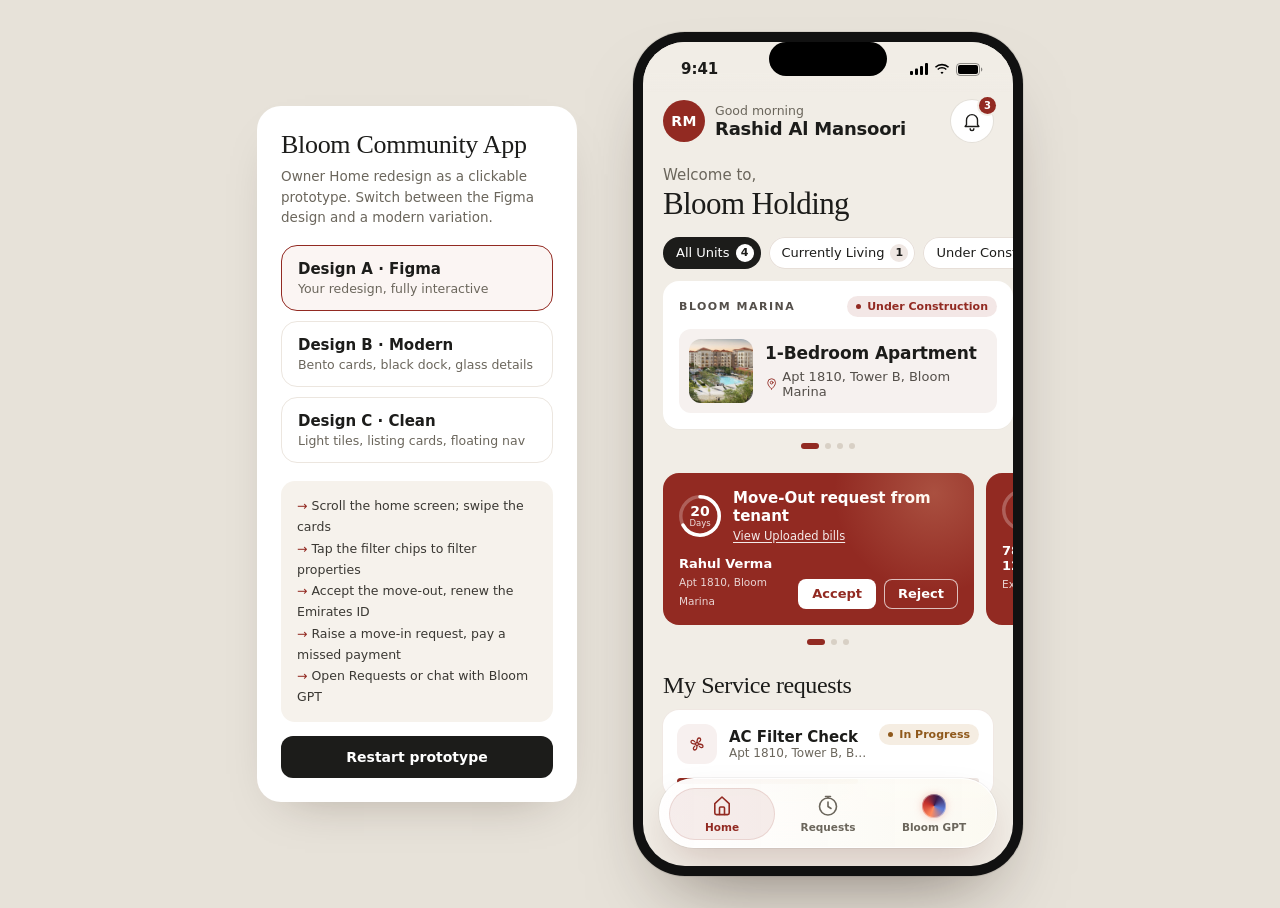
==== commit 0c31c819: "Community app: add Design C (clean listing style) Co-Authored-By: Claude Opus 5.5 <noreply@anthropic" ====
--- a/community/index.html
+++ b/community/index.html
@@ -432,6 +432,150 @@
 .okv h3{margin-bottom:6px}
 .btn .spin,.bbtn .spin{border-color:rgba(255,255,255,.3);border-top-color:#fff}
 .cnt{font-variant-numeric:tabular-nums}
+
+/* ================= DESIGN C (clean listing) ================= */
+.vc{--bg:#ffffff;--tile:#f4f4f4;--ink:#111111;--mut:#7a7a7a}
+.vc .app{background:#fff}
+.vc .mini{background:rgba(255,255,255,.86)}
+.vc .pad{padding-left:16px;padding-right:16px}
+.vc .car{margin:0 -16px;padding:2px 16px 4px;scroll-padding:0 16px}
+.vc .mswitch{background:var(--tile)}
+.c-top{display:flex;align-items:center;gap:12px}
+.c-sq{width:48px;height:48px;border-radius:12px;background:var(--tile);display:grid;place-items:center;flex:none;position:relative;font-size:14px;font-weight:600}
+.c-sq em{position:absolute;top:12px;right:13px;width:8px;height:8px;border-radius:50%;background:#e5483b;box-shadow:0 0 0 2px var(--tile)}
+.c-loc{flex:1;min-width:0}
+.c-loc small{display:block;font-size:12.5px;color:var(--mut)}
+.c-loc b{display:block;font-size:15px;font-weight:500;margin-top:2px}
+.c-sr{display:flex;gap:12px;margin-top:20px}
+.c-in{flex:1;height:52px;border-radius:12px;background:var(--tile);display:flex;align-items:center;gap:10px;padding:0 16px;font-size:14px;color:var(--mut);text-align:left}
+.c-flt{width:52px;height:52px;border-radius:12px;background:var(--ink);display:grid;place-items:center;flex:none}
+.c-chips{display:flex;gap:8px;overflow-x:auto;scrollbar-width:none;margin:16px -16px 0;padding:0 16px}
+.c-chips::-webkit-scrollbar{display:none}
+.c-chip{flex:none;height:48px;padding:0 16px 0 6px;border-radius:12px;background:var(--tile);display:flex;align-items:center;gap:10px;font-size:14px;font-weight:500;transition:background .3s var(--ease),color .3s}
+.c-chip .ci{width:36px;height:36px;border-radius:9px;background:#fff;display:grid;place-items:center;transition:background .3s}
+.c-chip.on{background:var(--ink);color:#fff}
+.c-chip.on .ci{background:#2a2a2a}
+.c-chip.on .ci svg{stroke:#fff}
+.c-sec{margin-top:28px}
+.c-h{display:flex;align-items:center;justify-content:space-between;margin-bottom:12px}
+.c-h h2{margin:0;font-size:19px;font-weight:500;letter-spacing:-.3px}
+.c-see{font-size:13.5px;color:var(--mut)}
+.c-pc{width:310px;background:var(--tile);border-radius:16px;padding:6px;text-align:left}
+.c-ph{position:relative;height:190px;border-radius:12px;overflow:hidden}
+.c-ph img{width:100%;height:100%;object-fit:cover;transition:transform 1.2s var(--ease)}
+.c-pc:active .c-ph img{transform:scale(1.04)}
+.c-tag{position:absolute;left:10px;top:10px;height:32px;padding:0 12px 0 10px;border-radius:10px;background:#fff;display:flex;align-items:center;gap:6px;font-size:12.5px;font-weight:500}
+.c-heart{position:absolute;right:10px;top:10px;width:36px;height:36px;border-radius:50%;background:#fff;display:grid;place-items:center;transition:transform .3s var(--spring)}
+.c-heart.on svg{fill:#111}
+.c-heart.pop{animation:hpop .45s var(--spring)}
+@keyframes hpop{40%{transform:scale(1.25)}}
+.c-pi{background:#fff;border-radius:12px;margin-top:6px;padding:12px}
+.c-pt{display:flex;justify-content:space-between;gap:10px;align-items:flex-start}
+.c-pt b{display:block;font-size:16px;font-weight:500;letter-spacing:-.2px}
+.c-pt small{display:flex;align-items:center;gap:4px;font-size:12.5px;color:var(--mut);margin-top:4px}
+.c-rate{flex:none;height:32px;padding:0 10px;border-radius:10px;background:var(--tile);display:flex;align-items:center;gap:5px;font-size:12.5px;font-weight:600}
+.c-pf{display:flex;align-items:center;gap:6px;margin-top:12px;padding-top:12px;border-top:1px solid #efefef}
+.c-st{height:32px;padding:0 10px;border-radius:10px;border:1px solid #ececec;display:flex;align-items:center;gap:6px;font-size:12.5px;font-weight:600}
+.c-pr{margin-left:auto;font-size:21px;font-weight:600;letter-spacing:-.5px}
+.c-pr small{font-size:12px;font-weight:500;color:var(--mut);margin-right:3px;letter-spacing:0}
+.c-dots{display:flex;justify-content:center;gap:6px;margin-top:12px}
+.c-dots i{width:6px;height:6px;border-radius:3px;background:#d9d9d9;transition:width .35s var(--spring),background .3s}
+.c-dots i.on{width:18px;background:var(--ink)}
+.c-at{width:300px;background:var(--tile);border-radius:16px;padding:12px;transition:background .4s}
+.c-ah{display:flex;gap:12px;align-items:center}
+.c-rg{position:relative;width:48px;height:48px;border-radius:12px;background:#fff;display:grid;place-items:center;flex:none}
+.c-rg b{position:absolute;inset:0;display:grid;place-items:center;font-size:12px;font-weight:600}
+.c-ah .x{flex:1;min-width:0}
+.c-ah .x b{display:block;font-size:14.5px;font-weight:500}
+.c-ah .x small,.c-af small{font-size:12px;color:var(--mut)}
+.c-af{display:flex;align-items:center;gap:8px;background:#fff;border-radius:12px;margin-top:10px;padding:8px 8px 8px 12px}
+.c-af .x{flex:1;min-width:0}
+.c-af .x b{display:block;font-size:13px;font-weight:500;white-space:nowrap;overflow:hidden;text-overflow:ellipsis}
+.c-btn{height:38px;padding:0 14px;border-radius:10px;font-size:13px;font-weight:500;background:var(--ink);color:#fff}
+.c-btn.o{background:var(--tile);color:var(--ink)}
+.c-at.done{background:#e9f3ee}
+.c-fac{display:grid;grid-template-columns:repeat(3,1fr);gap:12px}
+.c-f{background:var(--tile);border-radius:12px;padding:14px 12px;text-align:left;display:flex;flex-direction:column;gap:14px}
+.c-f b{font-size:14px;font-weight:500}
+.c-f b em{font-style:normal;color:#e5483b}
+.c-paid{background:var(--tile);border-radius:16px;padding:14px;margin-top:12px}
+.c-paid .r{display:flex;justify-content:space-between;align-items:center}
+.c-paid small{font-size:12.5px;color:var(--mut)}
+.c-paid .amt{display:flex;align-items:center;gap:6px;font-size:28px;font-weight:600;letter-spacing:-.8px;margin-top:4px}
+.c-paid .amt .dh{width:20px;height:18px}
+.c-bar{height:8px;border-radius:4px;background:#e2e2e2;margin:14px 0 8px;overflow:hidden}
+.c-bar i{display:block;height:100%;width:0;border-radius:4px;background:var(--ink);transition:width 1.4s var(--ease) .25s}
+.in .c-bar i{width:var(--w)}
+.c-sm{display:flex;justify-content:space-between;font-size:12px;color:var(--mut)}
+.vc .seg2{background:var(--tile);border-radius:12px;margin-top:12px}
+.vc .seg2 span.k{background:#fff;border-radius:9px;box-shadow:0 2px 8px -3px rgba(0,0,0,.15)}
+.vc .seg2 button{border-radius:9px}
+.vc .seg2 button.on{color:var(--ink)}
+.vc .seg2 button em{background:#fff}
+.vc .seg2 button.on em{background:#e5483b;color:#fff}
+.c-row .x small,.c-pt small{white-space:nowrap;overflow:hidden;text-overflow:ellipsis}
+.c-pt>div{min-width:0}
+.c-pt small svg{flex:none}
+.vc .blist{background:var(--tile);border-radius:16px;padding:0 14px}
+.vc .brow{border-color:#e9e9e9}
+.vc .brow .u{background:#fff;border-radius:12px}
+.vc .brow .u::after{box-shadow:0 0 0 2px var(--tile)}
+.vc .brow b,.vc .brow .amt{font-weight:600}
+.vc .bpay{border-radius:10px}
+.vc .bpu{background:var(--tile);border-radius:16px;width:260px}
+.vc .bpu .amt{font-weight:600}
+.c-row{display:flex;align-items:center;gap:12px;background:var(--tile);border-radius:16px;padding:12px;text-align:left}
+.c-row .ic{width:48px;height:48px;border-radius:12px;background:#fff;display:grid;place-items:center;flex:none;font-size:14px;font-weight:600}
+.c-row .x{flex:1;min-width:0}
+.c-row .x b{display:flex;align-items:center;gap:4px;font-size:15px;font-weight:500}
+.c-row .x small{display:block;font-size:12.5px;color:var(--mut);margin-top:3px}
+.c-cb{width:42px;height:42px;border-radius:50%;background:var(--ink);display:grid;place-items:center;flex:none}
+.c-req{background:var(--tile);border-radius:16px;padding:6px}
+.c-req .c-row{background:#fff;border-radius:12px}
+.c-req .c-bar{margin:12px 8px 8px;background:#e2e2e2}
+.c-req .c-sm{padding:0 8px 6px}
+.c-mv{position:relative;border-radius:16px;overflow:hidden;background:var(--tile)}
+.c-mv .ph{position:relative;height:240px;margin:6px;border-radius:12px;overflow:hidden}
+.c-mv .ph img{width:100%;height:100%;object-fit:cover;transform:scale(1.08);transition:transform 1.6s var(--ease)}
+.c-mv.in .ph img,.in .c-mv .ph img{transform:none}
+.c-mv .pl{position:absolute;left:0;right:0;bottom:12px;display:flex;justify-content:center;gap:6px}
+.c-mv .pl span{height:34px;padding:0 12px;border-radius:17px;background:#fff;display:flex;align-items:center;gap:6px;font-size:12.5px;font-weight:600;box-shadow:0 6px 16px -8px rgba(0,0,0,.35);opacity:0;transform:translateY(10px);transition:opacity .5s,transform .6s var(--spring)}
+.in .c-mv .pl span{opacity:1;transform:none}
+.in .c-mv .pl span:nth-child(2){transition-delay:.1s}.in .c-mv .pl span:nth-child(3){transition-delay:.2s}
+.c-mv .bd{padding:10px 14px 4px}
+.c-mv .bd b{display:block;font-size:16px;font-weight:500}
+.c-mv .bd small{display:block;font-size:12.5px;color:var(--mut);line-height:1.5;margin-top:4px}
+.c-mv .ft{display:flex;align-items:center;justify-content:space-between;gap:12px;margin:12px 6px 6px;padding:10px 10px 10px 14px;background:#fff;border-radius:12px}
+.c-mv .ft small{display:block;font-size:12px;color:var(--mut)}
+.c-mv .ft b{font-size:17px;font-weight:600;letter-spacing:-.3px}
+.c-cta{height:46px;padding:0 18px;border-radius:12px;background:var(--ink);color:#fff;font-size:13.5px;font-weight:500;display:flex;align-items:center;gap:8px;flex:none}
+.c-cta.lt{background:var(--tile);color:var(--ink)}
+.c-qa{display:grid;grid-template-columns:1fr 1fr;gap:12px}
+.c-q{background:var(--tile);border-radius:12px;padding:14px;text-align:left;display:flex;flex-direction:column;gap:16px}
+.c-q b{display:block;font-size:14px;font-weight:500}
+.c-q small{display:block;font-size:12px;color:var(--mut);margin-top:3px}
+.c-nc{width:230px;background:var(--tile);border-radius:16px;padding:6px;text-align:left}
+.c-nc .c-ph{height:140px}
+.c-nc .c-tag{height:28px;font-size:11.5px;border-radius:9px}
+.c-nc .tx{padding:10px 8px 6px}
+.c-nc .tx b{display:block;font-size:14.5px;font-weight:500;white-space:nowrap;overflow:hidden;text-overflow:ellipsis}
+.c-nc .tx small{display:block;font-size:12px;color:var(--mut);margin-top:3px;white-space:nowrap;overflow:hidden;text-overflow:ellipsis}
+.vc .dock{background:#fff;box-shadow:0 14px 40px -10px rgba(0,0,0,.28),0 0 0 1px rgba(0,0,0,.04)}
+.vc .dock button{background:transparent;color:#5c5c5c}
+.vc .dock button.on{background:var(--ink);color:#fff;border-radius:16px}
+.vc .dock button{border-radius:16px}
+.vc .dock{border-radius:22px}
+.vc .sheet h3{font-weight:500}
+.vc .bbtn{border-radius:12px}
+.vc .opt,.vc .day,.vc .slot{border-radius:12px}
+.vc .b-h1{font:500 26px/1.15 var(--sans);letter-spacing:-.4px}
+.vc .b-h1 span{font-style:normal;display:block;font-size:15px;color:#7a7a7a;margin-top:4px;letter-spacing:0}
+.vc .rq{background:var(--tile);border-radius:16px;box-shadow:none}
+.vc .rq .ci{background:#fff!important;border-radius:12px!important}
+.vc .msg.ai{background:var(--tile);border:0;box-shadow:none}
+.vc .sugg button{background:var(--tile);border-radius:12px}
+.vc .ask{background:var(--tile);box-shadow:none;border-radius:16px}
+.vc .ask button{border-radius:12px}
 </style>
 </head>
 <body>
@@ -442,6 +586,7 @@
     <div class="seg" id="seg">
       <button data-set="a" class="on"><b>Design A · Figma</b><small>Your redesign, fully interactive</small></button>
       <button data-set="b"><b>Design B · Modern</b><small>Bento cards, black dock, glass details</small></button>
+      <button data-set="c"><b>Design C · Clean</b><small>Light tiles, listing cards, floating nav</small></button>
     </div>
     <ul class="tips">
       <li>Scroll the home screen; swipe the cards</li>
@@ -459,10 +604,10 @@
 /* ---------------- data ---------------- */
 var IMG={pool:'img/pool.jpg',town:'img/townhouse.jpg',villa:'img/villa2.jpg',resort:'img/resort.jpg',aerial:'img/aerial.jpg',interior:'img/interior.jpg',interior2:'img/interior2.jpg'};
 var PROPS=[
-  {k:'uc',comm:'BLOOM MARINA',st:'Under Construction',stc:'uc',type:'1-Bedroom Apartment',addr:'Apt 1810, Tower B, Bloom Marina',img:IMG.pool,meta:'Construction',val:'24%',w:24,c:'#b88740'},
-  {k:'lv',comm:'BLOOM GARDENS',st:'Living Here',stc:'lv',type:'4-Bedroom Villa',addr:'Villa 138, Royal Palm Avenue',img:IMG.villa,meta:'Paid off',val:'100%',w:100,c:'#2e7d5c'},
-  {k:'rt',comm:'BLOOM TOWERS',st:'Rented',stc:'rt',type:'2-Bedroom Apartment',addr:'Apt 1204, Tower A, Bloom Towers',img:IMG.resort,meta:'Lease used',val:'45%',w:45,c:'#4c5ebf'},
-  {k:'vc',comm:'BLOOM GARDENS',st:'Handed Over · Vacant',stc:'vc',type:'3-Bedroom Villa',addr:'Villa 22, Palm Grove Street',img:IMG.town,meta:'Move-in ready',val:'Ready',w:100,c:'#7c7c7c'}
+  {k:'uc',comm:'BLOOM MARINA',st:'Under Construction',stc:'uc',type:'1-Bedroom Apartment',addr:'Apt 1810, Tower B, Bloom Marina',bd:1,ba:2,pr:'1.35M',img:IMG.pool,meta:'Construction',val:'24%',w:24,c:'#b88740'},
+  {k:'lv',comm:'BLOOM GARDENS',st:'Living Here',stc:'lv',type:'4-Bedroom Villa',addr:'Villa 138, Royal Palm Avenue',bd:4,ba:5,pr:'4.80M',img:IMG.villa,meta:'Paid off',val:'100%',w:100,c:'#2e7d5c'},
+  {k:'rt',comm:'BLOOM TOWERS',st:'Rented',stc:'rt',type:'2-Bedroom Apartment',addr:'Apt 1204, Tower A, Bloom Towers',bd:2,ba:3,pr:'2.10M',img:IMG.resort,meta:'Lease used',val:'45%',w:45,c:'#4c5ebf'},
+  {k:'vc',comm:'BLOOM GARDENS',st:'Handed Over · Vacant',stc:'vc',type:'3-Bedroom Villa',addr:'Villa 22, Palm Grove Street',bd:3,ba:4,pr:'3.60M',img:IMG.town,meta:'Move-in ready',val:'Ready',w:100,c:'#7c7c7c'}
 ];
 var CHIPS=[['all','All Units'],['lv','Currently Living'],['uc','Under Construction'],['rt','Rented'],['vc','Vacant']];
 var PAY={
@@ -500,6 +645,7 @@
   user:'<circle cx="12" cy="8" r="4"/><path d="M4.5 20.5c.8-3.6 3.8-5.5 7.5-5.5s6.7 1.9 7.5 5.5"/>', plus:'<path d="M12 5v14M5 12h14"/>',
   door:'<path d="M6 21V4a1 1 0 0 1 1-1h10a1 1 0 0 1 1 1v17M4 21h16"/><path d="M14.5 12h.01"/>', chat:'<path d="M20 15a2 2 0 0 1-2 2H8l-4 4V5a2 2 0 0 1 2-2h12a2 2 0 0 1 2 2Z"/>',
   sparkle:'<path d="M12 3l1.8 5.2L19 10l-5.2 1.8L12 17l-1.8-5.2L5 10l5.2-1.8Z"/><path d="M19 16l.7 2 2 .7-2 .7-.7 2-.7-2-2-.7 2-.7Z"/>',
+  heart:'<path d="M12 20s-7.5-4.6-7.5-10.2A4.3 4.3 0 0 1 12 7.3a4.3 4.3 0 0 1 7.5 2.5C19.5 15.4 12 20 12 20Z"/>', bed:'<path d="M3 18V6M3 13h18v5M21 13v-2a3 3 0 0 0-3-3h-7v5"/><circle cx="7" cy="10" r="1.6"/>', bath:'<path d="M4 12h16v2a5 5 0 0 1-5 5H9a5 5 0 0 1-5-5ZM6 12V6a2 2 0 0 1 4 0M7 19l-1 2M17 19l1 2"/>', badge:'<path d="m12 3 2.1 1.6 2.6-.1.8 2.5 2.1 1.6-.8 2.4.8 2.4-2.1 1.6-.8 2.5-2.6-.1L12 19.4l-2.1-1.6-2.6.1-.8-2.5-2.1-1.6.8-2.4-.8-2.4 2.1-1.6.8-2.5 2.6.1Z"/><path d="m9.5 11.5 1.8 1.8 3.4-3.4"/>', filter:'<path d="M4 7h10M18 7h2M4 17h4M12 17h8"/><circle cx="16" cy="7" r="2"/><circle cx="10" cy="17" r="2"/>',
   logo:'<path d="M12 21c-4-2.5-7-6-7-10a7 7 0 0 1 7-7 7 7 0 0 1 7 7c0 4-3 7.5-7 10Z"/><path d="M12 21V11M12 14l3-3M12 16l-3-3"/>'
 }; return '<svg width="'+s+'" height="'+s+'" viewBox="0 0 24 24" fill="none" stroke="'+c+'" stroke-width="'+w+'" stroke-linecap="round" stroke-linejoin="round">'+(P[n]||'')+'</svg>'; }
 function dh(c){ return '<svg class="dh" viewBox="0 0 14 12.5" fill="none" stroke="'+(c||'currentColor')+'" stroke-width="1.6" stroke-linecap="round"><path d="M3 1h3.2a5.25 5.25 0 0 1 0 10.5H3Z"/><path d="M1 5h12M1 7.5h12"/></svg>'; }
@@ -510,11 +656,11 @@
 function hour(){ var h=new Date().getHours(); return h<12?'Good morning':h<17?'Good afternoon':'Good evening'; }
 function sbar(){ return '<div class="sbar"><span>9:41</span><span style="display:flex;gap:6px;align-items:center"><svg width="18" height="12" viewBox="0 0 18 12"><rect x="0" y="8" width="3" height="4" rx="1" fill="#000"/><rect x="5" y="5.5" width="3" height="6.5" rx="1" fill="#000"/><rect x="10" y="3" width="3" height="9" rx="1" fill="#000"/><rect x="15" y="0" width="3" height="12" rx="1" fill="#000"/></svg><svg width="16" height="12" viewBox="0 0 16 12"><path d="M8 2.4c2.3 0 4.4.9 6 2.4l1.1-1.1A10 10 0 0 0 .9 3.7L2 4.8a8.4 8.4 0 0 1 6-2.4Zm0 3.2c1.4 0 2.7.5 3.7 1.4l1.1-1.1a7 7 0 0 0-9.6 0L4.3 7c1-.9 2.3-1.4 3.7-1.4Zm0 3.2c-.6 0-1.1.2-1.5.6L8 11l1.5-1.6c-.4-.4-.9-.6-1.5-.6Z" fill="#000"/></svg><svg width="27" height="13" viewBox="0 0 27 13"><rect x=".5" y=".5" width="23" height="12" rx="3.5" fill="none" stroke="#000" opacity=".4"/><rect x="2" y="2" width="20" height="9" rx="2" fill="#000"/><path d="M25 4.5v4c.8-.3 1.3-1.1 1.3-2s-.5-1.7-1.3-2Z" fill="#000" opacity=".45"/></svg></span></div>'; }
 function render(){
-  document.documentElement.setAttribute('data-v',S.v);
-  var b=S.v==='b';
+  document.documentElement.setAttribute('data-v',S.v==='c'?'b':S.v); document.documentElement.classList.toggle('vc',S.v==='c');
+  var b=S.v!=='a';
   app.innerHTML=sbar()+
     '<div class="mini" id="mini">'+(b?'<span class="circ av2" style="width:34px;height:34px;font-size:12px">RM</span>':'<span class="av" style="width:32px;height:32px;font-size:12px">RM</span>')+'<b>Rashid Al Mansoori</b><button data-act="notif" class="'+(b?'circ':'bell')+'" style="width:34px;height:34px">'+ic('bell',null,18)+'</button></div>'+
-    '<div class="view" id="v-home"><div class="pad">'+(b?homeB():homeA())+'</div></div>'+
+    '<div class="view" id="v-home"><div class="pad">'+homeFor()+'</div></div>'+
     '<div class="view" id="v-req"><div class="pad">'+reqView()+'</div></div>'+
     '<div class="view" id="v-gpt"><div class="pad gpt">'+gptView()+'</div></div>'+
     (b?dock():tabs())+
@@ -522,7 +668,7 @@
   document.querySelectorAll('#seg button').forEach(function(x){ x.classList.toggle('on',x.dataset.set===S.v); });
   wire(); show(S.tab,true);
 }
-function mswitch(){ return '<div class="mswitch"><button data-set="a" class="'+(S.v==='a'?'on':'')+'">Design A</button><button data-set="b" class="'+(S.v==='b'?'on':'')+'">Design B · Modern</button></div>'; }
+function mswitch(){ return '<div class="mswitch"><button data-set="a" class="'+(S.v==='a'?'on':'')+'">Design A</button><button data-set="b" class="'+(S.v==='b'?'on':'')+'">Design B</button><button data-set="c" class="'+(S.v==='c'?'on':'')+'">Design C</button></div>'; }
 function tabs(){ return '<nav class="tabs" id="nav"><span class="ind" id="ind"></span>'+
   '<button data-tab="home">'+ic('home',null,24,1.6)+'Home</button><button data-tab="req">'+ic('req',null,24,1.6)+'Requests</button><button data-tab="gpt"><span class="orb"></span>Bloom GPT</button></nav>'; }
 function dock(){ return '<nav class="dock" id="nav"><button data-tab="home">'+ic('home','currentColor',22,1.8)+'<span>Home</span></button><button data-tab="req">'+ic('req','currentColor',22,1.8)+'<span>Requests</span></button><button data-tab="gpt"><span class="orb" style="max-width:none"></span><span>Bloom GPT</span></button><button data-act="profile">'+ic('user','currentColor',22,1.8)+'</button></nav>'; }
@@ -599,12 +745,56 @@
 }
 function moveB(){ var done=!!S.movein; return '<div class="ph"><img src="'+IMG.interior2+'" alt=""><span>'+ic('key','#fff',14,2)+(done?'Move-in requested':'Handed over 15 Oct')+'</span></div><div class="bd"><b>'+(done?'See you on '+S.movein.split(' · ')[0]:'Your home is ready to move in')+'</b><small>'+(done?S.movein+' · we’ll confirm shortly':'Pick a date and we’ll arrange access cards, utilities and the permit.')+'</small></div><button class="bbtn '+(done?'lt':'')+' press" data-act="movein">'+(done?ic('cal','#0f0f0f',18)+'Change date':'Raise move-in request'+ic('arrow','#fff',16,2))+'</button>'; }
 
+
+/* ---------------- DESIGN C ---------------- */
+function homeFor(){ return S.v==='c'?homeC():S.v==='b'?homeB():homeA(); }
+var CHIC={all:'home',lv:'family',uc:'building',rt:'user',vc:'door'};
+var FAV={};
+function attC(a){ var st=S.att[a.k];
+  return '<div class="c-at'+(st?' done':'')+'"><div class="c-ah"><span class="c-rg">'+ringSvg(a.days/a.max,40,3.5,'#111','#e8e8e8')+'<b>'+a.days+'d</b></span><span class="x"><b>'+a.t+'</b><small>'+(a.link?'<u data-act="bills" style="text-underline-offset:2px">'+a.link+'</u>':a.where)+'</small></span></div>'+
+  '<div class="c-af"><span class="x"><b>'+a.who+'</b><small>'+(a.link?a.where:'Renew online in 2 minutes')+'</small></span>'+(st?'<span style="display:flex;align-items:center;gap:6px;font-size:13px;font-weight:500;padding-right:6px">'+ic('checkc','#2e7d5c',18)+st+'</span>':a.btns.map(function(x){ return '<button class="c-btn press'+(x[1]==='o'?' o':'')+'" data-act="'+x[2]+'" data-k="'+a.k+'">'+x[0]+'</button>'; }).join(''))+'</div></div>'; }
+function moveC(){ var done=!!S.movein;
+  return '<div class="ph"><img src="'+IMG.interior2+'" alt=""><div class="pl"><span>'+ic('bed','#111',16,1.8)+'3 Bed</span><span>'+ic('bath','#111',16,1.8)+'4 Bath</span><span>'+ic('key','#111',15,2)+(done?'Booked':'Ready')+'</span></div></div>'+
+  '<div class="bd"><b>'+(done?'See you on '+S.movein.split(' · ')[0]:'Your home is ready to move in')+'</b><small>'+(done?S.movein+' · we’ll confirm shortly':'Pick a date and we’ll arrange access cards, utilities and the permit.')+'</small></div>'+
+  '<div class="ft"><span><small>Villa 22 · Bloom Gardens</small><b>Handed over 15 Oct</b></span><button class="c-cta press'+(done?' lt':'')+'" data-act="movein">'+(done?ic('cal','#111',16)+'Change':'Book move-in')+'</button></div>'; }
+function homeC(){
+  var ps=propsFor(), at=attData(), lst=S.ptab==='miss'?PAY.miss:PAY.due;
+  var mCount=PAY.miss.filter(function(p){return !S.paid[p.id]}).length, dCount=PAY.due.filter(function(p){return !S.paid[p.id]}).length;
+  var nextPay=PAY.miss.concat(PAY.due).filter(function(p){return !S.paid[p.id]})[0];
+  return mswitch()+
+  '<div class="c-top" data-r><button class="c-sq press" data-act="profile">RM</button><div class="c-loc"><small>Welcome back</small><b>Rashid Al Mansoori</b></div><button class="c-sq press" data-act="notif">'+ic('bell','#111',22,1.7)+'<em></em></button></div>'+
+  '<div class="c-sr" data-r><button class="c-in press" data-act="search">'+ic('search','#7a7a7a',20,1.6)+'Search payments, requests…</button><button class="c-flt press" data-act="search">'+ic('filter','#fff',20,1.8)+'</button></div>'+
+  '<div class="c-chips" data-r>'+CHIPS.map(function(c){ return '<button class="c-chip press'+(S.chip===c[0]?' on':'')+'" data-chip="'+c[0]+'"><span class="ci">'+ic(CHIC[c[0]],'#111',18,1.7)+'</span>'+c[1]+'</button>'; }).join('')+'</div>'+
+  '<div class="c-sec" data-r><div class="c-h"><h2>My properties</h2><button class="c-see" data-act="props">See all</button></div>'+
+    '<div class="car" data-dots="pdots" id="pcar">'+ps.map(function(p){ return '<div class="c-pc press" data-act="prop" data-k="'+p.k+'"><div class="c-ph"><img src="'+p.img+'" alt=""><span class="c-tag">'+ic('building','#111',15,1.8)+p.st+'</span><button class="c-heart'+(FAV[p.k]?' on':'')+'" data-act="fav" data-k="'+p.k+'">'+ic('heart','#111',18,1.7)+'</button></div>'+
+      '<div class="c-pi"><div class="c-pt"><div><b>'+p.type+'</b><small>'+ic('pin','#7a7a7a',14,1.8)+p.addr+'</small></div><span class="c-rate">'+ic('clock','#111',14,2)+p.val+'</span></div>'+
+      '<div class="c-pf"><span class="c-st">'+ic('bed','#111',15,1.8)+p.bd+'</span><span class="c-st">'+ic('bath','#111',15,1.8)+p.ba+'</span><span class="c-pr"><small>AED</small>'+p.pr+'</span></div></div></div>'; }).join('')+'</div>'+
+    '<div class="c-dots" id="pdots">'+ps.map(function(_,i){return '<i class="'+(i?'':'on')+'"></i>';}).join('')+'</div></div>'+
+  '<div class="c-sec" data-r><div class="c-h"><h2>Needs attention</h2><button class="c-see" data-act="notif">'+at.filter(function(a){return !S.att[a.k]}).length+' open</button></div><div class="car" data-dots="adots">'+at.map(attC).join('')+'</div><div class="c-dots" id="adots">'+at.map(function(_,i){return '<i class="'+(i?'':'on')+'"></i>';}).join('')+'</div></div>'+
+  '<div class="c-sec" data-r><div class="c-h"><h2>Payments</h2><button class="c-see" data-act="allpay">See all</button></div>'+
+    '<div class="c-fac"><button class="c-f press" data-act="props">'+ic('building','#111',22,1.7)+'<b><span class="cnt" data-count="4">4</span> Units</b></button><button class="c-f press" data-ptab="miss">'+ic('alert','#111',22,1.7)+'<b><em>'+mCount+'</em> Missed</b></button><button class="c-f press" data-ptab="due">'+ic('cal','#111',22,1.7)+'<b>'+dCount+' Due</b></button></div>'+
+    '<div class="c-paid"><div class="r"><div><small>Paid so far · 1 of 10 instalments</small><div class="amt">'+dh()+'<span class="cnt" data-count="96500">96,500</span></div></div>'+(nextPay?'<button class="c-cta press" data-act="pay" data-id="'+nextPay.id+'">Pay now</button>':'')+'</div><div class="c-bar"><i style="--w:28%"></i></div><div class="c-sm"><span>28% of purchase price</span><span>AED 965,000</span></div></div>'+
+    '<div class="seg2" id="seg2"><span class="k" style="transform:translateX('+(S.ptab==='miss'?'0':'100%')+')"></span><button data-ptab="miss" class="'+(S.ptab==='miss'?'on':'')+'">Missed<em>'+mCount+'</em></button><button data-ptab="due" class="'+(S.ptab==='due'?'on':'')+'">Due in 30 days<em>'+dCount+'</em></button></div>'+
+    '<div class="blist" id="blist">'+payRowsB(lst)+'</div>'+
+    '<div class="car" style="margin-top:12px">'+
+      '<div class="bpu"><div class="h"><b>A1-404</b><span class="spin"></span></div><small>September Instalment</small><div class="amt">'+dh()+'135,000</div><span class="s" style="background:rgba(184,135,64,.14);color:#8f591c">In process · 1–2 days</span></div>'+
+      '<div class="bpu"><div class="h"><b>Villa no. 202</b>'+ic('checkc','#2e7d5c',20)+'</div><small>Maintenance fee</small><div class="amt">'+dh()+'12,400</div><span class="s" style="background:rgba(46,125,92,.12);color:#2e7d5c">Payment confirmed</span></div>'+
+    '</div></div>'+
+  '<div class="c-sec" data-r><div class="c-h"><h2>Service requests</h2><button class="c-see" data-tab-go="req">See all</button></div><div class="c-req"><div class="c-row"><span class="ic">'+ic('fan','#111',22)+'</span><span class="x" data-tab-go="req"><b>AC Filter Check</b><small>Apt 1810 · Technician assigned</small></span><button class="c-cb press" data-act="gochat">'+ic('chat','#fff',18,1.8)+'</button><button class="c-cb press" data-act="call">'+ic('phone','#fff',18,1.8)+'</button></div><div class="c-bar"><i style="--w:60%"></i></div><div class="c-sm"><span>In progress</span><span>ETA today, 4 pm</span></div></div></div>'+
+  '<div class="c-sec" data-r><div class="c-h"><h2>Move in</h2></div><div class="c-mv" id="mvcard">'+moveC()+'</div></div>'+
+  '<div class="c-sec" data-r><div class="c-h"><h2>Quick actions</h2><button class="c-see" data-act="help">Help</button></div><div class="c-qa">'+QA.map(function(q){ return '<button class="c-q press" data-act="qa" data-k="'+q[2]+'">'+ic(q[0],'#111',24,1.7)+'<span><b>'+q[2]+'</b><small>'+q[3]+'</small></span></button>'; }).join('')+'</div></div>'+
+  '<div class="c-sec" data-r><div class="c-h"><h2>My tenant</h2><button class="c-see" data-act="pdf">Contract</button></div>'+
+    '<div class="c-fac"><div class="c-f">'+ic('receipt','#111',22,1.7)+'<b>AED 95k<small style="display:block;font-size:11.5px;color:#7a7a7a;font-weight:400;margin-top:2px">Annual rent</small></b></div><div class="c-f">'+ic('clock','#111',22,1.7)+'<b>200 days<small style="display:block;font-size:11.5px;color:#7a7a7a;font-weight:400;margin-top:2px">Lease left</small></b></div><div class="c-f">'+ic('cal','#111',22,1.7)+'<b>30 May<small style="display:block;font-size:11.5px;color:#7a7a7a;font-weight:400;margin-top:2px">Renews 2027</small></b></div></div>'+
+    '<div class="c-row" style="margin-top:12px"><span class="ic" style="border-radius:50%">RV</span><span class="x"><b>Rahul Verma '+ic('badge','#111',16,1.6)+'</b><small>Tenant · Apt 1204, Bloom Towers</small></span><button class="c-cb press" data-act="gochat">'+ic('chat','#fff',18,1.8)+'</button><button class="c-cb press" data-act="call">'+ic('phone','#fff',18,1.8)+'</button></div></div>'+
+  '<div class="c-sec" data-r><div class="c-h"><h2>Community</h2><button class="c-see" data-act="news">See all</button></div><div class="car">'+NEWS.map(function(n,i){ return '<div class="c-nc press" data-act="newsitem" data-k="'+n[1]+'"><div class="c-ph"><img src="'+n[3]+'" alt=""><span class="c-tag">'+n[0]+'</span><button class="c-heart'+(FAV['n'+i]?' on':'')+'" data-act="fav" data-k="n'+i+'">'+ic('heart','#111',16,1.7)+'</button></div><div class="tx"><b>'+n[1]+'</b><small>'+n[2]+'</small></div></div>'; }).join('')+'</div></div>';
+}
+
 /* ---------------- Requests + GPT ---------------- */
-function reqView(){ var b=S.v==='b';
+function reqView(){ var b=S.v!=='a';
   return (b?'<h1 class="b-h1" style="font-size:28px">Requests</h1>':'<div class="a-wel" style="margin-bottom:16px"><small>Service</small><h1>Requests</h1></div>')+
   '<button class="'+(b?'bbtn':'btn')+' press" data-act="newreq" style="margin:0 0 18px">'+ic('plus','#fff',18,2)+'New request</button>'+
   REQS.map(function(r){ return '<div class="rq" data-r><span class="ci" style="'+(b?'border-radius:50%;background:#f1f1f1':'')+'">'+ic(r.ic,b?'#0f0f0f':'#922a22',18)+'</span><span class="x"><b>'+r.t+'</b><small>'+r.s+'</small><div class="bar" style="margin-top:10px"><i style="--w:'+r.w+'%"></i></div></span><em class="st '+r.stc+'" style="align-self:flex-start">'+r.st+'</em></div>'; }).join(''); }
-function gptView(){ var b=S.v==='b';
+function gptView(){ var b=S.v!=='a';
   return (b?'<h1 class="b-h1" style="font-size:28px">Bloom GPT<br><span>Ask anything about your home</span></h1>':'<div class="a-wel" style="margin-bottom:6px"><small>Your assistant</small><h1>Bloom GPT</h1></div>')+
   '<div class="msgs" id="msgs"><div class="msg ai">Hi Rashid 👋 I can check payments, book amenities or raise a request for you.</div></div>'+
   '<div class="sugg" id="sugg"><button data-q="When is my next payment?">When is my next payment?</button><button data-q="Book the pool this Friday">Book the pool this Friday</button><button data-q="Status of my AC request">Status of my AC request</button></div>'+
@@ -626,7 +816,7 @@
   if(io) io.disconnect();
   io=new IntersectionObserver(function(es){ es.forEach(function(e){ if(e.isIntersecting){ e.target.classList.add('in'); countUp(e.target); io.unobserve(e.target); } }); },{root:root,threshold:.12});
   root.querySelectorAll('[data-r]:not(.in)').forEach(function(el,i){ el.style.transitionDelay=Math.min(i,6)*60+'ms'; io.observe(el); });
-  root.querySelectorAll('.bmv,.mv,.hatch,.bp').forEach(function(el){ io.observe(el); });
+  root.querySelectorAll('.bmv,.mv,.hatch,.bp,.c-mv').forEach(function(el){ io.observe(el); });
 }
 function countUp(el){ el.querySelectorAll('.cnt[data-count]').forEach(function(c){ if(c._d) return; c._d=1; var to=+c.dataset.count, t0=performance.now(), d=1100;
   (function f(t){ var p=Math.min(1,(t-t0)/d), e=1-Math.pow(1-p,3); c.textContent=money(Math.round(to*e)); if(p<1) requestAnimationFrame(f); })(t0); }); }
@@ -649,19 +839,19 @@
 function toast(msg){ var t=document.getElementById('toast'); t.innerHTML='<i>'+ic('check','#fff',14,2.4)+'</i>'+msg; t.classList.add('on'); clearTimeout(t._t); t._t=setTimeout(function(){ t.classList.remove('on'); },2400); }
 function sheet(html){ var s=document.getElementById('sheet'); s.innerHTML='<div class="grab"></div>'+html; s.scrollTop=0; requestAnimationFrame(function(){ s.classList.add('on'); document.getElementById('scrim').classList.add('on'); }); }
 function close(){ var s=document.getElementById('sheet'); if(!s) return; s.classList.remove('on'); s.style.transform=''; document.getElementById('scrim').classList.remove('on'); }
-function okSheet(title,sub,btn){ sheet('<div class="okv"><div class="ck">'+ic('check','#2e7d5c',36,2.4)+'</div><h3>'+title+'</h3><p class="sub">'+sub+'</p></div><button class="'+(S.v==='b'?'bbtn':'btn')+' press" data-act="close">'+(btn||'Done')+'</button>'); }
+function okSheet(title,sub,btn){ sheet('<div class="okv"><div class="ck">'+ic('check','#2e7d5c',36,2.4)+'</div><h3>'+title+'</h3><p class="sub">'+sub+'</p></div><button class="'+(S.v!=='a'?'bbtn':'btn')+' press" data-act="close">'+(btn||'Done')+'</button>'); }
 function busy(btn,cb){ var w=btn.offsetWidth; btn.style.width=w+'px'; btn.innerHTML='<span class="spin"></span>'; setTimeout(cb,1200); }
 function findPay(id){ return PAY.miss.concat(PAY.due).filter(function(p){return p.id===id})[0]; }
-function refreshHome(){ var v=document.getElementById('v-home'), y=v.scrollTop; v.querySelector('.pad').innerHTML=S.v==='b'?homeB():homeA(); v.querySelectorAll('[data-r]').forEach(function(e){ e.classList.add('in'); e.style.transitionDelay='0ms'; }); v.querySelectorAll('.cnt').forEach(function(c){ c._d=1; }); v.querySelectorAll('.bmv,.mv,.hatch,.bp').forEach(function(e){ e.classList.add('in'); }); v.scrollTop=y; v.querySelectorAll('.car[data-dots]').forEach(dotsFor); }
+function refreshHome(){ var v=document.getElementById('v-home'), y=v.scrollTop; v.querySelector('.pad').innerHTML=homeFor(); v.querySelectorAll('[data-r]').forEach(function(e){ e.classList.add('in'); e.style.transitionDelay='0ms'; }); v.querySelectorAll('.cnt').forEach(function(c){ c._d=1; }); v.querySelectorAll('.bmv,.mv,.hatch,.bp,.c-mv').forEach(function(e){ e.classList.add('in'); }); v.scrollTop=y; v.querySelectorAll('.car[data-dots]').forEach(dotsFor); }
 var MOVE={day:1,slot:0};
-function movein(){ var b=S.v==='b', d=new Date(), days=[]; for(var i=1;i<=10;i++){ var x=new Date(d.getTime()+i*864e5); days.push(x); }
+function movein(){ var b=S.v!=='a', d=new Date(), days=[]; for(var i=1;i<=10;i++){ var x=new Date(d.getTime()+i*864e5); days.push(x); }
   var slots=['9–11 am','11–1 pm','3–5 pm'];
   sheet('<h3>Book your move-in</h3><p class="sub">Villa 22 · Bloom Gardens. Access cards, DEWA and the permit are arranged for this date.</p>'+
     '<div class="lbl">Date</div><div class="days">'+days.map(function(x,i){ return '<button class="day'+(i===MOVE.day?' on':'')+'" data-day="'+i+'"><small>'+x.toLocaleDateString('en-GB',{weekday:'short'})+'</small><b>'+x.getDate()+'</b><small>'+x.toLocaleDateString('en-GB',{month:'short'})+'</small></button>'; }).join('')+'</div>'+
     '<div class="lbl">Time slot</div><div class="slots">'+slots.map(function(s,i){ return '<button class="slot'+(i===MOVE.slot?' on':'')+'" data-slot="'+i+'">'+s+'</button>'; }).join('')+'</div>'+
     '<button class="'+(b?'bbtn':'btn')+' press" data-act="moveok">Confirm move-in date</button>');
   MOVE._days=days; MOVE._slots=slots; }
-function pay(id){ var p=findPay(id), b=S.v==='b';
+function pay(id){ var p=findPay(id), b=S.v!=='a';
   sheet('<h3>'+p.u+'</h3><p class="sub">'+p.n+' · '+(PAY.miss.indexOf(p)>-1?'overdue':'upcoming')+'</p><div class="kv"><span>Amount</span><b>AED '+money(p.a)+'</b></div><div class="kv"><span>Late fee</span><b>'+(PAY.miss.indexOf(p)>-1?'AED 1,350':'—')+'</b></div><div class="kv"><span>Pay with</span><b>Visa •••• 6411</b></div>'+
   '<button class="'+(b?'bbtn':'btn')+' press" data-act="payok" data-id="'+id+'" style="margin-top:20px">Pay AED '+money(p.a+(PAY.miss.indexOf(p)>-1?1350:0))+'</button>'); }
 document.addEventListener('click',function(e){
@@ -673,14 +863,15 @@
   if(t.dataset.chip){ S.chip=t.dataset.chip; t.parentNode.querySelectorAll('[data-chip]').forEach(function(x){ x.classList.toggle('on',x===t); });
     var car=document.getElementById('pcar'), ps=propsFor(); car.style.transition='opacity .2s,transform .2s'; car.style.opacity=0; car.style.transform='translateX(16px)';
     setTimeout(function(){ refreshHome(); var c2=document.getElementById('pcar'); c2.style.opacity=0; c2.style.transform='translateX(16px)'; c2.scrollLeft=0; requestAnimationFrame(function(){ c2.style.transition='opacity .35s,transform .45s var(--ease)'; c2.style.opacity=1; c2.style.transform='none'; }); },200); return; }
-  if(t.dataset.ptab){ S.ptab=t.dataset.ptab; var k=document.querySelector('#seg2 .k'); k.style.transform='translateX('+(S.ptab==='miss'?'0':'100%')+')'; document.querySelectorAll('#seg2 button').forEach(function(x){ x.classList.toggle('on',x===t); });
+  if(t.dataset.ptab){ S.ptab=t.dataset.ptab; var k=document.querySelector('#seg2 .k'); k.style.transform='translateX('+(S.ptab==='miss'?'0':'100%')+')'; document.querySelectorAll('#seg2 button').forEach(function(x){ x.classList.toggle('on',x.dataset.ptab===S.ptab); });
     var l=document.getElementById('blist'); l.style.transition='opacity .18s'; l.style.opacity=0; setTimeout(function(){ l.innerHTML=payRowsB(S.ptab==='miss'?PAY.miss:PAY.due); l.style.opacity=1; },180); return; }
   if(t.dataset.day){ MOVE.day=+t.dataset.day; t.parentNode.querySelectorAll('.day').forEach(function(x){ x.classList.toggle('on',x===t); }); return; }
   if(t.dataset.slot){ MOVE.slot=+t.dataset.slot; t.parentNode.querySelectorAll('.slot').forEach(function(x){ x.classList.toggle('on',x===t); }); return; }
   if(t.dataset.q){ return chat(t.dataset.q); }
-  var a=t.dataset.act, b=S.v==='b';
+  var a=t.dataset.act, b=S.v!=='a';
   switch(a){
     case 'close': return close();
+    case 'fav': FAV[t.dataset.k]=!FAV[t.dataset.k]; t.classList.toggle('on',!!FAV[t.dataset.k]); t.classList.remove('pop'); void t.offsetWidth; t.classList.add('pop'); return toast(FAV[t.dataset.k]?'Saved to favourites':'Removed from favourites');
     case 'notif': { var bl=t; bl.classList.remove('ring'); void bl.offsetWidth; bl.classList.add('ring');
       return sheet('<h3>Notifications</h3><p class="sub">3 new</p>'+[['alert','Missed payment · A1-404','AED 135,000 is 12 days late'],['door','Move-out request','Rahul Verma uploaded final bills'],['idc','Emirates ID','Expires on 10 Oct 2026']].map(function(n){ return '<button class="opt press" data-act="close"><span class="ci" style="'+(b?'border-radius:50%;background:#fff':'background:#fff')+'">'+ic(n[0],b?'#0f0f0f':'#922a22',18)+'</span><span class="x"><b>'+n[1]+'</b><small>'+n[2]+'</small></span>'+ic('chev','#8a847a',16)+'</button>'; }).join('')); }
     case 'accept': return sheet('<h3>Accept move-out?</h3><p class="sub">Rahul Verma · Apt 1810, Bloom Marina. We’ll schedule the inspection and release the deposit after checks.</p><div class="kv"><span>Move-out date</span><b>30 Nov 2026</b></div><div class="kv"><span>Final bills</span><b>Uploaded ✓</b></div><button class="'+(b?'bbtn':'btn')+' press" data-act="acceptok" style="margin-top:18px">Accept request</button><button class="'+(b?'bbtn lt':'btn out')+' press" data-act="close" style="margin-top:8px">Not now</button>');
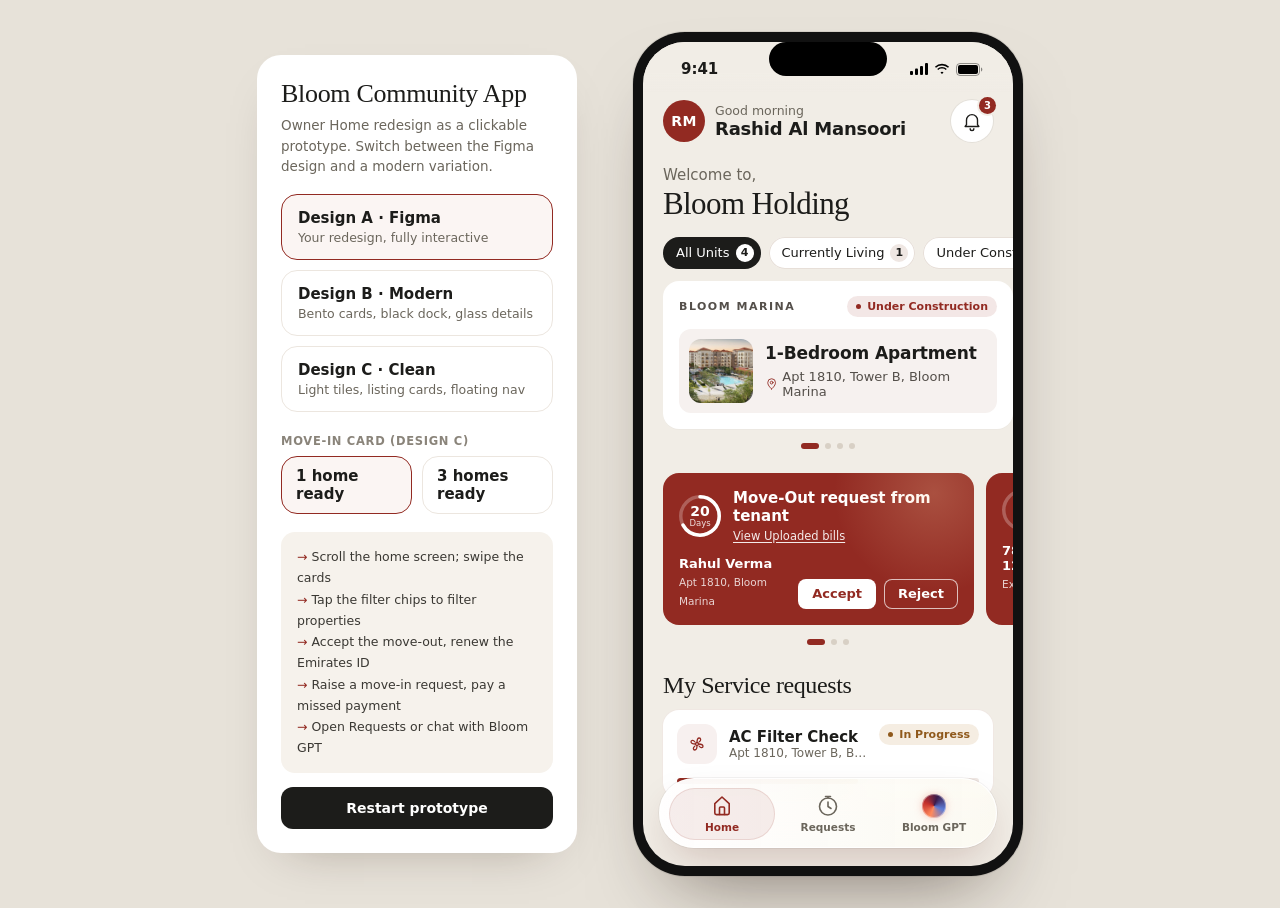
==== commit fe071cf1: "Community app: move-in card option for 3 homes ready (Design C) Co-Authored-By: Claude Opus 5.5 <nor" ====
--- a/community/index.html
+++ b/community/index.html
@@ -223,7 +223,7 @@
 .nc .go{position:absolute;right:14px;bottom:16px;z-index:2;width:34px;height:34px;border-radius:50%;background:#fff;display:grid;place-items:center;box-shadow:0 4px 12px -4px rgba(0,0,0,.35)}
 
 /* ================= DESIGN B (modern) ================= */
-[data-v="b"]{--bg:#efefef;--ink:#0f0f0f;--mut:#7c7c7c;--line:#ececec}
+[data-v="b"]{--bg:#f3f1ea;--ink:#1c1c1a;--mut:#6b665c;--line:#e9e3d8}
 [data-v="b"] body,[data-v="b"] .app{font-family:var(--sans)}
 [data-v="b"] .app{background:var(--bg);color:var(--ink)}
 [data-v="b"] .mini{background:rgba(239,239,239,.82)}
@@ -233,21 +233,21 @@
 .b-act{display:flex;gap:8px}
 .circ{width:46px;height:46px;border-radius:50%;background:#fff;display:grid;place-items:center;position:relative;box-shadow:0 0 0 1px rgba(0,0,0,.04)}
 .circ.av2{background:var(--ink);color:#fff;font-size:14px;font-weight:700}
-.circ em{position:absolute;top:10px;right:11px;width:8px;height:8px;border-radius:50%;background:#e5483b;box-shadow:0 0 0 2px #fff}
+.circ em{position:absolute;top:10px;right:11px;width:8px;height:8px;border-radius:50%;background:#922a22;box-shadow:0 0 0 2px #fff}
 .b-h1{margin:0 0 18px;font:500 34px/1.08 var(--serif);letter-spacing:-.6px}
-.b-h1 span{color:#9a9a9a;font-style:italic;font-weight:400}
+.b-h1 span{color:#8a847a;font-style:italic;font-weight:400}
 .srch{display:flex;align-items:center;gap:10px;height:54px;border-radius:27px;background:#fff;padding:0 8px 0 20px;color:var(--mut);font-size:14.5px}
 .srch span{flex:1}
 .srch i{width:40px;height:40px;border-radius:50%;background:var(--ink);display:grid;place-items:center}
 .pills{display:flex;gap:8px;overflow-x:auto;scrollbar-width:none;margin:16px -20px 16px;padding:0 20px}
 .pills::-webkit-scrollbar{display:none}
 .pill{flex:none;height:46px;padding:0 20px;border-radius:23px;background:#fff;font-size:14px;font-weight:500;display:flex;align-items:center;gap:8px;transition:background .35s var(--ease),color .35s}
-.pill i{font-style:normal;font-size:12px;color:#9a9a9a;transition:color .35s}
+.pill i{font-style:normal;font-size:12px;color:#8a847a;transition:color .35s}
 .pill.on{background:var(--ink);color:#fff}
-.pill.on i{color:#9a9a9a}
+.pill.on i{color:#8a847a}
 .bp{width:350px;background:#fff;border-radius:30px;padding:10px}
 .bp-h{display:flex;align-items:center;gap:12px;padding:6px 6px 12px}
-.bp-h .ic{width:46px;height:46px;border-radius:50%;background:#f1f1f1;display:grid;place-items:center;flex:none}
+.bp-h .ic{width:46px;height:46px;border-radius:50%;background:#f3f1ea;display:grid;place-items:center;flex:none}
 .bp-h b{display:block;font-size:17px;font-weight:700;letter-spacing:-.3px}
 .bp-h small{font-size:12.5px;color:var(--mut)}
 .bp-ph{position:relative;height:226px;border-radius:24px;overflow:hidden}
@@ -259,9 +259,9 @@
 .glass .mt i{display:block;height:100%;background:#fff;width:0;transition:width 1.4s var(--ease) .3s}
 .in .glass .mt i,.bp.in .glass .mt i{width:var(--w)}
 .bp-tag{position:absolute;left:10px;top:10px;height:30px;padding:0 12px;border-radius:15px;background:#fff;display:flex;align-items:center;gap:6px;font-size:12px;font-weight:600}
-.bp-tag::before{content:"";width:6px;height:6px;border-radius:50%;background:var(--c,#0f0f0f)}
+.bp-tag::before{content:"";width:6px;height:6px;border-radius:50%;background:var(--c,#1c1c1a)}
 .bdots{display:flex;justify-content:center;gap:6px;margin-top:12px}
-.bdots i{width:6px;height:6px;border-radius:3px;background:#cfcfcf;transition:width .35s var(--spring),background .3s}
+.bdots i{width:6px;height:6px;border-radius:3px;background:#d9d2c5;transition:width .35s var(--spring),background .3s}
 .bdots i.on{width:20px;background:var(--ink)}
 .bsec{margin-top:26px}
 .bsec-h{display:flex;align-items:center;justify-content:space-between;margin:0 2px 12px}
@@ -274,26 +274,26 @@
 .dk-h .rg b{position:absolute;inset:0;display:grid;place-items:center;font-size:14px;font-weight:700}
 .dk-h .x{flex:1;min-width:0}
 .dk-h strong{display:block;font-size:15px;font-weight:600}
-.dk-h small{font-size:12px;color:#a8a8a8}
-.dk .more{width:40px;height:40px;border-radius:50%;background:#262626;display:grid;place-items:center;flex:none}
-.dk-f{display:flex;align-items:center;gap:8px;margin-top:16px;padding:6px 6px 6px 14px;border-radius:26px;background:#1d1d1d}
+.dk-h small{font-size:12px;color:#a49d92}
+.dk .more{width:40px;height:40px;border-radius:50%;background:#3a302b;display:grid;place-items:center;flex:none}
+.dk-f{display:flex;align-items:center;gap:8px;margin-top:16px;padding:6px 6px 6px 14px;border-radius:26px;background:#3a302b}
 .dk-f .x{flex:1;min-width:0}
 .dk-f b{display:block;font-size:13.5px;font-weight:600}
-.dk-f small{font-size:11px;color:#9a9a9a}
+.dk-f small{font-size:11px;color:#8a847a}
 .dk-f button{height:40px;padding:0 16px;border-radius:20px;font-size:13px;font-weight:600}
 .dk-f .w{background:#fff;color:var(--ink)}
-.dk-f .g{background:#2b2b2b;color:#fff}
+.dk-f .g{background:#45392f;color:#fff}
 .dk.done{background:#1f4d3a}
 .bento{display:grid;grid-template-columns:1fr 1fr;gap:10px}
 .tile{position:relative;background:#fff;border-radius:26px;padding:16px;min-height:150px;display:flex;flex-direction:column;justify-content:space-between;text-align:left}
 .tile small{font-size:13px;color:var(--mut);line-height:1.35;max-width:100px}
 .tile .big{font-size:34px;font-weight:700;letter-spacing:-1.2px;display:flex;align-items:baseline;gap:6px}
 .tile .big em{font-style:normal;font-size:14px;font-weight:500;color:var(--mut);letter-spacing:0}
-.arw{position:absolute;right:12px;top:12px;width:38px;height:38px;border-radius:50%;background:#f1f1f1;display:grid;place-items:center;transition:transform .3s var(--ease),background .3s}
-.tile:active .arw,.bq:active .arw{transform:rotate(45deg);background:#e6e6e6}
+.arw{position:absolute;right:12px;top:12px;width:38px;height:38px;border-radius:50%;background:#f3f1ea;display:grid;place-items:center;transition:transform .3s var(--ease),background .3s}
+.tile:active .arw,.bq:active .arw{transform:rotate(45deg);background:#e9e3d8}
 .bk{position:absolute;right:12px;top:12px;height:30px;padding:0 11px;border-radius:15px;background:var(--ink);color:#fff;font-size:12px;font-weight:600;display:flex;align-items:center}
 .wide{grid-column:1/-1;min-height:0}
-.hatch{position:relative;height:56px;border-radius:28px;margin-top:16px;background:repeating-linear-gradient(-55deg,#e4e4e4 0 2px,transparent 2px 9px);overflow:hidden}
+.hatch{position:relative;height:56px;border-radius:28px;margin-top:16px;background:repeating-linear-gradient(-55deg,#e9e3d8 0 2px,transparent 2px 9px);overflow:hidden}
 .hatch i{position:absolute;left:0;top:0;bottom:0;width:0;border-radius:28px;background:var(--ink);transition:width 1.4s var(--ease) .2s}
 .hatch i::after{content:"";position:absolute;right:-1px;top:-6px;bottom:-6px;width:2px;background:var(--ink)}
 .in .hatch i,.hatch.in i{width:var(--w)}
@@ -301,13 +301,13 @@
 .seg2{display:grid;grid-template-columns:1fr 1fr;padding:5px;border-radius:26px;background:#fff;position:relative;margin-bottom:10px}
 .seg2 span.k{position:absolute;top:5px;bottom:5px;left:5px;width:calc(50% - 5px);border-radius:21px;background:var(--ink);transition:transform .45s var(--spring)}
 .seg2 button{position:relative;z-index:1;height:42px;border-radius:21px;font-size:13.5px;font-weight:600;text-align:center;transition:color .3s;display:flex;align-items:center;justify-content:center;gap:6px}
-.seg2 button em{font-style:normal;font-size:11px;min-width:20px;height:20px;border-radius:10px;display:grid;place-items:center;background:#f0f0f0;color:var(--ink)}
+.seg2 button em{font-style:normal;font-size:11px;min-width:20px;height:20px;border-radius:10px;display:grid;place-items:center;background:#f3f1ea;color:var(--ink)}
 .seg2 button.on{color:#fff}
-.seg2 button.on em{background:#e5483b;color:#fff}
+.seg2 button.on em{background:#922a22;color:#fff}
 .blist{background:#fff;border-radius:26px;padding:4px 16px}
-.brow{display:flex;align-items:center;gap:12px;padding:14px 0;border-bottom:1px solid #f1f1f1;overflow:hidden;max-height:90px;transition:max-height .5s var(--ease),opacity .4s,padding .5s var(--ease)}
+.brow{display:flex;align-items:center;gap:12px;padding:14px 0;border-bottom:1px solid #f3f1ea;overflow:hidden;max-height:90px;transition:max-height .5s var(--ease),opacity .4s,padding .5s var(--ease)}
 .brow:last-child{border-bottom:0}
-.brow .u{width:44px;height:44px;border-radius:50%;background:#f1f1f1;display:grid;place-items:center;font-size:11px;font-weight:700;flex:none;position:relative}
+.brow .u{width:44px;height:44px;border-radius:50%;background:#f3f1ea;display:grid;place-items:center;font-size:11px;font-weight:700;flex:none;position:relative}
 .brow .u::after{content:"";position:absolute;right:1px;top:1px;width:10px;height:10px;border-radius:50%;background:var(--c);box-shadow:0 0 0 2px #fff}
 .brow .x{flex:1}
 .brow b{display:block;font-size:15px;font-weight:700;letter-spacing:-.2px}
@@ -316,7 +316,7 @@
 .brow.paid{opacity:0;max-height:0;padding:0}
 .bpay{height:34px;padding:0 14px;border-radius:17px;background:var(--ink);color:#fff;font-size:12.5px;font-weight:600}
 .bq{position:relative;background:#fff;border-radius:24px;padding:14px;min-height:120px;display:flex;flex-direction:column;justify-content:space-between;text-align:left}
-.bq .ic{width:44px;height:44px;border-radius:50%;background:#f1f1f1;display:grid;place-items:center}
+.bq .ic{width:44px;height:44px;border-radius:50%;background:#f3f1ea;display:grid;place-items:center}
 .bq b{display:block;font-size:14.5px;font-weight:700;letter-spacing:-.2px}
 .bq small{font-size:12px;color:var(--mut)}
 .bmv{background:#fff;border-radius:30px;padding:10px}
@@ -329,11 +329,11 @@
 .bmv small{font-size:13px;color:var(--mut)}
 .bbtn{display:flex;align-items:center;justify-content:center;gap:8px;width:100%;height:56px;border-radius:28px;background:var(--ink);color:#fff;font-size:15px;font-weight:600;margin-top:14px;transition:transform .18s var(--ease),background .3s}
 .bbtn:active{transform:scale(.98)}
-.bbtn.lt{background:#f1f1f1;color:var(--ink)}
+.bbtn.lt{background:#f3f1ea;color:var(--ink)}
 .bbtn.green{background:#1f4d3a}
 .bsr{background:#fff;border-radius:26px;padding:16px;position:relative}
 .bsr .top{display:flex;gap:12px;align-items:center;padding-right:44px}
-.bsr .ic{width:46px;height:46px;border-radius:50%;background:#f1f1f1;display:grid;place-items:center;flex:none}
+.bsr .ic{width:46px;height:46px;border-radius:50%;background:#f3f1ea;display:grid;place-items:center;flex:none}
 .bsr b{display:block;font-size:15.5px;font-weight:700;letter-spacing:-.2px}
 .bsr small{font-size:12.5px;color:var(--mut)}
 .bsr .hatch{height:40px;margin-top:14px}
@@ -345,21 +345,21 @@
 .bpu .s{display:inline-flex;align-items:center;gap:6px;height:28px;padding:0 10px;border-radius:14px;font-size:12px;font-weight:600;margin-top:12px}
 .btn2{background:var(--ink);color:#fff;border-radius:30px;padding:16px}
 .btn2 .h{display:flex;align-items:center;gap:12px}
-.btn2 .h .ck{width:44px;height:44px;border-radius:50%;background:#262626;display:grid;place-items:center}
+.btn2 .h .ck{width:44px;height:44px;border-radius:50%;background:#3a302b;display:grid;place-items:center}
 .btn2 .h .t{flex:1;font-size:15px;font-weight:500}
 .btn2 .num{display:flex;align-items:flex-end;justify-content:space-between;margin:18px 2px 16px}
 .btn2 .num b{font-size:34px;font-weight:600;letter-spacing:-1.2px;line-height:1}
-.btn2 .num small{display:block;font-size:12px;color:#9a9a9a;margin-top:6px}
+.btn2 .num small{display:block;font-size:12px;color:#8a847a;margin-top:6px}
 .btn2 .num em{font-style:normal;height:32px;padding:0 12px;border-radius:16px;background:#fff;color:var(--ink);font-size:12.5px;font-weight:600;display:flex;align-items:center}
-.btn2 .pr{display:flex;align-items:center;gap:12px;padding:6px 6px 6px 6px;border-radius:30px;background:#1d1d1d}
+.btn2 .pr{display:flex;align-items:center;gap:12px;padding:6px 6px 6px 6px;border-radius:30px;background:#3a302b}
 .btn2 .pr .av{width:46px;height:46px;background:#3a3a3a;font-size:13px}
 .btn2 .pr .x{flex:1}
 .btn2 .pr b{display:block;font-size:14.5px;font-weight:600}
-.btn2 .pr small{font-size:11.5px;color:#9a9a9a}
+.btn2 .pr small{font-size:11.5px;color:#8a847a}
 .btn2 .pr button{width:50px;height:50px;border-radius:50%;background:#fff;display:grid;place-items:center}
 .btn2 .row2{display:grid;grid-template-columns:1fr 1fr;gap:8px;margin-bottom:12px}
-.btn2 .row2 div{background:#1d1d1d;border-radius:20px;padding:12px 14px}
-.btn2 .row2 small{display:block;font-size:11.5px;color:#9a9a9a;margin-bottom:4px}
+.btn2 .row2 div{background:#3a302b;border-radius:20px;padding:12px 14px}
+.btn2 .row2 small{display:block;font-size:11.5px;color:#8a847a;margin-bottom:4px}
 .btn2 .row2 b{font-size:15px;font-weight:600}
 .bnc{position:relative;width:280px;height:300px;border-radius:30px;overflow:hidden;text-align:left;background:#222}
 .bnc img{position:absolute;inset:0;width:100%;height:100%;object-fit:cover;transition:transform .6s var(--ease)}
@@ -371,9 +371,9 @@
 .bnc .gl small{display:block;font-size:12px;color:rgba(255,255,255,.8);white-space:nowrap;overflow:hidden;text-overflow:ellipsis}
 .bnc .gl i{width:40px;height:40px;border-radius:50%;background:#fff;display:grid;place-items:center;flex:none}
 /* dock (B) */
-.dock{position:absolute;left:50%;bottom:22px;z-index:45;transform:translateX(-50%);display:flex;align-items:center;gap:6px;padding:6px;border-radius:40px;background:#0f0f0f;box-shadow:0 18px 40px -12px rgba(0,0,0,.5);transition:transform .4s var(--ease)}
+.dock{position:absolute;left:50%;bottom:22px;z-index:45;transform:translateX(-50%);display:flex;align-items:center;gap:6px;padding:6px;border-radius:40px;background:#1c1c1a;box-shadow:0 18px 40px -12px rgba(0,0,0,.5);transition:transform .4s var(--ease)}
 .dock.hide{transform:translate(-50%,120px)}
-.dock button{height:56px;min-width:56px;border-radius:28px;display:flex;align-items:center;justify-content:center;gap:8px;color:#fff;background:#1f1f1f;font-size:14.5px;font-weight:600;padding:0 16px;transition:background .35s var(--ease),color .35s,min-width .45s var(--spring),padding .45s var(--spring)}
+.dock button{height:56px;min-width:56px;border-radius:28px;display:flex;align-items:center;justify-content:center;gap:8px;color:#fff;background:#3a302b;font-size:14.5px;font-weight:600;padding:0 16px;transition:background .35s var(--ease),color .35s,min-width .45s var(--spring),padding .45s var(--spring)}
 .dock button span{max-width:0;overflow:hidden;white-space:nowrap;transition:max-width .45s var(--spring)}
 .dock button.on{background:#fff;color:var(--ink);padding:0 22px}
 .dock button.on span{max-width:90px}
@@ -402,7 +402,7 @@
 /* sheet contents */
 .opt{display:flex;align-items:center;gap:12px;width:100%;padding:14px;border-radius:16px;background:#f7f4f0;margin-bottom:8px;transition:transform .18s}
 .opt:active{transform:scale(.98)}
-[data-v="b"] .opt{background:#f3f3f3;border-radius:22px}
+[data-v="b"] .opt{background:#f3f1ea;border-radius:22px}
 .opt .x{flex:1}
 .opt b{display:block;font-size:14.5px;font-weight:600}
 .opt small{font-size:12px;color:var(--mut)}
@@ -413,14 +413,14 @@
 .day b{display:block;font-size:20px;font-weight:600;margin-top:2px}
 .day.on{background:var(--ink);color:#fff;transform:translateY(-2px)}
 .day.on small{color:#bbb}
-[data-v="b"] .day{background:#f3f3f3;border-radius:22px}
+[data-v="b"] .day{background:#f3f1ea;border-radius:22px}
 [data-v="b"] .day.on,[data-v="b"] .slot.on{background:var(--ink);color:#fff}
 [data-v="b"] .sheet h3{font-family:inherit;font-weight:600;letter-spacing:-.5px}
-[data-v="b"] .bar i{background:#0f0f0f}
+[data-v="b"] .bar i{background:#1c1c1a}
 .slots{display:grid;grid-template-columns:1fr 1fr 1fr;gap:8px;margin-bottom:6px}
 .slot{padding:12px 0;border-radius:12px;background:#f7f4f0;font-size:13px;font-weight:600;text-align:center;transition:background .25s,color .25s}
 .slot.on{background:var(--ink);color:#fff}
-[data-v="b"] .slot{background:#f3f3f3;border-radius:18px}
+[data-v="b"] .slot{background:#f3f1ea;border-radius:18px}
 .lbl{font-size:12px;font-weight:600;letter-spacing:.6px;color:var(--mut);margin:4px 0 8px;text-transform:uppercase}
 .kv{display:flex;justify-content:space-between;padding:12px 0;border-bottom:1px solid #f1ece6;font-size:14px}
 .kv span{color:var(--mut)}
@@ -434,7 +434,7 @@
 .cnt{font-variant-numeric:tabular-nums}
 
 /* ================= DESIGN C (clean listing) ================= */
-.vc{--bg:#ffffff;--tile:#f4f4f4;--ink:#111111;--mut:#7a7a7a}
+.vc{--bg:#ffffff;--tile:#f3f1ea;--ink:#1c1c1a;--mut:#6b665c}
 .vc .app{background:#fff}
 .vc .mini{background:rgba(255,255,255,.86)}
 .vc .pad{padding-left:16px;padding-right:16px}
@@ -442,7 +442,7 @@
 .vc .mswitch{background:var(--tile)}
 .c-top{display:flex;align-items:center;gap:12px}
 .c-sq{width:48px;height:48px;border-radius:12px;background:var(--tile);display:grid;place-items:center;flex:none;position:relative;font-size:14px;font-weight:600}
-.c-sq em{position:absolute;top:12px;right:13px;width:8px;height:8px;border-radius:50%;background:#e5483b;box-shadow:0 0 0 2px var(--tile)}
+.c-sq em{position:absolute;top:12px;right:13px;width:8px;height:8px;border-radius:50%;background:#922a22;box-shadow:0 0 0 2px var(--tile)}
 .c-loc{flex:1;min-width:0}
 .c-loc small{display:block;font-size:12.5px;color:var(--mut)}
 .c-loc b{display:block;font-size:15px;font-weight:500;margin-top:2px}
@@ -454,7 +454,7 @@
 .c-chip{flex:none;height:48px;padding:0 16px 0 6px;border-radius:12px;background:var(--tile);display:flex;align-items:center;gap:10px;font-size:14px;font-weight:500;transition:background .3s var(--ease),color .3s}
 .c-chip .ci{width:36px;height:36px;border-radius:9px;background:#fff;display:grid;place-items:center;transition:background .3s}
 .c-chip.on{background:var(--ink);color:#fff}
-.c-chip.on .ci{background:#2a2a2a}
+.c-chip.on .ci{background:#7a2a22}
 .c-chip.on .ci svg{stroke:#fff}
 .c-sec{margin-top:28px}
 .c-h{display:flex;align-items:center;justify-content:space-between;margin-bottom:12px}
@@ -466,7 +466,7 @@
 .c-pc:active .c-ph img{transform:scale(1.04)}
 .c-tag{position:absolute;left:10px;top:10px;height:32px;padding:0 12px 0 10px;border-radius:10px;background:#fff;display:flex;align-items:center;gap:6px;font-size:12.5px;font-weight:500}
 .c-heart{position:absolute;right:10px;top:10px;width:36px;height:36px;border-radius:50%;background:#fff;display:grid;place-items:center;transition:transform .3s var(--spring)}
-.c-heart.on svg{fill:#111}
+.c-heart.on svg{fill:#1c1c1a}
 .c-heart.pop{animation:hpop .45s var(--spring)}
 @keyframes hpop{40%{transform:scale(1.25)}}
 .c-pi{background:#fff;border-radius:12px;margin-top:6px;padding:12px}
@@ -474,12 +474,12 @@
 .c-pt b{display:block;font-size:16px;font-weight:500;letter-spacing:-.2px}
 .c-pt small{display:flex;align-items:center;gap:4px;font-size:12.5px;color:var(--mut);margin-top:4px}
 .c-rate{flex:none;height:32px;padding:0 10px;border-radius:10px;background:var(--tile);display:flex;align-items:center;gap:5px;font-size:12.5px;font-weight:600}
-.c-pf{display:flex;align-items:center;gap:6px;margin-top:12px;padding-top:12px;border-top:1px solid #efefef}
-.c-st{height:32px;padding:0 10px;border-radius:10px;border:1px solid #ececec;display:flex;align-items:center;gap:6px;font-size:12.5px;font-weight:600}
+.c-pf{display:flex;align-items:center;gap:6px;margin-top:12px;padding-top:12px;border-top:1px solid #f3f1ea}
+.c-st{height:32px;padding:0 10px;border-radius:10px;border:1px solid #e9e3d8;display:flex;align-items:center;gap:6px;font-size:12.5px;font-weight:600}
 .c-pr{margin-left:auto;font-size:21px;font-weight:600;letter-spacing:-.5px}
 .c-pr small{font-size:12px;font-weight:500;color:var(--mut);margin-right:3px;letter-spacing:0}
 .c-dots{display:flex;justify-content:center;gap:6px;margin-top:12px}
-.c-dots i{width:6px;height:6px;border-radius:3px;background:#d9d9d9;transition:width .35s var(--spring),background .3s}
+.c-dots i{width:6px;height:6px;border-radius:3px;background:#d9d2c5;transition:width .35s var(--spring),background .3s}
 .c-dots i.on{width:18px;background:var(--ink)}
 .c-at{width:300px;background:var(--tile);border-radius:16px;padding:12px;transition:background .4s}
 .c-ah{display:flex;gap:12px;align-items:center}
@@ -497,13 +497,13 @@
 .c-fac{display:grid;grid-template-columns:repeat(3,1fr);gap:12px}
 .c-f{background:var(--tile);border-radius:12px;padding:14px 12px;text-align:left;display:flex;flex-direction:column;gap:14px}
 .c-f b{font-size:14px;font-weight:500}
-.c-f b em{font-style:normal;color:#e5483b}
+.c-f b em{font-style:normal;color:#922a22}
 .c-paid{background:var(--tile);border-radius:16px;padding:14px;margin-top:12px}
 .c-paid .r{display:flex;justify-content:space-between;align-items:center}
 .c-paid small{font-size:12.5px;color:var(--mut)}
 .c-paid .amt{display:flex;align-items:center;gap:6px;font-size:28px;font-weight:600;letter-spacing:-.8px;margin-top:4px}
 .c-paid .amt .dh{width:20px;height:18px}
-.c-bar{height:8px;border-radius:4px;background:#e2e2e2;margin:14px 0 8px;overflow:hidden}
+.c-bar{height:8px;border-radius:4px;background:#e9e3d8;margin:14px 0 8px;overflow:hidden}
 .c-bar i{display:block;height:100%;width:0;border-radius:4px;background:var(--ink);transition:width 1.4s var(--ease) .25s}
 .in .c-bar i{width:var(--w)}
 .c-sm{display:flex;justify-content:space-between;font-size:12px;color:var(--mut)}
@@ -512,12 +512,12 @@
 .vc .seg2 button{border-radius:9px}
 .vc .seg2 button.on{color:var(--ink)}
 .vc .seg2 button em{background:#fff}
-.vc .seg2 button.on em{background:#e5483b;color:#fff}
+.vc .seg2 button.on em{background:#922a22;color:#fff}
 .c-row .x small,.c-pt small{white-space:nowrap;overflow:hidden;text-overflow:ellipsis}
 .c-pt>div{min-width:0}
 .c-pt small svg{flex:none}
 .vc .blist{background:var(--tile);border-radius:16px;padding:0 14px}
-.vc .brow{border-color:#e9e9e9}
+.vc .brow{border-color:#e9e3d8}
 .vc .brow .u{background:#fff;border-radius:12px}
 .vc .brow .u::after{box-shadow:0 0 0 2px var(--tile)}
 .vc .brow b,.vc .brow .amt{font-weight:600}
@@ -532,7 +532,7 @@
 .c-cb{width:42px;height:42px;border-radius:50%;background:var(--ink);display:grid;place-items:center;flex:none}
 .c-req{background:var(--tile);border-radius:16px;padding:6px}
 .c-req .c-row{background:#fff;border-radius:12px}
-.c-req .c-bar{margin:12px 8px 8px;background:#e2e2e2}
+.c-req .c-bar{margin:12px 8px 8px;background:#e9e3d8}
 .c-req .c-sm{padding:0 8px 6px}
 .c-mv{position:relative;border-radius:16px;overflow:hidden;background:var(--tile)}
 .c-mv .ph{position:relative;height:240px;margin:6px;border-radius:12px;overflow:hidden}
@@ -561,7 +561,7 @@
 .c-nc .tx b{display:block;font-size:14.5px;font-weight:500;white-space:nowrap;overflow:hidden;text-overflow:ellipsis}
 .c-nc .tx small{display:block;font-size:12px;color:var(--mut);margin-top:3px;white-space:nowrap;overflow:hidden;text-overflow:ellipsis}
 .vc .dock{background:#fff;box-shadow:0 14px 40px -10px rgba(0,0,0,.28),0 0 0 1px rgba(0,0,0,.04)}
-.vc .dock button{background:transparent;color:#5c5c5c}
+.vc .dock button{background:transparent;color:#54504a}
 .vc .dock button.on{background:var(--ink);color:#fff;border-radius:16px}
 .vc .dock button{border-radius:16px}
 .vc .dock{border-radius:22px}
@@ -569,13 +569,74 @@
 .vc .bbtn{border-radius:12px}
 .vc .opt,.vc .day,.vc .slot{border-radius:12px}
 .vc .b-h1{font:500 26px/1.15 var(--sans);letter-spacing:-.4px}
-.vc .b-h1 span{font-style:normal;display:block;font-size:15px;color:#7a7a7a;margin-top:4px;letter-spacing:0}
+.vc .b-h1 span{font-style:normal;display:block;font-size:15px;color:#6b665c;margin-top:4px;letter-spacing:0}
 .vc .rq{background:var(--tile);border-radius:16px;box-shadow:none}
 .vc .rq .ci{background:#fff!important;border-radius:12px!important}
 .vc .msg.ai{background:var(--tile);border:0;box-shadow:none}
 .vc .sugg button{background:var(--tile);border-radius:12px}
 .vc .ask{background:var(--tile);box-shadow:none;border-radius:16px}
 .vc .ask button{border-radius:12px}
+/* ===== Brand colours (Bloom guidelines): maroon #922a22, ink #1c1c1a, warm neutrals ===== */
+[data-v="b"]{--bg:#f3f1ea;--ink:#1c1c1a;--mut:#6b665c;--line:#e9e3d8;--pri:#922a22;--pri-d:#7a2a22;--dark:#2a211e}
+[data-v="b"] .mini{background:rgba(243,241,234,.86)}
+.logo i,.circ.av2,.srch i,.pill.on,.bbtn,.bpay,.bk,.bdots i.on,[data-v="b"] .seg2 span.k,[data-v="b"] .msg.me,[data-v="b"] .ask button{background:var(--pri)}
+.hatch i,.hatch i::after{background:var(--pri)}
+.dk,.btn2,.dock{background:var(--dark)}
+.dock button.on{color:var(--pri)}
+[data-v="b"] .day.on,[data-v="b"] .slot.on,[data-v="b"] .bar i{background:var(--pri)}
+.bbtn.lt{background:#f3f1ea;color:var(--ink)}
+.vc{--bg:#fff;--tile:#f3f1ea;--ink:#1c1c1a;--mut:#6b665c}
+.vc .seg2 span.k{background:#fff}
+.vc .msg.me{background:var(--pri)}
+.c-flt,.c-chip.on,.c-btn,.c-cta,.c-cb,.vc .bpay,.vc .bbtn,.c-bar i,.c-dots i.on,.vc .dock button.on,.c-sq em,.vc .ask button,.vc .seg2 button.on em{background:var(--pri)}
+.vc .dock button.on{color:#fff}
+.c-chip.on .ci{background:var(--pri-d)}
+.c-btn.o,.c-cta.lt,.vc .bbtn.lt{background:var(--tile);color:var(--ink)}
+.vc .dock{background:#fff}
+.c-heart.on svg{fill:var(--pri);stroke:var(--pri)}
+
+/* Vertical stacks instead of side-scrolling rows (only properties keep the swipe) */
+.vst{display:grid;gap:12px}
+.vst>*{width:auto!important}
+.vst .bnc{height:220px}
+.vst .bpu{display:grid;grid-template-columns:1fr auto;align-items:center;column-gap:12px;padding:14px 16px}
+.vst .bpu .h{grid-column:1/-1}
+.vst .bpu small{margin:2px 0 10px;grid-column:1/-1}
+.vst .bpu .amt{font-size:22px}
+.vst .bpu .s{margin-top:0}
+.c-grid{display:grid;grid-template-columns:1fr 1fr;gap:12px}
+.c-grid .c-nc{width:auto;min-width:0}
+.c-grid .c-nc:first-child{grid-column:1/-1}
+.c-grid .c-ph{height:120px}
+.c-grid .c-nc:first-child .c-ph{height:180px}
+.bgrid{grid-template-columns:1fr 1fr}
+.bgrid .bnc:first-child{grid-column:1/-1;height:220px}
+.bgrid .bnc:not(:first-child){height:200px}
+.bgrid .bnc:not(:first-child) .gl{padding:10px;border-radius:16px}
+.bgrid .bnc:not(:first-child) .gl i{display:none}
+.bgrid .bnc:not(:first-child) .gl b{font-size:13.5px;line-height:1.25}
+
+/* Move-in: several homes ready (Design C) */
+.lblp{font-size:11.5px;font-weight:600;letter-spacing:.06em;text-transform:uppercase;color:#8a847a;margin:22px 0 8px}
+.seg2p{grid-template-columns:1fr 1fr}
+.c-mv3{background:var(--tile);border-radius:16px;padding:6px}
+.c-mv3 .top{display:flex;align-items:flex-start;gap:12px;padding:10px 10px 0}
+.c-mv3 .top .x{flex:1;min-width:0}
+.c-mv3 .top b{display:block;font-size:16px;font-weight:500}
+.c-mv3 .top small{display:block;font-size:12.5px;color:var(--mut);line-height:1.5;margin-top:4px}
+.c-mv3 .n3{flex:none;height:32px;padding:0 12px;border-radius:10px;background:#fff;display:flex;align-items:center;font-size:13px;font-weight:600}
+.c-mv3 .c-bar{margin:12px 10px 12px;height:6px}
+.c-mr{display:flex;align-items:center;gap:12px;background:#fff;border-radius:12px;padding:8px 8px 8px 8px;margin-top:6px;transition:background .4s}
+.c-mr img{width:64px;height:64px;border-radius:10px;object-fit:cover;flex:none}
+.c-mr .x{flex:1;min-width:0}
+.c-mr .x b{display:block;font-size:14.5px;font-weight:500;white-space:nowrap;overflow:hidden;text-overflow:ellipsis}
+.c-mr .x small{display:flex;align-items:center;gap:4px;font-size:12px;color:var(--mut);margin-top:4px;white-space:nowrap;overflow:hidden;text-overflow:ellipsis}
+.c-mr .x em{display:flex;align-items:center;gap:4px;font-style:normal;font-size:12px;font-weight:500;margin-top:3px;color:var(--ink)}
+.c-mr.done .x em{color:#2e7d5c}
+.c-mr img{height:72px}
+.seg2p button{padding:10px 14px}
+.c-cta.sm{height:38px;padding:0 14px;border-radius:10px;font-size:13px}
+.panel .seg button b{display:block}
 </style>
 </head>
 <body>
@@ -588,6 +649,8 @@
       <button data-set="b"><b>Design B · Modern</b><small>Bento cards, black dock, glass details</small></button>
       <button data-set="c"><b>Design C · Clean</b><small>Light tiles, listing cards, floating nav</small></button>
     </div>
+    <div class="lblp">Move-in card (Design C)</div>
+    <div class="seg seg2p" id="mvseg"><button data-mv="1" class="on"><b>1 home ready</b></button><button data-mv="3"><b>3 homes ready</b></button></div>
     <ul class="tips">
       <li>Scroll the home screen; swipe the cards</li>
       <li>Tap the filter chips to filter properties</li>
@@ -619,7 +682,7 @@
   {t:'Kitchen sink leak',s:'Villa 138 · Technician on the way',st:'Assigned',stc:'rt',w:35,ic:'wrench'},
   {t:'Access card replacement',s:'Villa 138 · Ready for pickup',st:'Completed',stc:'lv',w:100,ic:'idc'}
 ];
-var S; function reset(){ S={v:(function(){try{return new URLSearchParams(location.search).get('v')||localStorage.getItem('bca-v')||'a'}catch(e){return 'a'}})(),tab:'home',chip:'all',att:{},paid:{},movein:null,ptab:'miss',chat:[]}; }
+var S; function reset(){ S={v:(function(){try{return new URLSearchParams(location.search).get('v')||localStorage.getItem('bca-v')||'a'}catch(e){return 'a'}})(),tab:'home',chip:'all',att:{},paid:{},movein:null,ptab:'miss',chat:[],mvn:(function(){try{return new URLSearchParams(location.search).get('mv')==='3'?3:1}catch(e){return 1}})(),mvd:{}}; }
 reset();
 /* ---------------- icons ---------------- */
 function ic(n,c,s,w){ c=c||'currentColor'; s=s||20; w=w||1.7; var P={
@@ -665,10 +728,10 @@
     '<div class="view" id="v-gpt"><div class="pad gpt">'+gptView()+'</div></div>'+
     (b?dock():tabs())+
     '<div class="scrim" id="scrim"></div><div class="sheet" id="sheet"></div><div class="toast" id="toast"></div>';
-  document.querySelectorAll('#seg button').forEach(function(x){ x.classList.toggle('on',x.dataset.set===S.v); });
+  document.querySelectorAll('#seg button').forEach(function(x){ x.classList.toggle('on',x.dataset.set===S.v); }); document.querySelectorAll('#mvseg button').forEach(function(x){ x.classList.toggle('on',+x.dataset.mv===S.mvn); });
   wire(); show(S.tab,true);
 }
-function mswitch(){ return '<div class="mswitch"><button data-set="a" class="'+(S.v==='a'?'on':'')+'">Design A</button><button data-set="b" class="'+(S.v==='b'?'on':'')+'">Design B</button><button data-set="c" class="'+(S.v==='c'?'on':'')+'">Design C</button></div>'; }
+function mswitch(){ return '<div class="mswitch"><button data-set="a" class="'+(S.v==='a'?'on':'')+'">Design A</button><button data-set="b" class="'+(S.v==='b'?'on':'')+'">Design B</button><button data-set="c" class="'+(S.v==='c'?'on':'')+'">Design C</button></div>'+(S.v==='c'?'<div class="mswitch"><button data-mv="1" class="'+(S.mvn===1?'on':'')+'">1 move-in</button><button data-mv="3" class="'+(S.mvn===3?'on':'')+'">3 move-ins</button></div>':''); }
 function tabs(){ return '<nav class="tabs" id="nav"><span class="ind" id="ind"></span>'+
   '<button data-tab="home">'+ic('home',null,24,1.6)+'Home</button><button data-tab="req">'+ic('req',null,24,1.6)+'Requests</button><button data-tab="gpt"><span class="orb"></span>Bloom GPT</button></nav>'; }
 function dock(){ return '<nav class="dock" id="nav"><button data-tab="home">'+ic('home','currentColor',22,1.8)+'<span>Home</span></button><button data-tab="req">'+ic('req','currentColor',22,1.8)+'<span>Requests</span></button><button data-tab="gpt"><span class="orb" style="max-width:none"></span><span>Bloom GPT</span></button><button data-act="profile">'+ic('user','currentColor',22,1.8)+'</button></nav>'; }
@@ -721,29 +784,29 @@
   var ps=propsFor(), at=attData(), lst=S.ptab==='miss'?PAY.miss:PAY.due;
   var mCount=PAY.miss.filter(function(p){return !S.paid[p.id]}).length, dCount=PAY.due.filter(function(p){return !S.paid[p.id]}).length;
   return mswitch()+
-  '<div class="b-top" data-r><div class="logo"><i>'+ic('logo','#fff',20,1.8)+'</i>Bloom</div><div class="b-act"><button class="circ press" data-act="notif">'+ic('bell','#0f0f0f',20,1.6)+'<em></em></button><button class="circ av2 press" data-act="profile">RM</button></div></div>'+
+  '<div class="b-top" data-r><div class="logo"><i>'+ic('logo','#fff',20,1.8)+'</i>Bloom</div><div class="b-act"><button class="circ press" data-act="notif">'+ic('bell','#1c1c1a',20,1.6)+'<em></em></button><button class="circ av2 press" data-act="profile">RM</button></div></div>'+
   '<h1 class="b-h1" data-r>'+hour()+',<br>Rashid <span>— welcome home</span></h1>'+
-  '<button class="srch press" data-act="search" data-r style="width:100%">'+ic('search','#7c7c7c',20,1.6)+'<span>Search payments, requests…</span><i>'+ic('sparkle','#fff',18,1.6)+'</i></button>'+
+  '<button class="srch press" data-act="search" data-r style="width:100%">'+ic('search','#6b665c',20,1.6)+'<span>Search payments, requests…</span><i>'+ic('sparkle','#fff',18,1.6)+'</i></button>'+
   '<div class="pills" data-r>'+CHIPS.map(function(c){ return '<button class="pill press'+(S.chip===c[0]?' on':'')+'" data-chip="'+c[0]+'">'+c[1]+'<i>'+chipCount(c[0])+'</i></button>'; }).join('')+'</div>'+
-  '<div data-r><div class="car" data-dots="pdots" id="pcar">'+ps.map(function(p){ return '<button class="bp press" data-act="prop" data-k="'+p.k+'"><div class="bp-h"><span class="ic">'+ic('building','#0f0f0f',20,1.6)+'</span><span><b>'+p.type+'</b><small>'+p.addr+'</small></span></div><div class="bp-ph"><img src="'+p.img+'" alt=""><span class="bp-tag" style="--c:'+p.c+'">'+p.st+'</span><span class="glass"><small>'+p.meta+'</small><b>'+p.val+'</b><span class="mt"><i style="--w:'+p.w+'%"></i></span></span></div></button>'; }).join('')+'</div><div class="bdots" id="pdots">'+ps.map(function(_,i){return '<i class="'+(i?'':'on')+'"></i>';}).join('')+'</div></div>'+
-  '<div class="bsec" data-r><div class="bsec-h"><h2>Needs attention</h2><span class="blnk" style="background:#e5483b;color:#fff">'+at.filter(function(a){return !S.att[a.k]}).length+' open</span></div><div class="car" data-dots="adots">'+at.map(attB).join('')+'</div><div class="bdots" id="adots">'+at.map(function(_,i){return '<i class="'+(i?'':'on')+'"></i>';}).join('')+'</div></div>'+
-  '<div class="bsec" data-r><div class="bsec-h"><h2>Payments</h2><button class="blnk press" data-act="allpay">View all'+ic('chev','#0f0f0f',14,2)+'</button></div>'+
-    '<div class="bento"><button class="tile press" data-act="props"><small>Total<br>properties</small><span class="arw">'+ic('arrow','#0f0f0f',16,2)+'</span><span class="big"><span class="cnt" data-count="4">4</span><em>units</em></span></button>'+
+  '<div data-r><div class="car" data-dots="pdots" id="pcar">'+ps.map(function(p){ return '<button class="bp press" data-act="prop" data-k="'+p.k+'"><div class="bp-h"><span class="ic">'+ic('building','#1c1c1a',20,1.6)+'</span><span><b>'+p.type+'</b><small>'+p.addr+'</small></span></div><div class="bp-ph"><img src="'+p.img+'" alt=""><span class="bp-tag" style="--c:'+p.c+'">'+p.st+'</span><span class="glass"><small>'+p.meta+'</small><b>'+p.val+'</b><span class="mt"><i style="--w:'+p.w+'%"></i></span></span></div></button>'; }).join('')+'</div><div class="bdots" id="pdots">'+ps.map(function(_,i){return '<i class="'+(i?'':'on')+'"></i>';}).join('')+'</div></div>'+
+  '<div class="bsec" data-r><div class="bsec-h"><h2>Needs attention</h2><span class="blnk" style="background:#922a22;color:#fff">'+at.filter(function(a){return !S.att[a.k]}).length+' open</span></div><div class="vst">'+at.map(attB).join('')+'</div></div>'+
+  '<div class="bsec" data-r><div class="bsec-h"><h2>Payments</h2><button class="blnk press" data-act="allpay">View all'+ic('chev','#1c1c1a',14,2)+'</button></div>'+
+    '<div class="bento"><button class="tile press" data-act="props"><small>Total<br>properties</small><span class="arw">'+ic('arrow','#1c1c1a',16,2)+'</span><span class="big"><span class="cnt" data-count="4">4</span><em>units</em></span></button>'+
     '<button class="tile press" data-act="allpay"><small>Purchase<br>price</small><span class="bk">AED</span><span class="big"><span class="cnt" data-count="135">135</span><em>k</em></span></button>'+
     '<div class="tile wide"><div style="display:flex;justify-content:space-between;align-items:flex-start"><div><small>Paid so far</small><div class="big" style="margin-top:6px;font-size:30px">'+dh()+'<span class="cnt" data-count="96500">96,500</span></div></div><span class="bk" style="position:static">10%</span></div><div class="hatch"><i style="--w:28%"></i></div><div class="hl"><span>1 of 10 instalments</span><span>AED 965,000</span></div></div></div>'+
     '<div class="seg2" style="margin-top:12px" id="seg2"><span class="k" style="transform:translateX('+(S.ptab==='miss'?'0':'100%')+')"></span><button data-ptab="miss" class="'+(S.ptab==='miss'?'on':'')+'">Missed<em>'+mCount+'</em></button><button data-ptab="due" class="'+(S.ptab==='due'?'on':'')+'">Due in 30 days<em>'+dCount+'</em></button></div>'+
     '<div class="blist" id="blist">'+payRowsB(lst)+'</div>'+
-    '<div class="car" style="margin-top:12px">'+
+    '<div class="vst" style="margin-top:12px">'+
       '<div class="bpu"><div class="h"><b>A1-404</b><span class="spin"></span></div><small>September Instalment</small><div class="amt">'+dh()+'135,000</div><span class="s" style="background:rgba(184,135,64,.14);color:#8f591c">In process · 1–2 days</span></div>'+
       '<div class="bpu"><div class="h"><b>Villa no. 202</b>'+ic('checkc','#2e7d5c',20)+'</div><small>Maintenance fee</small><div class="amt">'+dh()+'12,400</div><span class="s" style="background:rgba(46,125,92,.12);color:#2e7d5c">Payment confirmed</span></div>'+
     '</div></div>'+
-  '<div class="bsec" data-r><div class="bsec-h"><h2>Service requests</h2><button class="blnk press" data-tab-go="req">All'+ic('chev','#0f0f0f',14,2)+'</button></div><button class="bsr press" data-tab-go="req" style="display:block;width:100%;text-align:left"><div class="top"><span class="ic">'+ic('fan','#0f0f0f',20)+'</span><span><b>AC Filter Check</b><small>Apt 1810 · Technician assigned</small></span></div><span class="arw">'+ic('arrow','#0f0f0f',16,2)+'</span><div class="hatch"><i style="--w:60%"></i></div><div class="hl"><span>In progress</span><span>ETA today, 4 pm</span></div></button></div>'+
+  '<div class="bsec" data-r><div class="bsec-h"><h2>Service requests</h2><button class="blnk press" data-tab-go="req">All'+ic('chev','#1c1c1a',14,2)+'</button></div><button class="bsr press" data-tab-go="req" style="display:block;width:100%;text-align:left"><div class="top"><span class="ic">'+ic('fan','#1c1c1a',20)+'</span><span><b>AC Filter Check</b><small>Apt 1810 · Technician assigned</small></span></div><span class="arw">'+ic('arrow','#1c1c1a',16,2)+'</span><div class="hatch"><i style="--w:60%"></i></div><div class="hl"><span>In progress</span><span>ETA today, 4 pm</span></div></button></div>'+
   '<div class="bsec" data-r><div class="bsec-h"><h2>Move in</h2></div><div class="bmv" id="mvcard">'+moveB()+'</div></div>'+
-  '<div class="bsec" data-r><div class="bsec-h"><h2>Quick actions</h2><button class="blnk press" data-act="help">'+ic('help','#0f0f0f',14,2)+'Help</button></div><div class="bento">'+QA.map(function(q){ return '<button class="bq press" data-act="qa" data-k="'+q[2]+'"><span class="ic">'+ic(q[0],'#0f0f0f',20)+'</span><span class="arw" style="width:32px;height:32px">'+ic('arrow','#0f0f0f',14,2)+'</span><span><b>'+q[2]+'</b><small>'+q[3]+'</small></span></button>'; }).join('')+'</div></div>'+
-  '<div class="bsec" data-r><div class="bsec-h"><h2>My tenant</h2><span class="blnk">'+ic('clock','#0f0f0f',14,2)+'200 days left</span></div><div class="btn2"><div class="h"><span class="ck">'+ic('check','#fff',18,2)+'</span><span class="t">Lease active · Apt 1204</span><button class="ck" data-act="pdf" style="background:#262626">'+ic('file','#fff',18)+'</button></div><div class="num"><div><b>AED 95,000</b><small>Annual rent · renews 30 May 2027</small></div><em>Yearly</em></div><div class="pr"><span class="av">RV</span><div class="x"><b>Rahul Verma</b><small>TC-2025-11204 · Available</small></div><button class="press" data-act="call">'+ic('phone','#0f0f0f',20)+'</button></div></div></div>'+
-  '<div class="bsec" data-r><div class="bsec-h"><h2>Community</h2><button class="blnk press" data-act="news">View all'+ic('chev','#0f0f0f',14,2)+'</button></div><div class="car">'+NEWS.map(function(n){ return '<button class="bnc press" data-act="newsitem" data-k="'+n[1]+'"><img src="'+n[3]+'" alt=""><span class="tg">'+n[0]+'</span><span class="gl"><span class="x"><b>'+n[1]+'</b><small>'+n[2]+'</small></span><i>'+ic('arrow','#0f0f0f',16,2)+'</i></span></button>'; }).join('')+'</div></div>';
+  '<div class="bsec" data-r><div class="bsec-h"><h2>Quick actions</h2><button class="blnk press" data-act="help">'+ic('help','#1c1c1a',14,2)+'Help</button></div><div class="bento">'+QA.map(function(q){ return '<button class="bq press" data-act="qa" data-k="'+q[2]+'"><span class="ic">'+ic(q[0],'#1c1c1a',20)+'</span><span class="arw" style="width:32px;height:32px">'+ic('arrow','#1c1c1a',14,2)+'</span><span><b>'+q[2]+'</b><small>'+q[3]+'</small></span></button>'; }).join('')+'</div></div>'+
+  '<div class="bsec" data-r><div class="bsec-h"><h2>My tenant</h2><span class="blnk">'+ic('clock','#1c1c1a',14,2)+'200 days left</span></div><div class="btn2"><div class="h"><span class="ck">'+ic('check','#fff',18,2)+'</span><span class="t">Lease active · Apt 1204</span><button class="ck" data-act="pdf" style="background:#3a302b">'+ic('file','#fff',18)+'</button></div><div class="num"><div><b>AED 95,000</b><small>Annual rent · renews 30 May 2027</small></div><em>Yearly</em></div><div class="pr"><span class="av">RV</span><div class="x"><b>Rahul Verma</b><small>TC-2025-11204 · Available</small></div><button class="press" data-act="call">'+ic('phone','#1c1c1a',20)+'</button></div></div></div>'+
+  '<div class="bsec" data-r><div class="bsec-h"><h2>Community</h2><button class="blnk press" data-act="news">View all'+ic('chev','#1c1c1a',14,2)+'</button></div><div class="vst bgrid">'+NEWS.map(function(n){ return '<button class="bnc press" data-act="newsitem" data-k="'+n[1]+'"><img src="'+n[3]+'" alt=""><span class="tg">'+n[0]+'</span><span class="gl"><span class="x"><b>'+n[1]+'</b><small>'+n[2]+'</small></span><i>'+ic('arrow','#1c1c1a',16,2)+'</i></span></button>'; }).join('')+'</div></div>';
 }
-function moveB(){ var done=!!S.movein; return '<div class="ph"><img src="'+IMG.interior2+'" alt=""><span>'+ic('key','#fff',14,2)+(done?'Move-in requested':'Handed over 15 Oct')+'</span></div><div class="bd"><b>'+(done?'See you on '+S.movein.split(' · ')[0]:'Your home is ready to move in')+'</b><small>'+(done?S.movein+' · we’ll confirm shortly':'Pick a date and we’ll arrange access cards, utilities and the permit.')+'</small></div><button class="bbtn '+(done?'lt':'')+' press" data-act="movein">'+(done?ic('cal','#0f0f0f',18)+'Change date':'Raise move-in request'+ic('arrow','#fff',16,2))+'</button>'; }
+function moveB(){ var done=!!S.movein; return '<div class="ph"><img src="'+IMG.interior2+'" alt=""><span>'+ic('key','#fff',14,2)+(done?'Move-in requested':'Handed over 15 Oct')+'</span></div><div class="bd"><b>'+(done?'See you on '+S.movein.split(' · ')[0]:'Your home is ready to move in')+'</b><small>'+(done?S.movein+' · we’ll confirm shortly':'Pick a date and we’ll arrange access cards, utilities and the permit.')+'</small></div><button class="bbtn '+(done?'lt':'')+' press" data-act="movein">'+(done?ic('cal','#1c1c1a',18)+'Change date':'Raise move-in request'+ic('arrow','#fff',16,2))+'</button>'; }
 
 
 /* ---------------- DESIGN C ---------------- */
@@ -751,49 +814,54 @@
 var CHIC={all:'home',lv:'family',uc:'building',rt:'user',vc:'door'};
 var FAV={};
 function attC(a){ var st=S.att[a.k];
-  return '<div class="c-at'+(st?' done':'')+'"><div class="c-ah"><span class="c-rg">'+ringSvg(a.days/a.max,40,3.5,'#111','#e8e8e8')+'<b>'+a.days+'d</b></span><span class="x"><b>'+a.t+'</b><small>'+(a.link?'<u data-act="bills" style="text-underline-offset:2px">'+a.link+'</u>':a.where)+'</small></span></div>'+
+  return '<div class="c-at'+(st?' done':'')+'"><div class="c-ah"><span class="c-rg">'+ringSvg(a.days/a.max,40,3.5,'#1c1c1a','#e9e3d8')+'<b>'+a.days+'d</b></span><span class="x"><b>'+a.t+'</b><small>'+(a.link?'<u data-act="bills" style="text-underline-offset:2px">'+a.link+'</u>':a.where)+'</small></span></div>'+
   '<div class="c-af"><span class="x"><b>'+a.who+'</b><small>'+(a.link?a.where:'Renew online in 2 minutes')+'</small></span>'+(st?'<span style="display:flex;align-items:center;gap:6px;font-size:13px;font-weight:500;padding-right:6px">'+ic('checkc','#2e7d5c',18)+st+'</span>':a.btns.map(function(x){ return '<button class="c-btn press'+(x[1]==='o'?' o':'')+'" data-act="'+x[2]+'" data-k="'+a.k+'">'+x[0]+'</button>'; }).join(''))+'</div></div>'; }
-function moveC(){ var done=!!S.movein;
-  return '<div class="ph"><img src="'+IMG.interior2+'" alt=""><div class="pl"><span>'+ic('bed','#111',16,1.8)+'3 Bed</span><span>'+ic('bath','#111',16,1.8)+'4 Bath</span><span>'+ic('key','#111',15,2)+(done?'Booked':'Ready')+'</span></div></div>'+
+var MVH=[{k:'v22',n:'Villa 22',c:'Bloom Gardens',bd:3,ba:4,ho:'15 Oct',img:IMG.interior2},{k:'a2204',n:'Apt 2204',c:'Bloom Towers',bd:2,ba:3,ho:'2 Nov',img:IMG.interior},{k:'t07',n:'Townhouse 7',c:'Palm Grove',bd:4,ba:5,ho:'8 Nov',img:IMG.town}];
+function moveC3(){ var n=MVH.filter(function(h){return S.mvd[h.k]}).length;
+  return '<div class="top"><span class="x"><b>'+(n===3?'All 3 move-ins booked':'3 homes ready to move in')+'</b><small>'+(n===3?'We’ll arrange access cards, utilities and permits for each date.':'Book a date for each home. We’ll arrange access cards, utilities and permits.')+'</small></span><span class="n3">'+n+'/3</span></div>'+
+  '<div class="c-bar"><i style="--w:'+Math.max(4,n/3*100)+'%"></i></div>'+
+  MVH.map(function(h){ var d=S.mvd[h.k]; return '<div class="c-mr'+(d?' done':'')+'"><img src="'+h.img+'" alt=""><span class="x"><b>'+h.n+'</b><small>'+h.c+' · '+h.bd+' Bed · '+h.ba+' Bath</small><em>'+(d?ic('checkc','#2e7d5c',13)+d:'Handed over '+h.ho)+'</em></span><button class="c-cta sm press'+(d?' lt':'')+'" data-act="movein" data-k="'+h.k+'">'+(d?'Change':'Book')+'</button></div>'; }).join(''); }
+function moveC(){ if(S.mvn===3) return moveC3(); var done=!!S.movein;
+  return '<div class="ph"><img src="'+IMG.interior2+'" alt=""><div class="pl"><span>'+ic('bed','#1c1c1a',16,1.8)+'3 Bed</span><span>'+ic('bath','#1c1c1a',16,1.8)+'4 Bath</span><span>'+ic('key','#1c1c1a',15,2)+(done?'Booked':'Ready')+'</span></div></div>'+
   '<div class="bd"><b>'+(done?'See you on '+S.movein.split(' · ')[0]:'Your home is ready to move in')+'</b><small>'+(done?S.movein+' · we’ll confirm shortly':'Pick a date and we’ll arrange access cards, utilities and the permit.')+'</small></div>'+
-  '<div class="ft"><span><small>Villa 22 · Bloom Gardens</small><b>Handed over 15 Oct</b></span><button class="c-cta press'+(done?' lt':'')+'" data-act="movein">'+(done?ic('cal','#111',16)+'Change':'Book move-in')+'</button></div>'; }
+  '<div class="ft"><span><small>Villa 22 · Bloom Gardens</small><b>Handed over 15 Oct</b></span><button class="c-cta press'+(done?' lt':'')+'" data-act="movein">'+(done?ic('cal','#1c1c1a',16)+'Change':'Book move-in')+'</button></div>'; }
 function homeC(){
   var ps=propsFor(), at=attData(), lst=S.ptab==='miss'?PAY.miss:PAY.due;
   var mCount=PAY.miss.filter(function(p){return !S.paid[p.id]}).length, dCount=PAY.due.filter(function(p){return !S.paid[p.id]}).length;
   var nextPay=PAY.miss.concat(PAY.due).filter(function(p){return !S.paid[p.id]})[0];
   return mswitch()+
-  '<div class="c-top" data-r><button class="c-sq press" data-act="profile">RM</button><div class="c-loc"><small>Welcome back</small><b>Rashid Al Mansoori</b></div><button class="c-sq press" data-act="notif">'+ic('bell','#111',22,1.7)+'<em></em></button></div>'+
-  '<div class="c-sr" data-r><button class="c-in press" data-act="search">'+ic('search','#7a7a7a',20,1.6)+'Search payments, requests…</button><button class="c-flt press" data-act="search">'+ic('filter','#fff',20,1.8)+'</button></div>'+
-  '<div class="c-chips" data-r>'+CHIPS.map(function(c){ return '<button class="c-chip press'+(S.chip===c[0]?' on':'')+'" data-chip="'+c[0]+'"><span class="ci">'+ic(CHIC[c[0]],'#111',18,1.7)+'</span>'+c[1]+'</button>'; }).join('')+'</div>'+
+  '<div class="c-top" data-r><button class="c-sq press" data-act="profile">RM</button><div class="c-loc"><small>Welcome back</small><b>Rashid Al Mansoori</b></div><button class="c-sq press" data-act="notif">'+ic('bell','#1c1c1a',22,1.7)+'<em></em></button></div>'+
+  '<div class="c-sr" data-r><button class="c-in press" data-act="search">'+ic('search','#6b665c',20,1.6)+'Search payments, requests…</button><button class="c-flt press" data-act="search">'+ic('filter','#fff',20,1.8)+'</button></div>'+
+  '<div class="c-chips" data-r>'+CHIPS.map(function(c){ return '<button class="c-chip press'+(S.chip===c[0]?' on':'')+'" data-chip="'+c[0]+'"><span class="ci">'+ic(CHIC[c[0]],'#1c1c1a',18,1.7)+'</span>'+c[1]+'</button>'; }).join('')+'</div>'+
   '<div class="c-sec" data-r><div class="c-h"><h2>My properties</h2><button class="c-see" data-act="props">See all</button></div>'+
-    '<div class="car" data-dots="pdots" id="pcar">'+ps.map(function(p){ return '<div class="c-pc press" data-act="prop" data-k="'+p.k+'"><div class="c-ph"><img src="'+p.img+'" alt=""><span class="c-tag">'+ic('building','#111',15,1.8)+p.st+'</span><button class="c-heart'+(FAV[p.k]?' on':'')+'" data-act="fav" data-k="'+p.k+'">'+ic('heart','#111',18,1.7)+'</button></div>'+
-      '<div class="c-pi"><div class="c-pt"><div><b>'+p.type+'</b><small>'+ic('pin','#7a7a7a',14,1.8)+p.addr+'</small></div><span class="c-rate">'+ic('clock','#111',14,2)+p.val+'</span></div>'+
-      '<div class="c-pf"><span class="c-st">'+ic('bed','#111',15,1.8)+p.bd+'</span><span class="c-st">'+ic('bath','#111',15,1.8)+p.ba+'</span><span class="c-pr"><small>AED</small>'+p.pr+'</span></div></div></div>'; }).join('')+'</div>'+
+    '<div class="car" data-dots="pdots" id="pcar">'+ps.map(function(p){ return '<div class="c-pc press" data-act="prop" data-k="'+p.k+'"><div class="c-ph"><img src="'+p.img+'" alt=""><span class="c-tag">'+ic('building','#1c1c1a',15,1.8)+p.st+'</span><button class="c-heart'+(FAV[p.k]?' on':'')+'" data-act="fav" data-k="'+p.k+'">'+ic('heart','#1c1c1a',18,1.7)+'</button></div>'+
+      '<div class="c-pi"><div class="c-pt"><div><b>'+p.type+'</b><small>'+ic('pin','#6b665c',14,1.8)+p.addr+'</small></div><span class="c-rate">'+ic('clock','#1c1c1a',14,2)+p.val+'</span></div>'+
+      '<div class="c-pf"><span class="c-st">'+ic('bed','#1c1c1a',15,1.8)+p.bd+'</span><span class="c-st">'+ic('bath','#1c1c1a',15,1.8)+p.ba+'</span><span class="c-pr"><small>AED</small>'+p.pr+'</span></div></div></div>'; }).join('')+'</div>'+
     '<div class="c-dots" id="pdots">'+ps.map(function(_,i){return '<i class="'+(i?'':'on')+'"></i>';}).join('')+'</div></div>'+
-  '<div class="c-sec" data-r><div class="c-h"><h2>Needs attention</h2><button class="c-see" data-act="notif">'+at.filter(function(a){return !S.att[a.k]}).length+' open</button></div><div class="car" data-dots="adots">'+at.map(attC).join('')+'</div><div class="c-dots" id="adots">'+at.map(function(_,i){return '<i class="'+(i?'':'on')+'"></i>';}).join('')+'</div></div>'+
+  '<div class="c-sec" data-r><div class="c-h"><h2>Needs attention</h2><button class="c-see" data-act="notif">'+at.filter(function(a){return !S.att[a.k]}).length+' open</button></div><div class="vst">'+at.map(attC).join('')+'</div></div>'+
   '<div class="c-sec" data-r><div class="c-h"><h2>Payments</h2><button class="c-see" data-act="allpay">See all</button></div>'+
-    '<div class="c-fac"><button class="c-f press" data-act="props">'+ic('building','#111',22,1.7)+'<b><span class="cnt" data-count="4">4</span> Units</b></button><button class="c-f press" data-ptab="miss">'+ic('alert','#111',22,1.7)+'<b><em>'+mCount+'</em> Missed</b></button><button class="c-f press" data-ptab="due">'+ic('cal','#111',22,1.7)+'<b>'+dCount+' Due</b></button></div>'+
+    '<div class="c-fac"><button class="c-f press" data-act="props">'+ic('building','#1c1c1a',22,1.7)+'<b><span class="cnt" data-count="4">4</span> Units</b></button><button class="c-f press" data-ptab="miss">'+ic('alert','#1c1c1a',22,1.7)+'<b><em>'+mCount+'</em> Missed</b></button><button class="c-f press" data-ptab="due">'+ic('cal','#1c1c1a',22,1.7)+'<b>'+dCount+' Due</b></button></div>'+
     '<div class="c-paid"><div class="r"><div><small>Paid so far · 1 of 10 instalments</small><div class="amt">'+dh()+'<span class="cnt" data-count="96500">96,500</span></div></div>'+(nextPay?'<button class="c-cta press" data-act="pay" data-id="'+nextPay.id+'">Pay now</button>':'')+'</div><div class="c-bar"><i style="--w:28%"></i></div><div class="c-sm"><span>28% of purchase price</span><span>AED 965,000</span></div></div>'+
     '<div class="seg2" id="seg2"><span class="k" style="transform:translateX('+(S.ptab==='miss'?'0':'100%')+')"></span><button data-ptab="miss" class="'+(S.ptab==='miss'?'on':'')+'">Missed<em>'+mCount+'</em></button><button data-ptab="due" class="'+(S.ptab==='due'?'on':'')+'">Due in 30 days<em>'+dCount+'</em></button></div>'+
     '<div class="blist" id="blist">'+payRowsB(lst)+'</div>'+
-    '<div class="car" style="margin-top:12px">'+
+    '<div class="vst" style="margin-top:12px">'+
       '<div class="bpu"><div class="h"><b>A1-404</b><span class="spin"></span></div><small>September Instalment</small><div class="amt">'+dh()+'135,000</div><span class="s" style="background:rgba(184,135,64,.14);color:#8f591c">In process · 1–2 days</span></div>'+
       '<div class="bpu"><div class="h"><b>Villa no. 202</b>'+ic('checkc','#2e7d5c',20)+'</div><small>Maintenance fee</small><div class="amt">'+dh()+'12,400</div><span class="s" style="background:rgba(46,125,92,.12);color:#2e7d5c">Payment confirmed</span></div>'+
     '</div></div>'+
-  '<div class="c-sec" data-r><div class="c-h"><h2>Service requests</h2><button class="c-see" data-tab-go="req">See all</button></div><div class="c-req"><div class="c-row"><span class="ic">'+ic('fan','#111',22)+'</span><span class="x" data-tab-go="req"><b>AC Filter Check</b><small>Apt 1810 · Technician assigned</small></span><button class="c-cb press" data-act="gochat">'+ic('chat','#fff',18,1.8)+'</button><button class="c-cb press" data-act="call">'+ic('phone','#fff',18,1.8)+'</button></div><div class="c-bar"><i style="--w:60%"></i></div><div class="c-sm"><span>In progress</span><span>ETA today, 4 pm</span></div></div></div>'+
-  '<div class="c-sec" data-r><div class="c-h"><h2>Move in</h2></div><div class="c-mv" id="mvcard">'+moveC()+'</div></div>'+
-  '<div class="c-sec" data-r><div class="c-h"><h2>Quick actions</h2><button class="c-see" data-act="help">Help</button></div><div class="c-qa">'+QA.map(function(q){ return '<button class="c-q press" data-act="qa" data-k="'+q[2]+'">'+ic(q[0],'#111',24,1.7)+'<span><b>'+q[2]+'</b><small>'+q[3]+'</small></span></button>'; }).join('')+'</div></div>'+
+  '<div class="c-sec" data-r><div class="c-h"><h2>Service requests</h2><button class="c-see" data-tab-go="req">See all</button></div><div class="c-req"><div class="c-row"><span class="ic">'+ic('fan','#1c1c1a',22)+'</span><span class="x" data-tab-go="req"><b>AC Filter Check</b><small>Apt 1810 · Technician assigned</small></span><button class="c-cb press" data-act="gochat">'+ic('chat','#fff',18,1.8)+'</button><button class="c-cb press" data-act="call">'+ic('phone','#fff',18,1.8)+'</button></div><div class="c-bar"><i style="--w:60%"></i></div><div class="c-sm"><span>In progress</span><span>ETA today, 4 pm</span></div></div></div>'+
+  '<div class="c-sec" data-r><div class="c-h"><h2>Move in</h2>'+(S.mvn===3?'<span class="c-see">3 ready</span>':'')+'</div><div class="'+(S.mvn===3?'c-mv3':'c-mv')+'" id="mvcard">'+moveC()+'</div></div>'+
+  '<div class="c-sec" data-r><div class="c-h"><h2>Quick actions</h2><button class="c-see" data-act="help">Help</button></div><div class="c-qa">'+QA.map(function(q){ return '<button class="c-q press" data-act="qa" data-k="'+q[2]+'">'+ic(q[0],'#1c1c1a',24,1.7)+'<span><b>'+q[2]+'</b><small>'+q[3]+'</small></span></button>'; }).join('')+'</div></div>'+
   '<div class="c-sec" data-r><div class="c-h"><h2>My tenant</h2><button class="c-see" data-act="pdf">Contract</button></div>'+
-    '<div class="c-fac"><div class="c-f">'+ic('receipt','#111',22,1.7)+'<b>AED 95k<small style="display:block;font-size:11.5px;color:#7a7a7a;font-weight:400;margin-top:2px">Annual rent</small></b></div><div class="c-f">'+ic('clock','#111',22,1.7)+'<b>200 days<small style="display:block;font-size:11.5px;color:#7a7a7a;font-weight:400;margin-top:2px">Lease left</small></b></div><div class="c-f">'+ic('cal','#111',22,1.7)+'<b>30 May<small style="display:block;font-size:11.5px;color:#7a7a7a;font-weight:400;margin-top:2px">Renews 2027</small></b></div></div>'+
-    '<div class="c-row" style="margin-top:12px"><span class="ic" style="border-radius:50%">RV</span><span class="x"><b>Rahul Verma '+ic('badge','#111',16,1.6)+'</b><small>Tenant · Apt 1204, Bloom Towers</small></span><button class="c-cb press" data-act="gochat">'+ic('chat','#fff',18,1.8)+'</button><button class="c-cb press" data-act="call">'+ic('phone','#fff',18,1.8)+'</button></div></div>'+
-  '<div class="c-sec" data-r><div class="c-h"><h2>Community</h2><button class="c-see" data-act="news">See all</button></div><div class="car">'+NEWS.map(function(n,i){ return '<div class="c-nc press" data-act="newsitem" data-k="'+n[1]+'"><div class="c-ph"><img src="'+n[3]+'" alt=""><span class="c-tag">'+n[0]+'</span><button class="c-heart'+(FAV['n'+i]?' on':'')+'" data-act="fav" data-k="n'+i+'">'+ic('heart','#111',16,1.7)+'</button></div><div class="tx"><b>'+n[1]+'</b><small>'+n[2]+'</small></div></div>'; }).join('')+'</div></div>';
+    '<div class="c-fac"><div class="c-f">'+ic('receipt','#1c1c1a',22,1.7)+'<b>AED 95k<small style="display:block;font-size:11.5px;color:#6b665c;font-weight:400;margin-top:2px">Annual rent</small></b></div><div class="c-f">'+ic('clock','#1c1c1a',22,1.7)+'<b>200 days<small style="display:block;font-size:11.5px;color:#6b665c;font-weight:400;margin-top:2px">Lease left</small></b></div><div class="c-f">'+ic('cal','#1c1c1a',22,1.7)+'<b>30 May<small style="display:block;font-size:11.5px;color:#6b665c;font-weight:400;margin-top:2px">Renews 2027</small></b></div></div>'+
+    '<div class="c-row" style="margin-top:12px"><span class="ic" style="border-radius:50%">RV</span><span class="x"><b>Rahul Verma '+ic('badge','#1c1c1a',16,1.6)+'</b><small>Tenant · Apt 1204, Bloom Towers</small></span><button class="c-cb press" data-act="gochat">'+ic('chat','#fff',18,1.8)+'</button><button class="c-cb press" data-act="call">'+ic('phone','#fff',18,1.8)+'</button></div></div>'+
+  '<div class="c-sec" data-r><div class="c-h"><h2>Community</h2><button class="c-see" data-act="news">See all</button></div><div class="c-grid">'+NEWS.map(function(n,i){ return '<div class="c-nc press" data-act="newsitem" data-k="'+n[1]+'"><div class="c-ph"><img src="'+n[3]+'" alt=""><span class="c-tag">'+n[0]+'</span><button class="c-heart'+(FAV['n'+i]?' on':'')+'" data-act="fav" data-k="n'+i+'">'+ic('heart','#1c1c1a',16,1.7)+'</button></div><div class="tx"><b>'+n[1]+'</b><small>'+n[2]+'</small></div></div>'; }).join('')+'</div></div>';
 }
 
 /* ---------------- Requests + GPT ---------------- */
 function reqView(){ var b=S.v!=='a';
   return (b?'<h1 class="b-h1" style="font-size:28px">Requests</h1>':'<div class="a-wel" style="margin-bottom:16px"><small>Service</small><h1>Requests</h1></div>')+
   '<button class="'+(b?'bbtn':'btn')+' press" data-act="newreq" style="margin:0 0 18px">'+ic('plus','#fff',18,2)+'New request</button>'+
-  REQS.map(function(r){ return '<div class="rq" data-r><span class="ci" style="'+(b?'border-radius:50%;background:#f1f1f1':'')+'">'+ic(r.ic,b?'#0f0f0f':'#922a22',18)+'</span><span class="x"><b>'+r.t+'</b><small>'+r.s+'</small><div class="bar" style="margin-top:10px"><i style="--w:'+r.w+'%"></i></div></span><em class="st '+r.stc+'" style="align-self:flex-start">'+r.st+'</em></div>'; }).join(''); }
+  REQS.map(function(r){ return '<div class="rq" data-r><span class="ci" style="'+(b?'border-radius:50%;background:#f1f1f1':'')+'">'+ic(r.ic,b?'#1c1c1a':'#922a22',18)+'</span><span class="x"><b>'+r.t+'</b><small>'+r.s+'</small><div class="bar" style="margin-top:10px"><i style="--w:'+r.w+'%"></i></div></span><em class="st '+r.stc+'" style="align-self:flex-start">'+r.st+'</em></div>'; }).join(''); }
 function gptView(){ var b=S.v!=='a';
   return (b?'<h1 class="b-h1" style="font-size:28px">Bloom GPT<br><span>Ask anything about your home</span></h1>':'<div class="a-wel" style="margin-bottom:6px"><small>Your assistant</small><h1>Bloom GPT</h1></div>')+
   '<div class="msgs" id="msgs"><div class="msg ai">Hi Rashid 👋 I can check payments, book amenities or raise a request for you.</div></div>'+
@@ -846,7 +914,8 @@
 var MOVE={day:1,slot:0};
 function movein(){ var b=S.v!=='a', d=new Date(), days=[]; for(var i=1;i<=10;i++){ var x=new Date(d.getTime()+i*864e5); days.push(x); }
   var slots=['9–11 am','11–1 pm','3–5 pm'];
-  sheet('<h3>Book your move-in</h3><p class="sub">Villa 22 · Bloom Gardens. Access cards, DEWA and the permit are arranged for this date.</p>'+
+  var hm=MOVE.k?MVH.filter(function(h){return h.k===MOVE.k})[0]:null;
+  sheet('<h3>Book your move-in</h3><p class="sub">'+(hm?hm.n+' · '+hm.c:'Villa 22 · Bloom Gardens')+'. Access cards, DEWA and the permit are arranged for this date.</p>'+
     '<div class="lbl">Date</div><div class="days">'+days.map(function(x,i){ return '<button class="day'+(i===MOVE.day?' on':'')+'" data-day="'+i+'"><small>'+x.toLocaleDateString('en-GB',{weekday:'short'})+'</small><b>'+x.getDate()+'</b><small>'+x.toLocaleDateString('en-GB',{month:'short'})+'</small></button>'; }).join('')+'</div>'+
     '<div class="lbl">Time slot</div><div class="slots">'+slots.map(function(s,i){ return '<button class="slot'+(i===MOVE.slot?' on':'')+'" data-slot="'+i+'">'+s+'</button>'; }).join('')+'</div>'+
     '<button class="'+(b?'bbtn':'btn')+' press" data-act="moveok">Confirm move-in date</button>');
@@ -855,8 +924,9 @@
   sheet('<h3>'+p.u+'</h3><p class="sub">'+p.n+' · '+(PAY.miss.indexOf(p)>-1?'overdue':'upcoming')+'</p><div class="kv"><span>Amount</span><b>AED '+money(p.a)+'</b></div><div class="kv"><span>Late fee</span><b>'+(PAY.miss.indexOf(p)>-1?'AED 1,350':'—')+'</b></div><div class="kv"><span>Pay with</span><b>Visa •••• 6411</b></div>'+
   '<button class="'+(b?'bbtn':'btn')+' press" data-act="payok" data-id="'+id+'" style="margin-top:20px">Pay AED '+money(p.a+(PAY.miss.indexOf(p)>-1?1350:0))+'</button>'); }
 document.addEventListener('click',function(e){
-  var t=e.target.closest('[data-set],[data-tab],[data-tab-go],[data-chip],[data-ptab],[data-act],[data-day],[data-slot],[data-q],#scrim'); if(!t) return;
+  var t=e.target.closest('[data-mv],[data-set],[data-tab],[data-tab-go],[data-chip],[data-ptab],[data-act],[data-day],[data-slot],[data-q],#scrim'); if(!t) return;
   if(t.id==='scrim') return close();
+  if(t.dataset.mv){ S.mvn=+t.dataset.mv; render(); setTimeout(function(){ var m=document.getElementById('mvcard'); if(m) m.scrollIntoView({block:'center'}); },60); return; }
   if(t.dataset.set){ if(t.dataset.set===S.v) return; S.v=t.dataset.set; try{localStorage.setItem('bca-v',S.v)}catch(_){} S.tab='home'; render(); return; }
   if(t.dataset.tab) return show(t.dataset.tab);
   if(t.dataset.tabGo) return show(t.dataset.tabGo);
@@ -873,18 +943,18 @@
     case 'close': return close();
     case 'fav': FAV[t.dataset.k]=!FAV[t.dataset.k]; t.classList.toggle('on',!!FAV[t.dataset.k]); t.classList.remove('pop'); void t.offsetWidth; t.classList.add('pop'); return toast(FAV[t.dataset.k]?'Saved to favourites':'Removed from favourites');
     case 'notif': { var bl=t; bl.classList.remove('ring'); void bl.offsetWidth; bl.classList.add('ring');
-      return sheet('<h3>Notifications</h3><p class="sub">3 new</p>'+[['alert','Missed payment · A1-404','AED 135,000 is 12 days late'],['door','Move-out request','Rahul Verma uploaded final bills'],['idc','Emirates ID','Expires on 10 Oct 2026']].map(function(n){ return '<button class="opt press" data-act="close"><span class="ci" style="'+(b?'border-radius:50%;background:#fff':'background:#fff')+'">'+ic(n[0],b?'#0f0f0f':'#922a22',18)+'</span><span class="x"><b>'+n[1]+'</b><small>'+n[2]+'</small></span>'+ic('chev','#8a847a',16)+'</button>'; }).join('')); }
+      return sheet('<h3>Notifications</h3><p class="sub">3 new</p>'+[['alert','Missed payment · A1-404','AED 135,000 is 12 days late'],['door','Move-out request','Rahul Verma uploaded final bills'],['idc','Emirates ID','Expires on 10 Oct 2026']].map(function(n){ return '<button class="opt press" data-act="close"><span class="ci" style="'+(b?'border-radius:50%;background:#fff':'background:#fff')+'">'+ic(n[0],b?'#1c1c1a':'#922a22',18)+'</span><span class="x"><b>'+n[1]+'</b><small>'+n[2]+'</small></span>'+ic('chev','#8a847a',16)+'</button>'; }).join('')); }
     case 'accept': return sheet('<h3>Accept move-out?</h3><p class="sub">Rahul Verma · Apt 1810, Bloom Marina. We’ll schedule the inspection and release the deposit after checks.</p><div class="kv"><span>Move-out date</span><b>30 Nov 2026</b></div><div class="kv"><span>Final bills</span><b>Uploaded ✓</b></div><button class="'+(b?'bbtn':'btn')+' press" data-act="acceptok" style="margin-top:18px">Accept request</button><button class="'+(b?'bbtn lt':'btn out')+' press" data-act="close" style="margin-top:8px">Not now</button>');
     case 'acceptok': return busy(t,function(){ S.att.mo='Accepted'; refreshHome(); okSheet('Move-out accepted','Inspection is booked for 30 Nov. We’ll notify Rahul.'); });
     case 'reject': S.att.mo='Rejected'; refreshHome(); return toast('Move-out request rejected');
-    case 'renew': case 'renewcard': return sheet('<h3>'+(a==='renew'?'Renew Emirates ID':'Renew access card')+'</h3><p class="sub">'+(a==='renew'?'Upload your renewed ID — we’ll update your records and access.':'Your new card will be ready for pickup at the community office.')+'</p><button class="opt press" data-act="upload"><span class="ci" style="background:#fff">'+ic('file',b?'#0f0f0f':'#922a22',18)+'</span><span class="x"><b>'+(a==='renew'?'Upload ID (front & back)':'Confirm card details')+'</b><small>'+(a==='renew'?'PDF, JPG up to 10 MB':'Card #BH-20931 · Villa 138')+'</small></span>'+ic('chev','#8a847a',16)+'</button><button class="'+(b?'bbtn':'btn')+' press" data-act="renewok" data-k="'+(a==='renew'?'eid':'ac')+'" style="margin-top:10px">Submit</button>');
+    case 'renew': case 'renewcard': return sheet('<h3>'+(a==='renew'?'Renew Emirates ID':'Renew access card')+'</h3><p class="sub">'+(a==='renew'?'Upload your renewed ID — we’ll update your records and access.':'Your new card will be ready for pickup at the community office.')+'</p><button class="opt press" data-act="upload"><span class="ci" style="background:#fff">'+ic('file',b?'#1c1c1a':'#922a22',18)+'</span><span class="x"><b>'+(a==='renew'?'Upload ID (front & back)':'Confirm card details')+'</b><small>'+(a==='renew'?'PDF, JPG up to 10 MB':'Card #BH-20931 · Villa 138')+'</small></span>'+ic('chev','#8a847a',16)+'</button><button class="'+(b?'bbtn':'btn')+' press" data-act="renewok" data-k="'+(a==='renew'?'eid':'ac')+'" style="margin-top:10px">Submit</button>');
     case 'upload': return toast('ID uploaded');
     case 'renewok': var kk=t.dataset.k; return busy(t,function(){ S.att[kk]='Submitted'; refreshHome(); okSheet('Submitted','We’ll update you within 1 working day.'); });
-    case 'bills': return sheet('<h3>Uploaded bills</h3><p class="sub">From Rahul Verma · Apt 1810</p>'+[['DEWA final bill','AED 642 · Paid'],['Chiller (Empower)','AED 310 · Paid'],['Internet (du)','Closed']].map(function(x){ return '<div class="opt"><span class="ci" style="background:#fff">'+ic('receipt',b?'#0f0f0f':'#922a22',18)+'</span><span class="x"><b>'+x[0]+'</b><small>'+x[1]+'</small></span>'+ic('checkc','#2e7d5c',18)+'</div>'; }).join(''));
+    case 'bills': return sheet('<h3>Uploaded bills</h3><p class="sub">From Rahul Verma · Apt 1810</p>'+[['DEWA final bill','AED 642 · Paid'],['Chiller (Empower)','AED 310 · Paid'],['Internet (du)','Closed']].map(function(x){ return '<div class="opt"><span class="ci" style="background:#fff">'+ic('receipt',b?'#1c1c1a':'#922a22',18)+'</span><span class="x"><b>'+x[0]+'</b><small>'+x[1]+'</small></span>'+ic('checkc','#2e7d5c',18)+'</div>'; }).join(''));
     case 'eidinfo': return toast('Reminder set for 3 days before expiry');
-    case 'movein': return movein();
-    case 'moveok': var dd=MOVE._days[MOVE.day]; return busy(t,function(){ S.movein=dd.toLocaleDateString('en-GB',{weekday:'short',day:'numeric',month:'short'})+' · '+MOVE._slots[MOVE.slot]; refreshHome(); okSheet('Move-in requested','We’ve booked '+S.movein+'. Access cards and utilities will be ready.'); });
-    case 'help': return sheet('<h3>How can we help?</h3><p class="sub">Choose where the issue is</p>'+[['home','Inside my unit','Repairs, AC, plumbing & bills'],['building','Common areas','Lifts, pool, gym, parking'],['chat','Talk to us','Chat or call the community team']].map(function(o){ return '<button class="opt press" data-act="'+(o[1]==='Talk to us'?'gochat':'newreq')+'"><span class="ci" style="background:#fff">'+ic(o[0],b?'#0f0f0f':'#922a22',18)+'</span><span class="x"><b>'+o[1]+'</b><small>'+o[2]+'</small></span>'+ic('chev','#8a847a',16)+'</button>'; }).join(''));
+    case 'movein': MOVE.k=t.dataset.k||null; return movein();
+    case 'moveok': var dd=MOVE._days[MOVE.day]; return busy(t,function(){ var lab=dd.toLocaleDateString('en-GB',{weekday:'short',day:'numeric',month:'short'})+' · '+MOVE._slots[MOVE.slot]; if(MOVE.k&&S.mvn===3) S.mvd[MOVE.k]=lab; else S.movein=lab; refreshHome(); okSheet('Move-in requested','We’ve booked '+lab+'. Access cards and utilities will be ready.'); });
+    case 'help': return sheet('<h3>How can we help?</h3><p class="sub">Choose where the issue is</p>'+[['home','Inside my unit','Repairs, AC, plumbing & bills'],['building','Common areas','Lifts, pool, gym, parking'],['chat','Talk to us','Chat or call the community team']].map(function(o){ return '<button class="opt press" data-act="'+(o[1]==='Talk to us'?'gochat':'newreq')+'"><span class="ci" style="background:#fff">'+ic(o[0],b?'#1c1c1a':'#922a22',18)+'</span><span class="x"><b>'+o[1]+'</b><small>'+o[2]+'</small></span>'+ic('chev','#8a847a',16)+'</button>'; }).join(''));
     case 'gochat': close(); return show('gpt');
     case 'newreq': return sheet('<h3>New request</h3><p class="sub">What do you need help with?</p><div class="slots" style="grid-template-columns:1fr 1fr">'+['AC','Plumbing','Electrical','Pest control','Cleaning','Other'].map(function(x,i){ return '<button class="slot'+(i?'':' on')+'" data-slot="'+i+'">'+x+'</button>'; }).join('')+'</div><button class="'+(b?'bbtn':'btn')+' press" data-act="reqok">Raise request</button>');
     case 'reqok': return busy(t,function(){ okSheet('Request raised','SR-10542 · a technician will be assigned shortly.'); });
